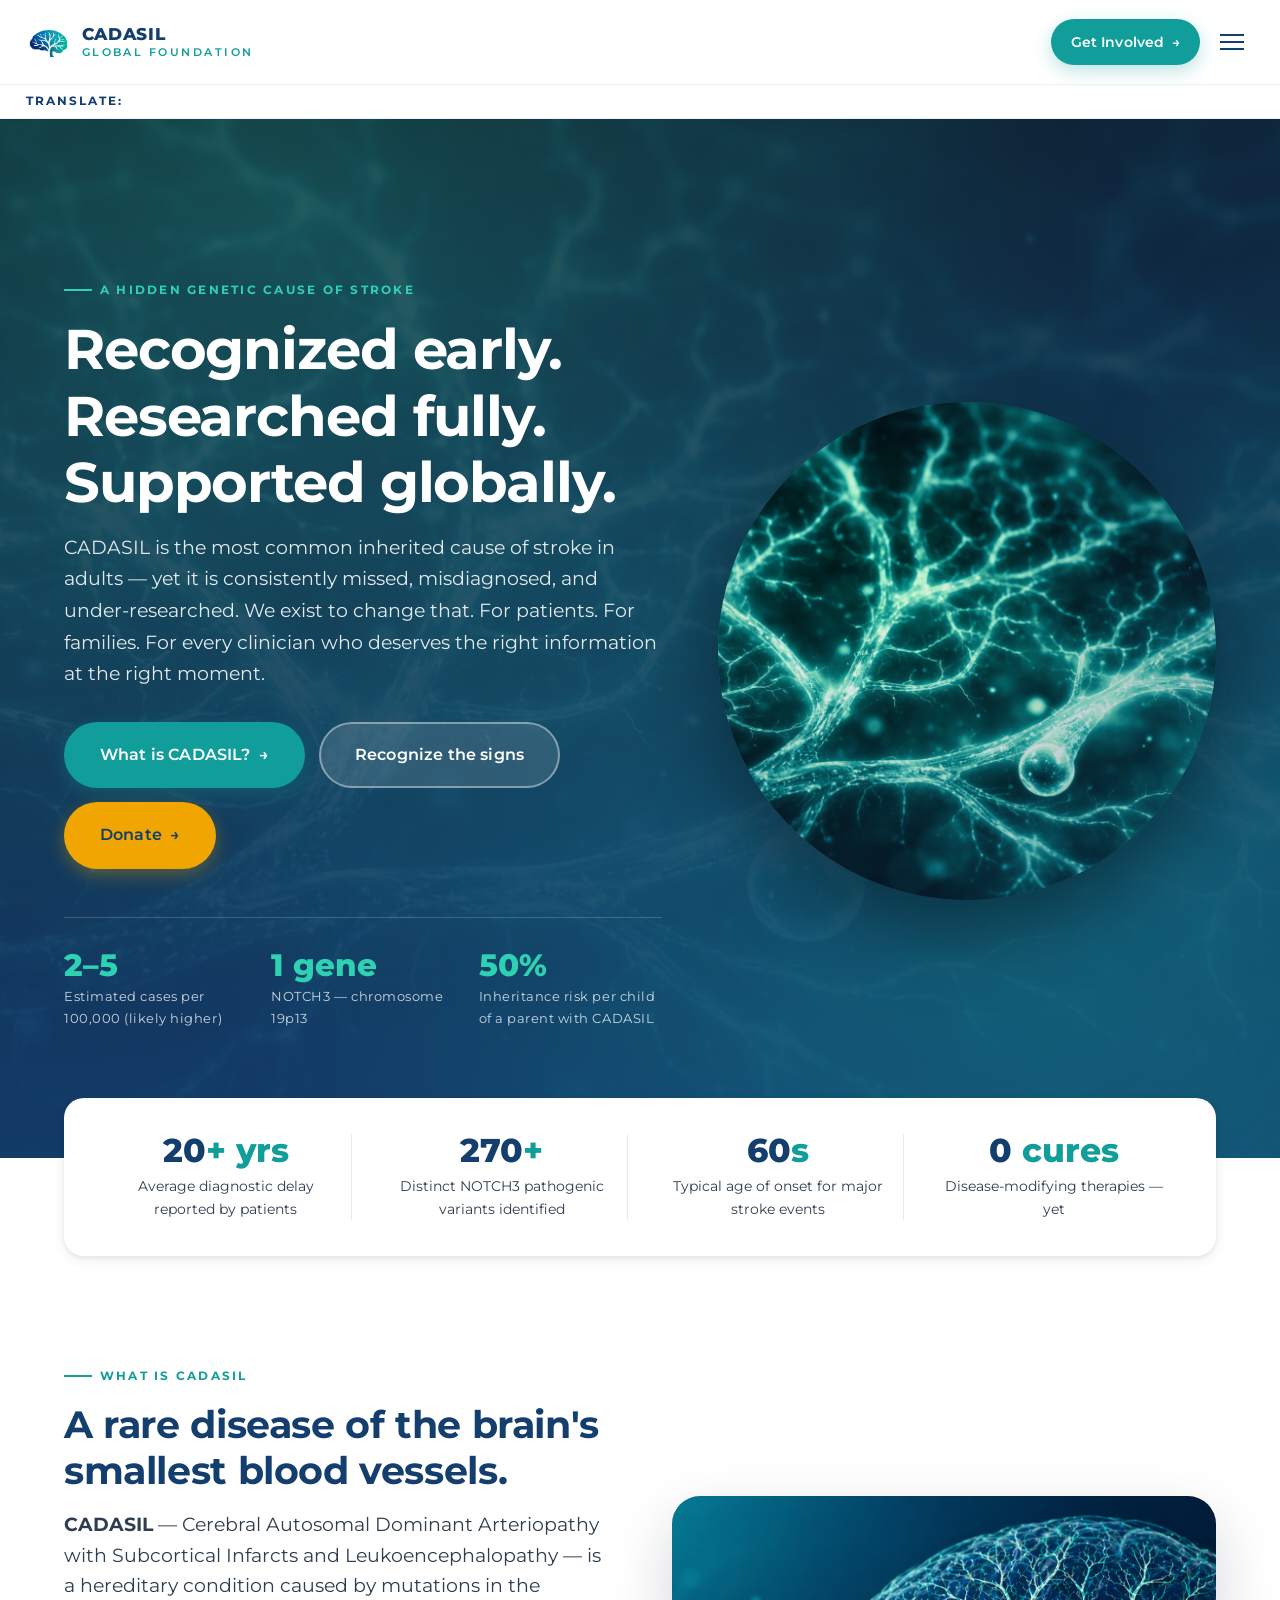
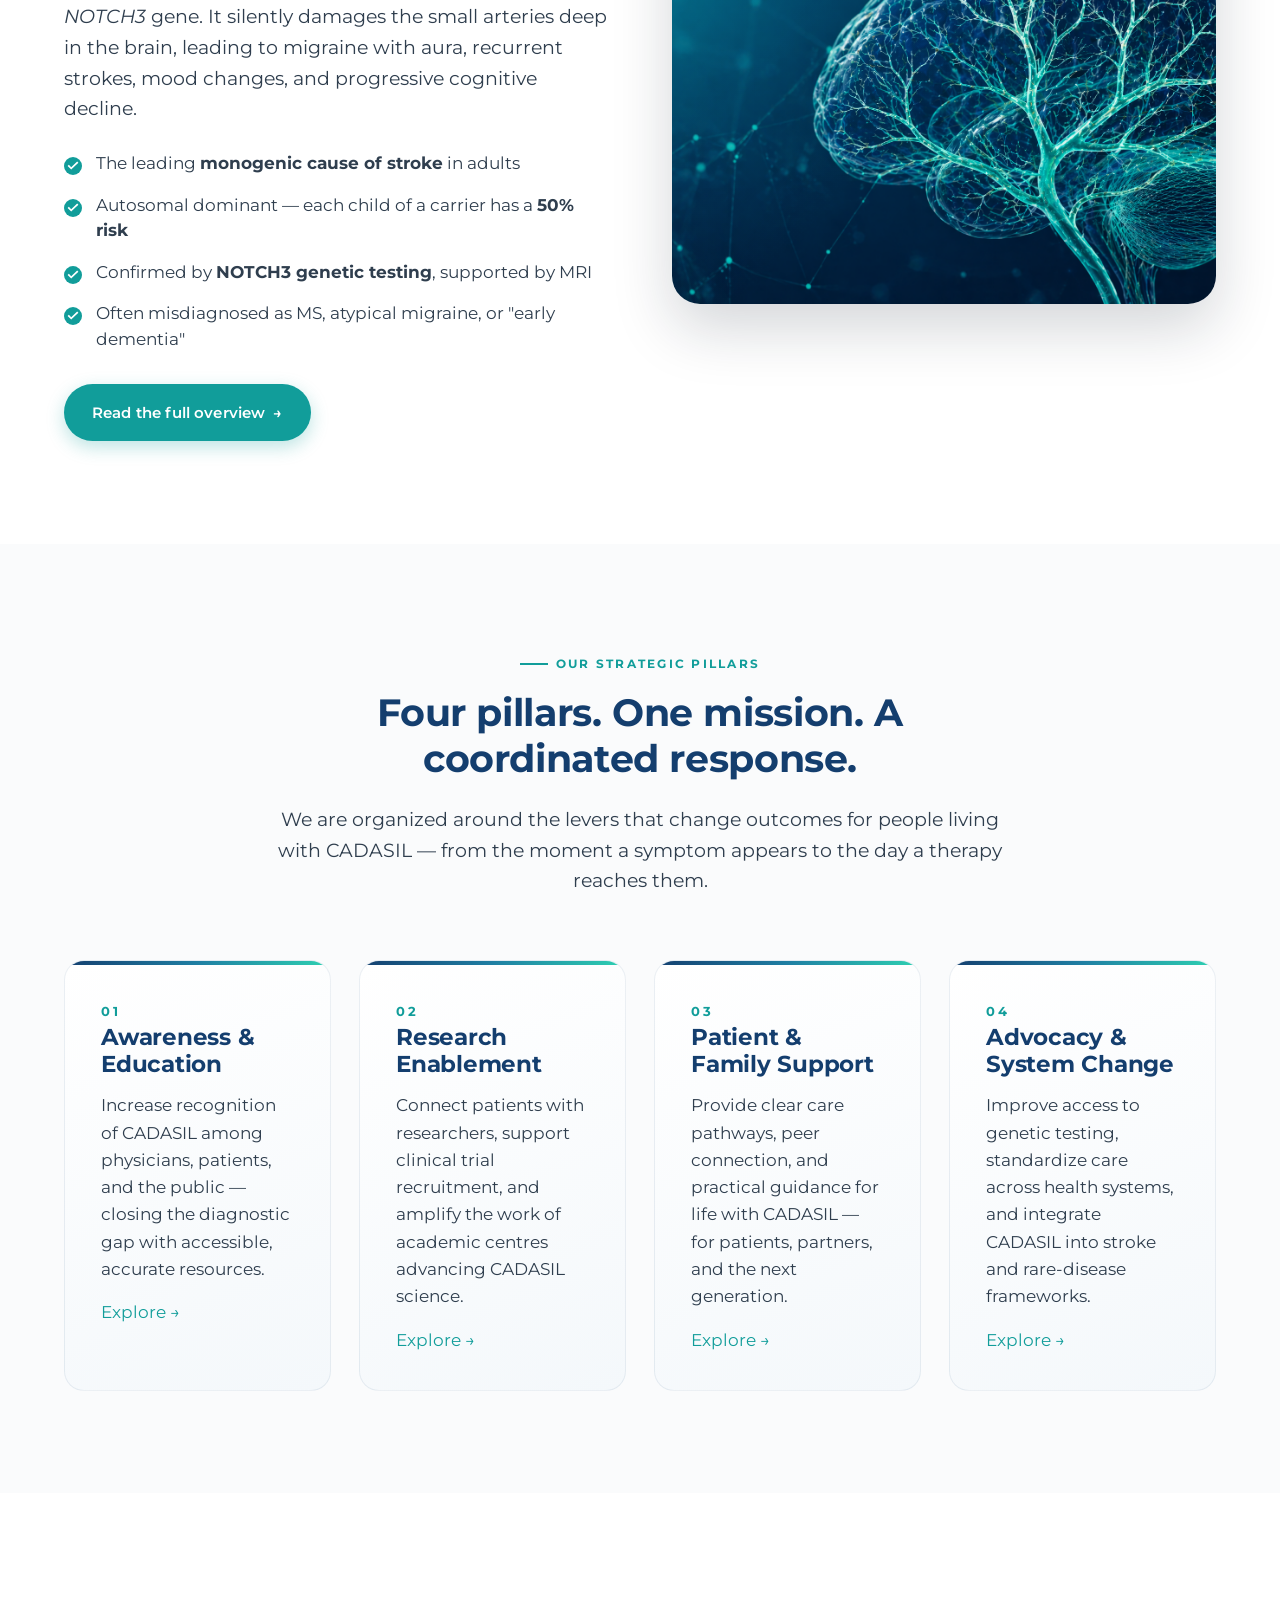
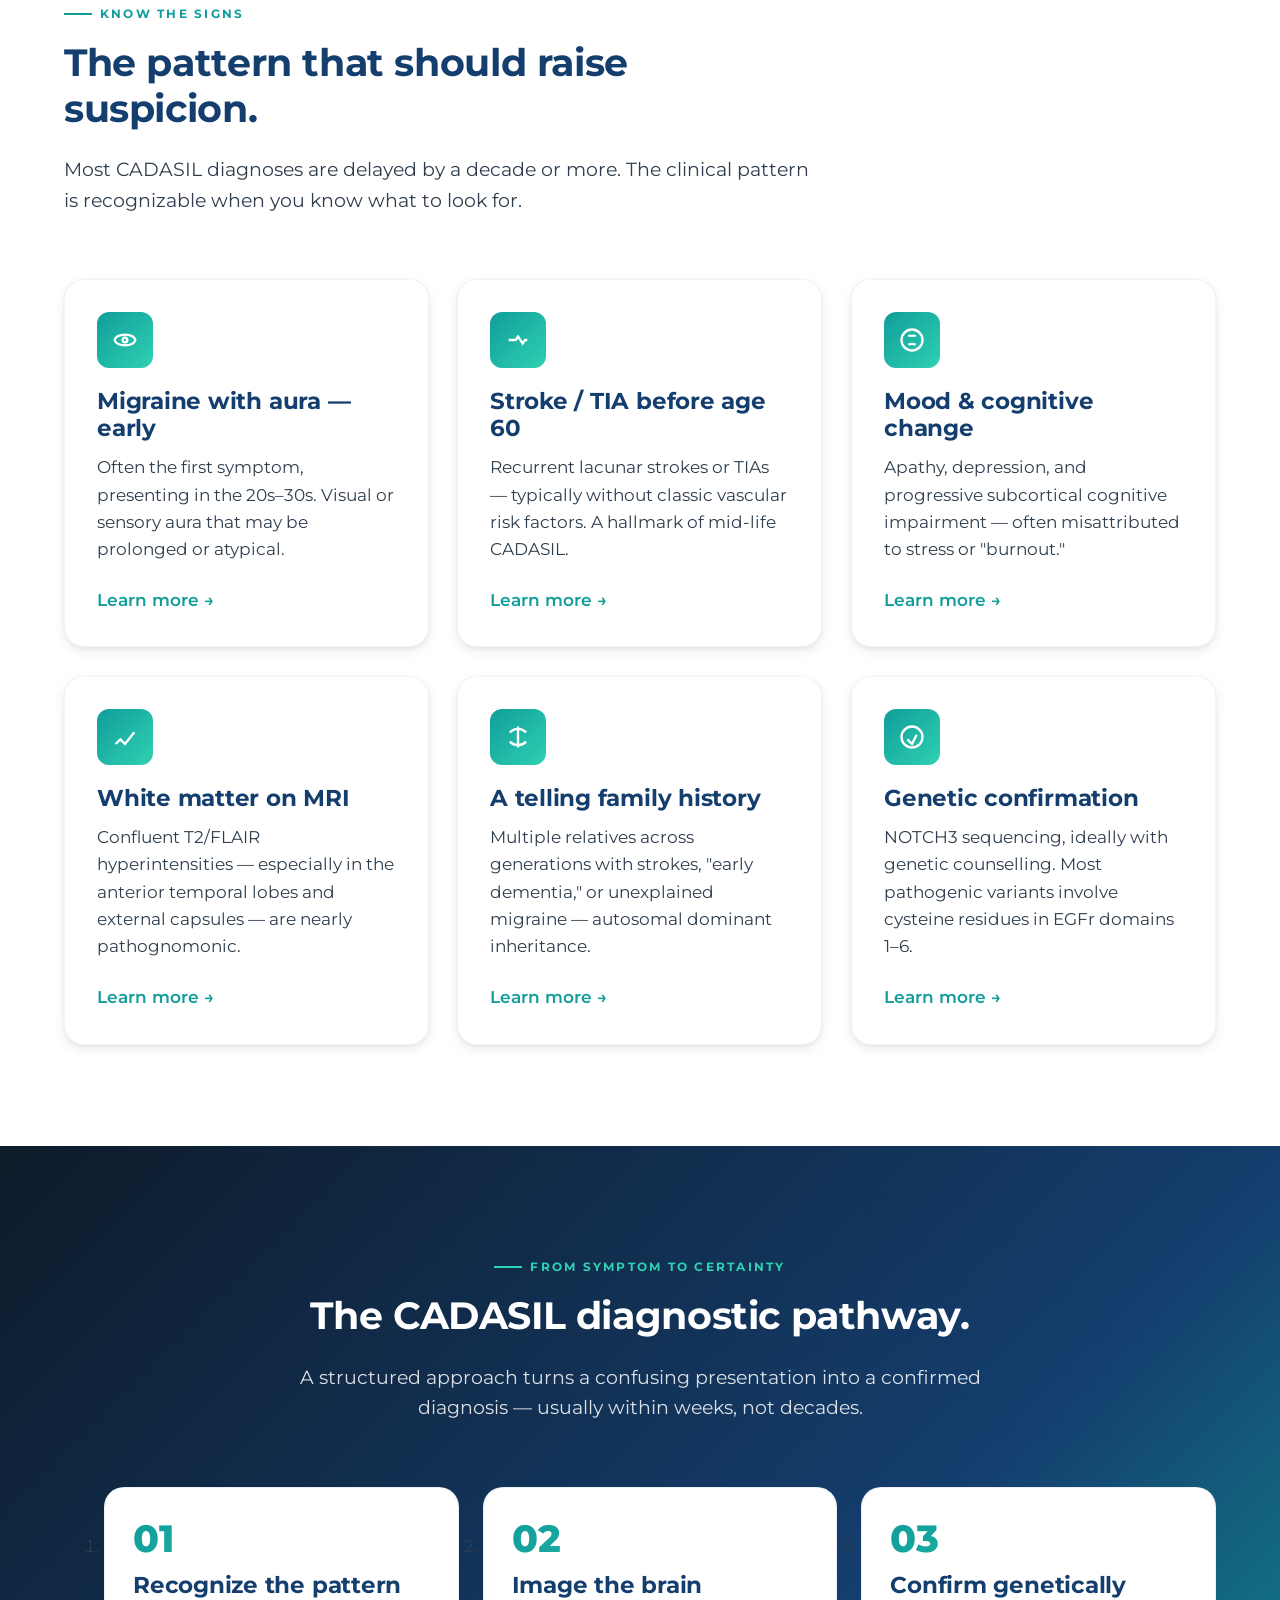
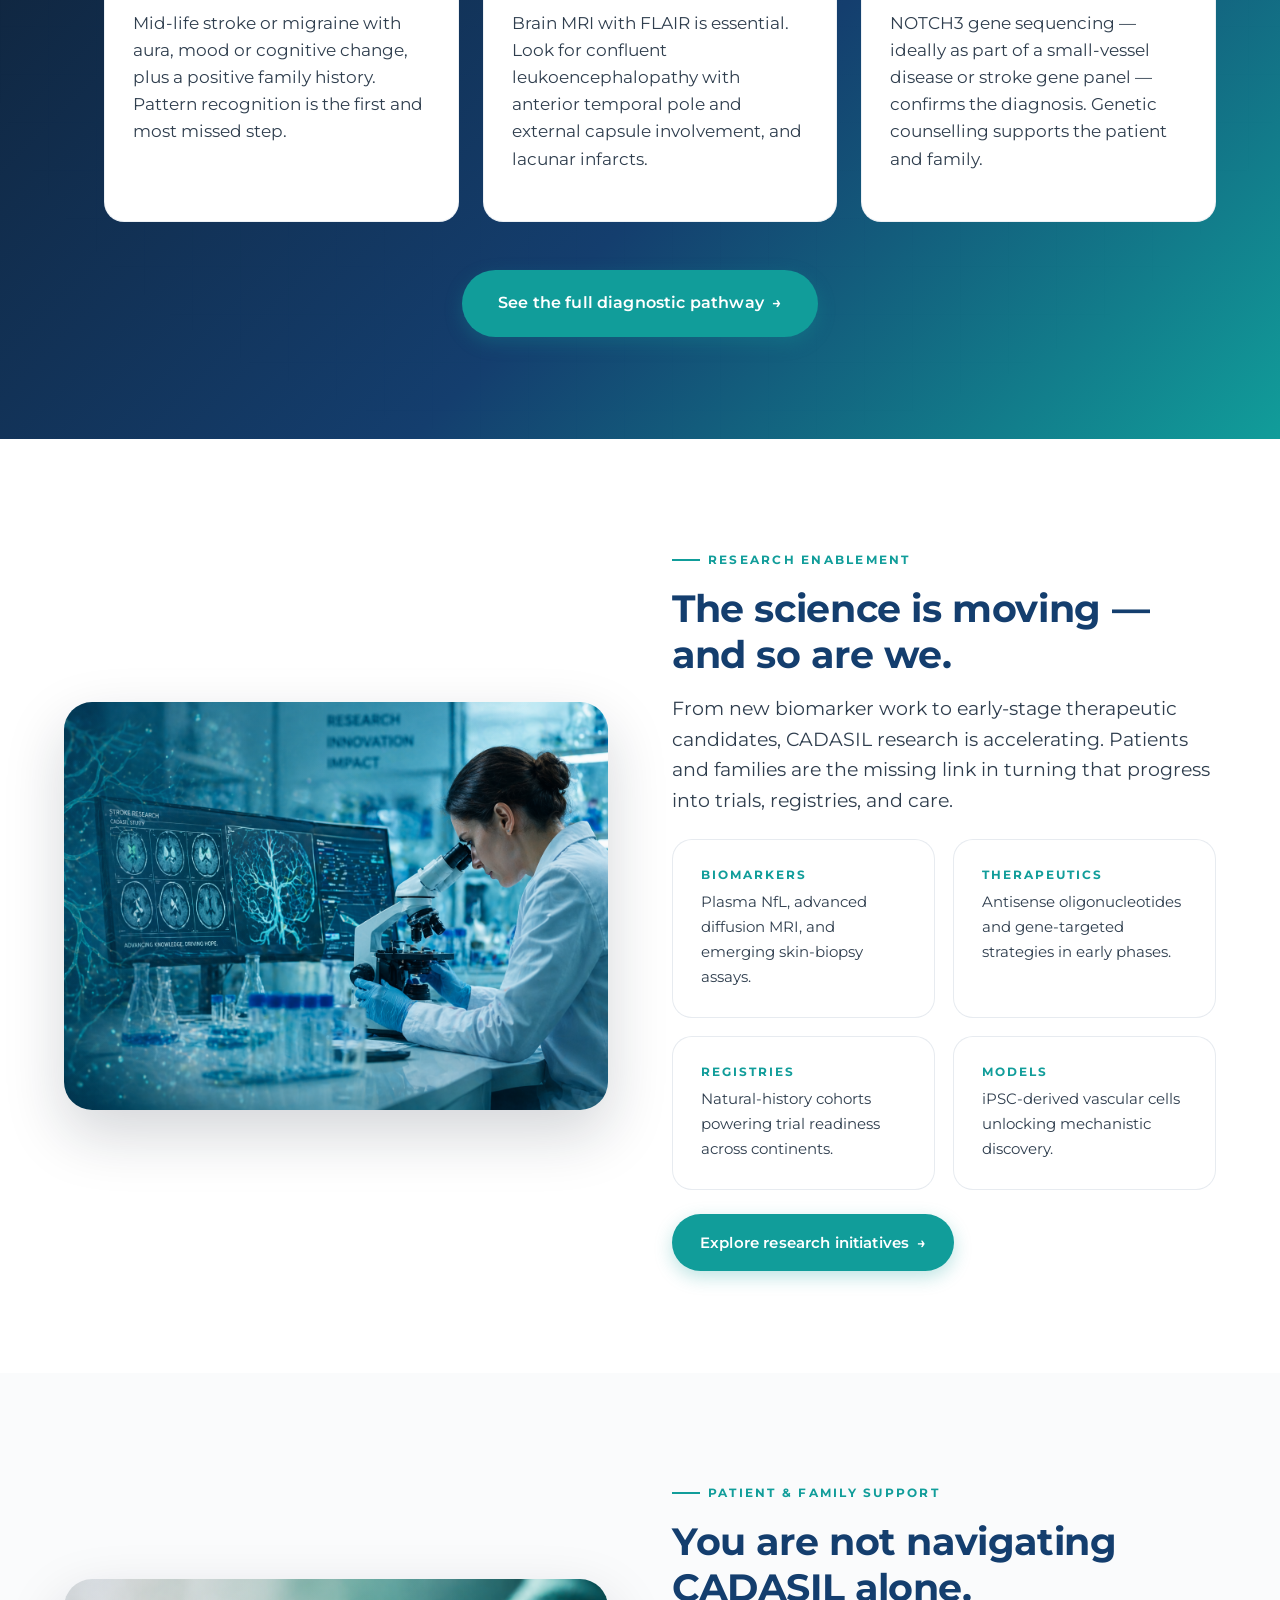
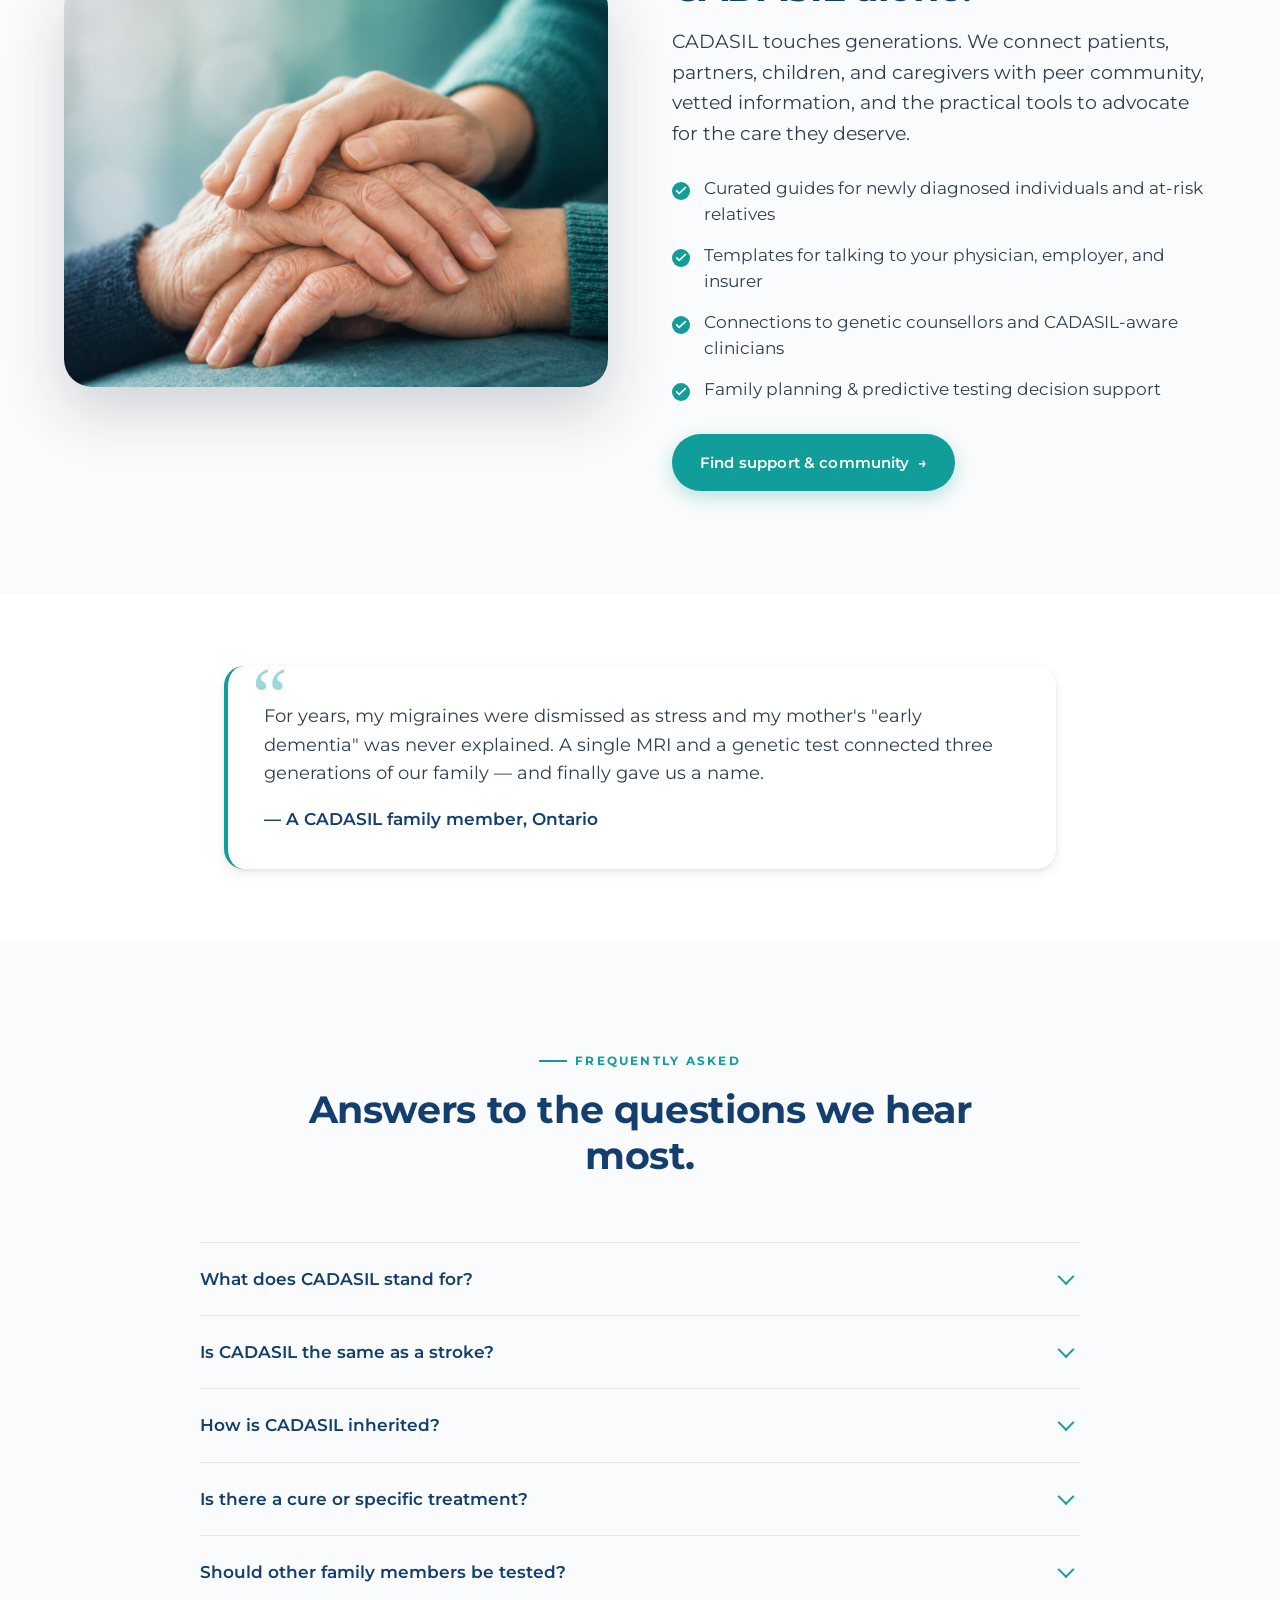
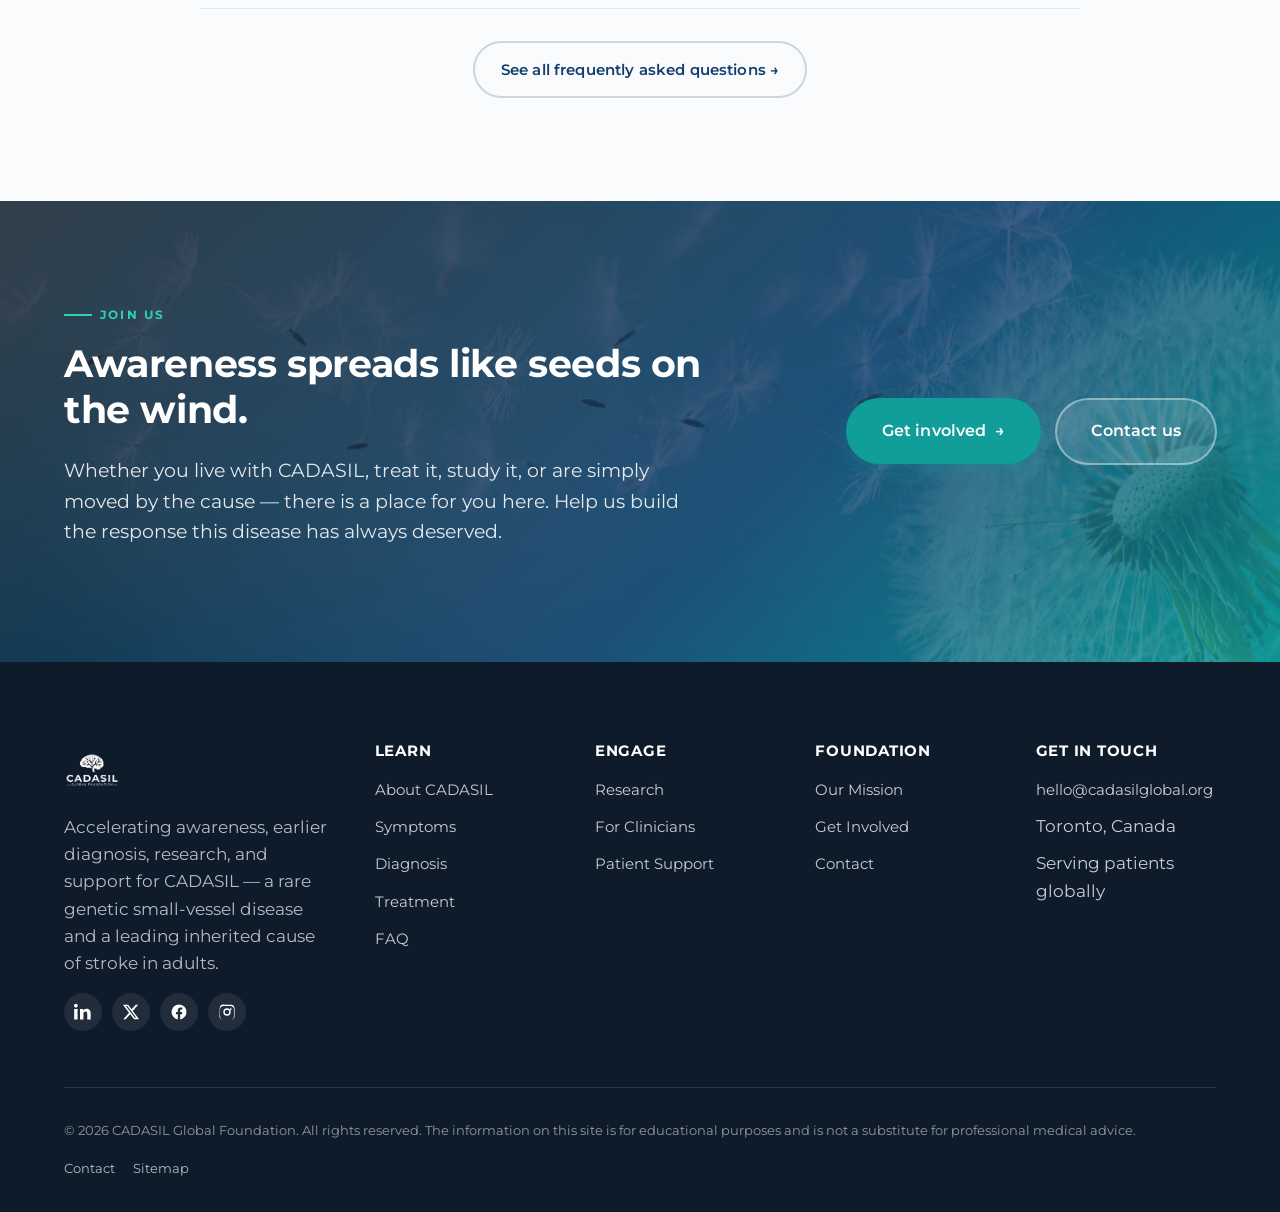
==== index.html @ 22941227 "Add Donate button to site header and homepage hero - Add a new .btn-donate button variant in styles." ====
﻿<!DOCTYPE html>
<html lang="en">
<head>
  <meta charset="UTF-8" />
  <meta http-equiv="X-UA-Compatible" content="IE=edge" />
  <meta name="viewport" content="width=device-width, initial-scale=1.0" />

  <!-- ==================== Primary SEO ==================== -->
  <title>CADASIL Global Foundation — Awareness, Diagnosis, Research & Support for CADASIL</title>
  <meta name="description" content="CADASIL Global Foundation accelerates awareness, earlier diagnosis, research, and family support for CADASIL — a rare genetic small-vessel disease and a leading inherited cause of stroke in adults. Learn the signs, get diagnosed, and find community." />
  <meta name="keywords" content="CADASIL, CADASIL disease, CADASIL Foundation, NOTCH3 gene, hereditary stroke, small vessel disease, vascular dementia, rare disease, genetic stroke, leukoencephalopathy, migraine with aura, CARASIL, subcortical infarcts" />
  <meta name="author" content="CADASIL Global Foundation" />
  <meta name="robots" content="index, follow, max-image-preview:large, max-snippet:-1" />
  <link rel="canonical" href="https://www.cadasilglobal.org/" />

  <!-- Geographic (GEO) -->
  <meta name="geo.region" content="CA" />
  <meta name="geo.placename" content="Toronto, Canada" />
  <meta name="ICBM" content="43.6532, -79.3832" />
  <meta name="DC.coverage" content="Worldwide" />
  <meta name="distribution" content="global" />
  <meta name="rating" content="general" />
  <meta name="language" content="English" />
  <link rel="alternate" hreflang="en" href="https://www.cadasilglobal.org/" />
  <link rel="alternate" hreflang="x-default" href="https://www.cadasilglobal.org/" />

  <!-- Open Graph -->
  <meta property="og:type" content="website" />
  <meta property="og:site_name" content="CADASIL Global Foundation" />
  <meta property="og:locale" content="en_CA" />
  <meta property="og:title" content="CADASIL Global Foundation — Awareness, Diagnosis, Research & Support" />
  <meta property="og:description" content="A rare genetic small-vessel disease and a leading inherited cause of stroke in adults. Learn the signs, get diagnosed, and find community." />
  <meta property="og:url" content="https://www.cadasilglobal.org/" />
  <meta property="og:image" content="https://www.cadasilglobal.org/assets/img/brain-glowing-teal.png" />
  <meta property="og:image:alt" content="Glowing teal blood vessels of the human brain" />

  <!-- Twitter -->
  <meta name="twitter:card" content="summary_large_image" />
  <meta name="twitter:title" content="CADASIL Global Foundation — Awareness, Diagnosis, Research & Support" />
  <meta name="twitter:description" content="A hidden genetic cause of stroke affecting younger adults — often missed. Learn the signs and find help." />
  <meta name="twitter:image" content="https://www.cadasilglobal.org/assets/img/brain-glowing-teal.png" />

  <!-- Theme & icons -->
  <meta name="theme-color" content="#143E6E" />
  <meta name="msapplication-TileColor" content="#143E6E" />
  <link rel="icon" type="image/png" href="assets/img/logo-icon.png" />
  <link rel="apple-touch-icon" href="assets/img/logo-icon.png" />
  <link rel="manifest" href="manifest.webmanifest" />

  <!-- Fonts -->
  <link rel="preconnect" href="https://fonts.googleapis.com" />
  <link rel="preconnect" href="https://fonts.gstatic.com" crossorigin />
  <link href="https://fonts.googleapis.com/css2?family=Montserrat:wght@400;500;600;700;800&display=swap" rel="stylesheet" />

  <!-- Styles -->
  <link rel="stylesheet" href="assets/css/styles.css?v=20260811-1" />
  <link rel="preload" as="image" href="assets/img/brain-glowing-teal.png" />

  <!-- ==================== Schema.org Structured Data ==================== -->
  <script type="application/ld+json">
  {
    "@context": "https://schema.org",
    "@graph": [
      {
        "@type": ["Organization", "NGO", "MedicalOrganization"],
        "@id": "https://www.cadasilglobal.org/#organization",
        "name": "CADASIL Global Foundation",
        "alternateName": ["Global CADASIL Foundation", "CADASIL Foundation"],
        "url": "https://www.cadasilglobal.org/",
        "logo": {
          "@type": "ImageObject",
          "url": "https://www.cadasilglobal.org/assets/img/logo-horizontal.png",
          "width": 600,
          "height": 200
        },
        "image": "https://www.cadasilglobal.org/assets/img/brain-glowing-teal.png",
        "description": "Non-profit foundation dedicated to accelerating awareness, earlier diagnosis, research, and support systems for individuals and families affected by CADASIL.",
        "foundingLocation": {
          "@type": "Place",
          "address": { "@type": "PostalAddress", "addressCountry": "CA" }
        },
        "areaServed": ["CA", "US", "MX", "GB", "EU", "AU", "Worldwide"],
        "contactPoint": {
          "@type": "ContactPoint",
          "contactType": "general inquiries",
          "email": "hello@cadasilglobal.org",
          "availableLanguage": ["English", "French"]
        },
        "sameAs": [
          "https://www.cadasilglobal.org/"
        ],
        "knowsAbout": [
          "CADASIL",
          "NOTCH3 gene",
          "Hereditary stroke",
          "Cerebral small vessel disease",
          "Vascular cognitive impairment"
        ]
      },
      {
        "@type": "WebSite",
        "@id": "https://www.cadasilglobal.org/#website",
        "url": "https://www.cadasilglobal.org/",
        "name": "CADASIL Global Foundation",
        "publisher": { "@id": "https://www.cadasilglobal.org/#organization" },
        "inLanguage": "en",
        "potentialAction": {
          "@type": "SearchAction",
          "target": "https://www.cadasilglobal.org/?q={search_term_string}",
          "query-input": "required name=search_term_string"
        }
      },
      {
        "@type": "WebPage",
        "@id": "https://www.cadasilglobal.org/#webpage",
        "url": "https://www.cadasilglobal.org/",
        "name": "CADASIL Global Foundation — Home",
        "isPartOf": { "@id": "https://www.cadasilglobal.org/#website" },
        "about": { "@id": "https://www.cadasilglobal.org/#cadasil" },
        "primaryImageOfPage": "https://www.cadasilglobal.org/assets/img/brain-glowing-teal.png",
        "inLanguage": "en"
      },
      {
        "@type": "MedicalCondition",
        "@id": "https://www.cadasilglobal.org/#cadasil",
        "name": "CADASIL",
        "alternateName": "Cerebral Autosomal Dominant Arteriopathy with Subcortical Infarcts and Leukoencephalopathy",
        "code": [
          { "@type": "MedicalCode", "codeValue": "I67.850", "codingSystem": "ICD-10-CM" },
          { "@type": "MedicalCode", "codeValue": "ORPHA:136", "codingSystem": "Orphanet" },
          { "@type": "MedicalCode", "codeValue": "OMIM:125310", "codingSystem": "OMIM" }
        ],
        "associatedAnatomy": { "@type": "AnatomicalStructure", "name": "Cerebral small blood vessels" },
        "cause": { "@type": "MedicalCause", "name": "Pathogenic variants in the NOTCH3 gene on chromosome 19" },
        "signOrSymptom": [
          { "@type": "MedicalSignOrSymptom", "name": "Migraine with aura" },
          { "@type": "MedicalSignOrSymptom", "name": "Recurrent ischemic stroke" },
          { "@type": "MedicalSignOrSymptom", "name": "Transient ischemic attacks (TIAs)" },
          { "@type": "MedicalSignOrSymptom", "name": "Subcortical vascular cognitive impairment" },
          { "@type": "MedicalSignOrSymptom", "name": "Mood disturbance and apathy" },
          { "@type": "MedicalSignOrSymptom", "name": "Gait disturbance" }
        ],
        "epidemiology": "Estimated minimum prevalence of 2–5 per 100,000; emerging genomic data suggest carrier frequency may be considerably higher.",
        "possibleTreatment": {
          "@type": "MedicalTherapy",
          "name": "Vascular risk factor management and supportive care",
          "description": "There is no disease-modifying therapy for CADASIL. Management focuses on aggressive control of vascular risk factors, migraine prevention, and multidisciplinary supportive care."
        }
      }
    ]
  }
  </script>
</head>
<body>
  <!-- ==================== Header ==================== -->
  <header class="site-header" role="banner">
    <div class="container nav-bar">
      <a class="brand" href="index.html" aria-label="CADASIL Global Foundation home">
        <img src="assets/img/logo-icon.png" alt="" />
        <span class="brand-text"><strong>CADASIL</strong><span>GLOBAL FOUNDATION</span></span>
      </a>
      <nav aria-label="Primary">
        <ul class="nav-list" id="primary-nav">
          <li><a href="about-cadasil.html">About CADASIL</a></li>
          <li><a href="symptoms.html">Symptoms</a></li>
          <li><a href="diagnosis.html">Diagnosis</a></li>
          <li><a href="treatment.html">Treatment</a></li>
          <li><a href="research.html">Research</a></li>
          <li><a href="patient-support.html">Support</a></li>
          <li><a href="for-clinicians.html">Clinicians</a></li>
          
          <li><a href="about.html">Foundation</a></li>
          <li class="nav-cta-mobile">
            <a class="btn btn-ghost btn-sm" href="contact.html">Contact</a>
            <a class="btn btn-primary btn-sm" href="get-involved.html">Get Involved</a>
            <a class="btn btn-donate btn-sm" href="https://secure.sunnybrook.ca/registrant/FundraisingPage.aspx?registrationID=5618821&amp;langPref=en-CA#&amp;panel1-2" target="_blank" rel="noopener">Donate</a>
          </li>
        </ul>
      </nav>
      <div class="nav-cta">
        <a class="btn btn-ghost btn-sm" href="contact.html">Contact</a>
        <a class="btn btn-primary btn-sm" href="get-involved.html">Get Involved <span class="arrow" aria-hidden="true">→</span></a>
        <a class="btn btn-donate btn-sm" href="https://secure.sunnybrook.ca/registrant/FundraisingPage.aspx?registrationID=5618821&amp;langPref=en-CA#&amp;panel1-2" target="_blank" rel="noopener">Donate <span class="arrow" aria-hidden="true">→</span></a>
        <button class="nav-toggle" aria-label="Toggle navigation" aria-expanded="false" aria-controls="primary-nav">
          <span></span><span></span><span></span>
        </button>
      </div>
    </div>
  </header>

  <main id="main">
    <!-- ==================== HERO ==================== -->
    <section class="hero">
      <div class="container">
        <div class="hero-grid">
          <div class="hero-copy reveal">
            <span class="eyebrow">A Hidden Genetic Cause of Stroke</span>
            <h1>Recognized early.<br>Researched fully.<br>Supported globally.</h1>
            <p class="hero-lede">CADASIL is the most common inherited cause of stroke in adults — yet it is consistently missed, misdiagnosed, and under-researched. We exist to change that. For patients. For families. For every clinician who deserves the right information at the right moment.</p>
            <div class="hero-actions">
              <a class="btn btn-primary btn-lg" href="about-cadasil.html">What is CADASIL? <span class="arrow" aria-hidden="true">→</span></a>
              <a class="btn btn-on-dark btn-lg" href="symptoms.html">Recognize the signs</a>
              <a class="btn btn-donate btn-lg" href="https://secure.sunnybrook.ca/registrant/FundraisingPage.aspx?registrationID=5618821&amp;langPref=en-CA#&amp;panel1-2" target="_blank" rel="noopener">Donate <span class="arrow" aria-hidden="true">→</span></a>
            </div>
            <div class="hero-stats">
              <div class="hero-stat">
                <span class="num"><span data-count="2" data-suffix="–5">2–5</span></span>
                <span class="label">Estimated cases per 100,000 (likely higher)</span>
              </div>
              <div class="hero-stat">
                <span class="num"><span data-count="1" data-suffix="">1</span> gene</span>
                <span class="label">NOTCH3 — chromosome 19p13</span>
              </div>
              <div class="hero-stat">
                <span class="num"><span data-count="50" data-suffix="%">50%</span></span>
                <span class="label">Inheritance risk per child of a parent with CADASIL</span>
              </div>
            </div>
          </div>
          <div class="hero-visual reveal delay-2" aria-hidden="true">
            <img src="assets/img/brain-glowing-teal.png" alt="Glowing teal blood vessels of the brain illustrating cerebral small vessel disease" loading="eager" />
          </div>
        </div>
      </div>
    </section>

    <!-- ==================== KEY STATS STRIP ==================== -->
    <div class="container">
      <div class="stat-strip reveal">
        <div class="stat">
          <span class="num"><span data-count="20"></span><span class="unit">+ yrs</span></span>
          <span class="label">Average diagnostic delay reported by patients</span>
        </div>
        <div class="stat">
          <span class="num"><span data-count="270"></span><span class="unit">+</span></span>
          <span class="label">Distinct NOTCH3 pathogenic variants identified</span>
        </div>
        <div class="stat">
          <span class="num"><span data-count="60"></span><span class="unit">s</span></span>
          <span class="label">Typical age of onset for major stroke events</span>
        </div>
        <div class="stat">
          <span class="num"><span data-count="0"></span><span class="unit"> cures</span></span>
          <span class="label">Disease-modifying therapies — yet</span>
        </div>
      </div>
    </div>

    <!-- ==================== WHAT IS CADASIL ==================== -->
    <section class="section">
      <div class="container">
        <div class="split">
          <div class="split-copy reveal">
            <span class="eyebrow">What is CADASIL</span>
            <h2>A rare disease of the brain's smallest blood vessels.</h2>
            <p class="lede"><strong>CADASIL</strong> — Cerebral Autosomal Dominant Arteriopathy with Subcortical Infarcts and Leukoencephalopathy — is a hereditary condition caused by mutations in the <em>NOTCH3</em> gene. It silently damages the small arteries deep in the brain, leading to migraine with aura, recurrent strokes, mood changes, and progressive cognitive decline.</p>
            <ul class="checklist">
              <li>The leading <strong>monogenic cause of stroke</strong> in adults</li>
              <li>Autosomal dominant — each child of a carrier has a <strong>50% risk</strong></li>
              <li>Confirmed by <strong>NOTCH3 genetic testing</strong>, supported by MRI</li>
              <li>Often misdiagnosed as MS, atypical migraine, or "early dementia"</li>
            </ul>
            <a class="btn btn-primary" href="about-cadasil.html">Read the full overview <span class="arrow" aria-hidden="true">→</span></a>
          </div>
          <div class="split-visual reveal delay-2">
            <img src="assets/img/brain-vessels-dark.png" alt="Detailed view of cerebral blood vessels rendered in deep navy, showing the small-vessel network affected by CADASIL" loading="lazy" />
          </div>
        </div>
      </div>
    </section>

    <!-- ==================== STRATEGIC PILLARS ==================== -->
    <section class="section alt">
      <div class="container">
        <header class="section-header reveal">
          <span class="eyebrow">Our Strategic Pillars</span>
          <h2>Four pillars. One mission. A coordinated response.</h2>
          <p class="lede" style="margin-inline:auto;">We are organized around the levers that change outcomes for people living with CADASIL — from the moment a symptom appears to the day a therapy reaches them.</p>
        </header>
        <div class="grid grid-4">
          <article class="pillar reveal">
            <span class="num">01</span>
            <h3>Awareness &amp; Education</h3>
            <p>Increase recognition of CADASIL among physicians, patients, and the public — closing the diagnostic gap with accessible, accurate resources.</p>
            <a class="card-link" href="about.html#awareness">Explore →</a>
          </article>
          <article class="pillar reveal delay-1">
            <span class="num">02</span>
            <h3>Research Enablement</h3>
            <p>Connect patients with researchers, support clinical trial recruitment, and amplify the work of academic centres advancing CADASIL science.</p>
            <a class="card-link" href="research.html">Explore →</a>
          </article>
          <article class="pillar reveal delay-2">
            <span class="num">03</span>
            <h3>Patient &amp; Family Support</h3>
            <p>Provide clear care pathways, peer connection, and practical guidance for life with CADASIL — for patients, partners, and the next generation.</p>
            <a class="card-link" href="patient-support.html">Explore →</a>
          </article>
          <article class="pillar reveal delay-3">
            <span class="num">04</span>
            <h3>Advocacy &amp; System Change</h3>
            <p>Improve access to genetic testing, standardize care across health systems, and integrate CADASIL into stroke and rare-disease frameworks.</p>
            <a class="card-link" href="about.html#advocacy">Explore →</a>
          </article>
        </div>
      </div>
    </section>

    <!-- ==================== KNOW THE SIGNS ==================== -->
    <section class="section">
      <div class="container">
        <header class="section-header left reveal">
          <span class="eyebrow">Know the signs</span>
          <h2>The pattern that should raise suspicion.</h2>
          <p class="lede">Most CADASIL diagnoses are delayed by a decade or more. The clinical pattern is recognizable when you know what to look for.</p>
        </header>
        <div class="grid grid-3">
          <article class="card reveal">
            <div class="icon-wrap" aria-hidden="true">
              <svg viewBox="0 0 24 24" fill="none" stroke="currentColor" stroke-width="2"><path d="M3 12c2-6 16-6 18 0"/><path d="M3 12c2 6 16 6 18 0"/><circle cx="12" cy="12" r="2"/></svg>
            </div>
            <h3>Migraine with aura — early</h3>
            <p>Often the first symptom, presenting in the 20s–30s. Visual or sensory aura that may be prolonged or atypical.</p>
            <a class="card-link" href="symptoms.html#migraine">Learn more →</a>
          </article>
          <article class="card reveal delay-1">
            <div class="icon-wrap" aria-hidden="true">
              <svg viewBox="0 0 24 24" fill="none" stroke="currentColor" stroke-width="2"><path d="M4 12h6l2-3 4 6 2-3h2"/></svg>
            </div>
            <h3>Stroke / TIA before age 60</h3>
            <p>Recurrent lacunar strokes or TIAs — typically without classic vascular risk factors. A hallmark of mid-life CADASIL.</p>
            <a class="card-link" href="symptoms.html#stroke">Learn more →</a>
          </article>
          <article class="card reveal delay-2">
            <div class="icon-wrap" aria-hidden="true">
              <svg viewBox="0 0 24 24" fill="none" stroke="currentColor" stroke-width="2"><circle cx="12" cy="12" r="9"/><path d="M9 9c.6-1 2.4-1 3 0M15 9c-.6-1-2.4-1-3 0M9 16c1.5-1 4.5-1 6 0"/></svg>
            </div>
            <h3>Mood &amp; cognitive change</h3>
            <p>Apathy, depression, and progressive subcortical cognitive impairment — often misattributed to stress or "burnout."</p>
            <a class="card-link" href="symptoms.html#cognitive">Learn more →</a>
          </article>
          <article class="card reveal">
            <div class="icon-wrap" aria-hidden="true">
              <svg viewBox="0 0 24 24" fill="none" stroke="currentColor" stroke-width="2"><path d="M4 18l4-4 4 4 8-10"/></svg>
            </div>
            <h3>White matter on MRI</h3>
            <p>Confluent T2/FLAIR hyperintensities — especially in the anterior temporal lobes and external capsules — are nearly pathognomonic.</p>
            <a class="card-link" href="diagnosis.html#mri">Learn more →</a>
          </article>
          <article class="card reveal delay-1">
            <div class="icon-wrap" aria-hidden="true">
              <svg viewBox="0 0 24 24" fill="none" stroke="currentColor" stroke-width="2"><path d="M12 3v18M5 8c4-4 10-4 14 0M5 16c4 4 10 4 14 0"/></svg>
            </div>
            <h3>A telling family history</h3>
            <p>Multiple relatives across generations with strokes, "early dementia," or unexplained migraine — autosomal dominant inheritance.</p>
            <a class="card-link" href="symptoms.html#family">Learn more →</a>
          </article>
          <article class="card reveal delay-2">
            <div class="icon-wrap" aria-hidden="true">
              <svg viewBox="0 0 24 24" fill="none" stroke="currentColor" stroke-width="2"><path d="M8 14l4 4 4-8"/><circle cx="12" cy="12" r="9"/></svg>
            </div>
            <h3>Genetic confirmation</h3>
            <p>NOTCH3 sequencing, ideally with genetic counselling. Most pathogenic variants involve cysteine residues in EGFr domains 1–6.</p>
            <a class="card-link" href="diagnosis.html#genetics">Learn more →</a>
          </article>
        </div>
      </div>
    </section>

    <!-- ==================== DIAGNOSTIC PATHWAY ==================== -->
    <section class="section dark">
      <div class="bg-grid" aria-hidden="true"></div>
      <div class="container" style="position:relative;">
        <header class="section-header reveal">
          <span class="eyebrow on-dark">From symptom to certainty</span>
          <h2>The CADASIL diagnostic pathway.</h2>
          <p class="lede" style="margin-inline:auto;color:rgba(255,255,255,.85);">A structured approach turns a confusing presentation into a confirmed diagnosis — usually within weeks, not decades.</p>
        </header>
        <ol class="steps reveal">
          <li class="step">
            <h3>Recognize the pattern</h3>
            <p>Mid-life stroke or migraine with aura, mood or cognitive change, plus a positive family history. Pattern recognition is the first and most missed step.</p>
          </li>
          <li class="step">
            <h3>Image the brain</h3>
            <p>Brain MRI with FLAIR is essential. Look for confluent leukoencephalopathy with anterior temporal pole and external capsule involvement, and lacunar infarcts.</p>
          </li>
          <li class="step">
            <h3>Confirm genetically</h3>
            <p>NOTCH3 gene sequencing — ideally as part of a small-vessel disease or stroke gene panel — confirms the diagnosis. Genetic counselling supports the patient and family.</p>
          </li>
        </ol>
        <div class="center" style="margin-top:48px;">
          <a class="btn btn-primary btn-lg" href="diagnosis.html">See the full diagnostic pathway <span class="arrow" aria-hidden="true">→</span></a>
        </div>
      </div>
    </section>

    <!-- ==================== RESEARCH HIGHLIGHT ==================== -->
    <section class="section">
      <div class="container">
        <div class="split reverse">
          <div class="split-copy reveal">
            <span class="eyebrow">Research Enablement</span>
            <h2>The science is moving — and so are we.</h2>
            <p class="lede">From new biomarker work to early-stage therapeutic candidates, CADASIL research is accelerating. Patients and families are the missing link in turning that progress into trials, registries, and care.</p>
            <div class="grid grid-2" style="gap:18px;margin-top:1.4em;">
              <div class="card-bordered">
                <h4 style="color:var(--teal);font-size:.78rem;letter-spacing:.16em;text-transform:uppercase;margin-bottom:6px;">Biomarkers</h4>
                <p style="margin:0;font-size:.95rem;">Plasma NfL, advanced diffusion MRI, and emerging skin-biopsy assays.</p>
              </div>
              <div class="card-bordered">
                <h4 style="color:var(--teal);font-size:.78rem;letter-spacing:.16em;text-transform:uppercase;margin-bottom:6px;">Therapeutics</h4>
                <p style="margin:0;font-size:.95rem;">Antisense oligonucleotides and gene-targeted strategies in early phases.</p>
              </div>
              <div class="card-bordered">
                <h4 style="color:var(--teal);font-size:.78rem;letter-spacing:.16em;text-transform:uppercase;margin-bottom:6px;">Registries</h4>
                <p style="margin:0;font-size:.95rem;">Natural-history cohorts powering trial readiness across continents.</p>
              </div>
              <div class="card-bordered">
                <h4 style="color:var(--teal);font-size:.78rem;letter-spacing:.16em;text-transform:uppercase;margin-bottom:6px;">Models</h4>
                <p style="margin:0;font-size:.95rem;">iPSC-derived vascular cells unlocking mechanistic discovery.</p>
              </div>
            </div>
            <a class="btn btn-primary" style="margin-top:24px;" href="research.html">Explore research initiatives <span class="arrow" aria-hidden="true">→</span></a>
          </div>
          <div class="split-visual reveal delay-2">
            <img src="assets/img/research-1.png" alt="Researcher analyzing brain imaging data on a screen" loading="lazy" />
          </div>
        </div>
      </div>
    </section>

    <!-- ==================== HUMAN STORY ==================== -->
    <section class="section alt">
      <div class="container">
        <div class="split">
          <div class="split-visual reveal">
            <img src="assets/img/hands.png" alt="Two pairs of hands holding each other in support" loading="lazy" />
          </div>
          <div class="split-copy reveal delay-1">
            <span class="eyebrow">Patient &amp; family support</span>
            <h2>You are not navigating CADASIL alone.</h2>
            <p class="lede">CADASIL touches generations. We connect patients, partners, children, and caregivers with peer community, vetted information, and the practical tools to advocate for the care they deserve.</p>
            <ul class="checklist">
              <li>Curated guides for newly diagnosed individuals and at-risk relatives</li>
              <li>Templates for talking to your physician, employer, and insurer</li>
              <li>Connections to genetic counsellors and CADASIL-aware clinicians</li>
              <li>Family planning &amp; predictive testing decision support</li>
            </ul>
            <a class="btn btn-primary" href="patient-support.html">Find support &amp; community <span class="arrow" aria-hidden="true">→</span></a>
          </div>
        </div>
      </div>
    </section>

    <!-- ==================== QUOTE ==================== -->
    <section class="section tight">
      <div class="container" style="max-width:880px;">
        <blockquote class="quote reveal">
          <p>For years, my migraines were dismissed as stress and my mother's "early dementia" was never explained. A single MRI and a genetic test connected three generations of our family — and finally gave us a name.</p>
          <cite>— A CADASIL family member, Ontario</cite>
        </blockquote>
      </div>
    </section>

    <!-- ==================== FAQ TEASER ==================== -->
    <section class="section alt">
      <div class="container">
        <header class="section-header reveal">
          <span class="eyebrow">Frequently asked</span>
          <h2>Answers to the questions we hear most.</h2>
        </header>
        <div class="reveal" style="max-width:880px;margin:0 auto;">
          <div class="faq-item">
            <button class="faq-q">What does CADASIL stand for?</button>
            <div class="faq-a"><div class="faq-a-inner"><p><strong>Cerebral Autosomal Dominant Arteriopathy with Subcortical Infarcts and Leukoencephalopathy.</strong> It is a hereditary disease of the small blood vessels of the brain, caused by mutations in the NOTCH3 gene.</p></div></div>
          </div>
          <div class="faq-item">
            <button class="faq-q">Is CADASIL the same as a stroke?</button>
            <div class="faq-a"><div class="faq-a-inner"><p>No. CADASIL is the underlying genetic disease that causes recurrent strokes and other neurological symptoms. It is the most common monogenic cause of stroke in adults — but stroke is one of several manifestations.</p></div></div>
          </div>
          <div class="faq-item">
            <button class="faq-q">How is CADASIL inherited?</button>
            <div class="faq-a"><div class="faq-a-inner"><p>Autosomal dominant. Each child of a parent with CADASIL has a <strong>50% chance</strong> of inheriting the pathogenic NOTCH3 variant. Severity can vary even within the same family.</p></div></div>
          </div>
          <div class="faq-item">
            <button class="faq-q">Is there a cure or specific treatment?</button>
            <div class="faq-a"><div class="faq-a-inner"><p>There is currently no disease-modifying therapy. Care focuses on aggressive management of vascular risk factors (especially blood pressure and smoking), migraine prevention, mood support, cognitive rehabilitation, and avoiding therapies — like IV thrombolytics in some settings — that may carry added risk. Several therapeutic strategies are now in early development.</p></div></div>
          </div>
          <div class="faq-item">
            <button class="faq-q">Should other family members be tested?</button>
            <div class="faq-a"><div class="faq-a-inner"><p>Predictive testing is a deeply personal decision. We strongly recommend pre-test genetic counselling. Knowing your status can guide vascular risk management and family planning — but should always be a choice, not a demand.</p></div></div>
          </div>
        </div>
        <div class="center" style="margin-top:32px;">
          <a class="btn btn-ghost" href="faq.html">See all frequently asked questions →</a>
        </div>
      </div>
    </section>

    <!-- ==================== CTA BANNER ==================== -->
    <section class="cta-banner">
      <div class="container">
        <div class="cta-grid">
          <div class="reveal">
            <span class="eyebrow on-dark">Join us</span>
            <h2>Awareness spreads like seeds on the wind.</h2>
            <p class="lede" style="color:rgba(255,255,255,.88);">Whether you live with CADASIL, treat it, study it, or are simply moved by the cause — there is a place for you here. Help us build the response this disease has always deserved.</p>
          </div>
          <div class="cta-actions reveal delay-1" style="justify-content:flex-end;">
            <a class="btn btn-primary btn-lg" href="get-involved.html">Get involved <span class="arrow" aria-hidden="true">→</span></a>
            <a class="btn btn-on-dark btn-lg" href="contact.html">Contact us</a>
          </div>
        </div>
      </div>
    </section>
  </main>

  <!-- ==================== Footer ==================== -->
  <footer class="site-footer" role="contentinfo">
    <div class="container">
      <div class="footer-grid">
        <div class="footer-brand">
          <img src="assets/img/logo-vertical-knockout.png" alt="CADASIL Global Foundation" />
          <p>Accelerating awareness, earlier diagnosis, research, and support for CADASIL — a rare genetic small-vessel disease and a leading inherited cause of stroke in adults.</p>
          <ul class="social" aria-label="Social media">
            <li><a href="#" aria-label="LinkedIn"><svg viewBox="0 0 24 24" fill="currentColor"><path d="M4.98 3.5C4.98 4.88 3.87 6 2.5 6S0 4.88 0 3.5 1.12 1 2.5 1s2.48 1.12 2.48 2.5zM.22 8h4.56v14H.22V8zm7.78 0h4.36v1.92h.06c.61-1.16 2.1-2.38 4.32-2.38 4.62 0 5.48 3.04 5.48 7v7.46h-4.56V15.2c0-1.7-.03-3.88-2.36-3.88s-2.72 1.84-2.72 3.76V22H8V8z"/></svg></a></li>
            <li><a href="#" aria-label="X"><svg viewBox="0 0 24 24" fill="currentColor"><path d="M18.244 2.25h3.308l-7.227 8.26 8.502 11.24H16.17l-5.214-6.817L4.99 21.75H1.68l7.73-8.835L1.254 2.25H8.08l4.713 6.231zm-1.161 17.52h1.833L7.084 4.126H5.117z"/></svg></a></li>
            <li><a href="#" aria-label="Facebook"><svg viewBox="0 0 24 24" fill="currentColor"><path d="M22 12a10 10 0 10-11.563 9.875v-6.987H7.898V12h2.539V9.797c0-2.507 1.493-3.892 3.776-3.892 1.094 0 2.238.195 2.238.195v2.46H15.19c-1.243 0-1.63.771-1.63 1.562V12h2.773l-.443 2.888h-2.33v6.987A10.002 10.002 0 0022 12z"/></svg></a></li>
            <li><a href="#" aria-label="Instagram"><svg viewBox="0 0 24 24" fill="currentColor"><path d="M12 2.2c3.2 0 3.6 0 4.8.1 1.2.1 1.9.2 2.4.4.6.2 1 .5 1.5 1 .4.4.7.9 1 1.5.2.5.4 1.2.4 2.4.1 1.2.1 1.6.1 4.8s0 3.6-.1 4.8c-.1 1.2-.2 1.9-.4 2.4-.2.6-.5 1-1 1.5-.4.4-.9.7-1.5 1-.5.2-1.2.4-2.4.4-1.2.1-1.6.1-4.8.1s-3.6 0-4.8-.1c-1.2-.1-1.9-.2-2.4-.4-.6-.2-1-.5-1.5-1-.4-.4-.7-.9-1-1.5-.2-.5-.4-1.2-.4-2.4C2.2 15.6 2.2 15.2 2.2 12s0-3.6.1-4.8c.1-1.2.2-1.9.4-2.4.2-.6.5-1 1-1.5.4-.4.9-.7 1.5-1 .5-.2 1.2-.4 2.4-.4C8.4 2.2 8.8 2.2 12 2.2zm0 1.8c-3.2 0-3.5 0-4.7.1-1.1.1-1.7.2-2 .4-.5.2-.9.4-1.3.8-.4.4-.6.8-.8 1.3-.1.3-.3.9-.4 2-.1 1.2-.1 1.5-.1 4.7s0 3.5.1 4.7c.1 1.1.2 1.7.4 2 .2.5.4.9.8 1.3.4.4.8.6 1.3.8.3.1.9.3 2 .4 1.2.1 1.5.1 4.7.1s3.5 0 4.7-.1c1.1-.1 1.7-.2 2-.4.5-.2.9-.4 1.3-.8.4-.4.6-.8.8-1.3.1-.3.3-.9.4-2 .1-1.2.1-1.5.1-4.7s0-3.5-.1-4.7c-.1-1.1-.2-1.7-.4-2-.2-.5-.4-.9-.8-1.3-.4-.4-.8-.6-1.3-.8-.3-.1-.9-.3-2-.4-1.2-.1-1.5-.1-4.7-.1zm0 3.1a4.9 4.9 0 110 9.8 4.9 4.9 0 010-9.8zm0 1.8a3.1 3.1 0 100 6.2 3.1 3.1 0 000-6.2zm5.1-2a1.1 1.1 0 110 2.3 1.1 1.1 0 010-2.3z"/></svg></a></li>
          </ul>
        </div>
        <div>
          <h4>Learn</h4>
          <ul class="footer-list">
            <li><a href="about-cadasil.html">About CADASIL</a></li>
            <li><a href="symptoms.html">Symptoms</a></li>
            <li><a href="diagnosis.html">Diagnosis</a></li>
            <li><a href="treatment.html">Treatment</a></li>
            <li><a href="faq.html">FAQ</a></li>
          </ul>
        </div>
        <div>
          <h4>Engage</h4>
          <ul class="footer-list">
            <li><a href="research.html">Research</a></li>
            <li><a href="for-clinicians.html">For Clinicians</a></li>
            <li><a href="patient-support.html">Patient Support</a></li>
            
          </ul>
        </div>
        <div>
          <h4>Foundation</h4>
          <ul class="footer-list">
            <li><a href="about.html">Our Mission</a></li>
            <li><a href="get-involved.html">Get Involved</a></li>
            <li><a href="contact.html">Contact</a></li>
          </ul>
        </div>
        <div>
          <h4>Get in Touch</h4>
          <ul class="footer-list">
            <li><a href="mailto:hello@cadasilglobal.org">hello@cadasilglobal.org</a></li>
            <li>Toronto, Canada</li>
            <li>Serving patients globally</li>
          </ul>
        </div>
      </div>
      <div class="footer-bottom">
        <div>© <span data-year>2026</span> CADASIL Global Foundation. All rights reserved. The information on this site is for educational purposes and is not a substitute for professional medical advice.</div>
        <div class="legal-links">
          
          <a href="contact.html">Contact</a>
          <a href="sitemap.xml">Sitemap</a>
        </div>
      </div>
    </div>
  </footer>

  <script src="assets/js/main.js" defer></script>
</body>
</html>
---- assets/css/styles.css ----
/* =========================================================================
   CADASIL Global Foundation — Site Styles
   Brand: #119D9A (Primary Teal) · #143E6E (Deep Navy) · #1F7FA3 (Mid Navy Teal)
          #2F3E4E (Dark Slate) · #E6E6E6 (Light Grey) · #FFFFFF (White)
   Fonts: Montserrat (Bold/Medium/Regular)
   ========================================================================= */

/* ---------- Tokens ---------- */
:root {
  --teal: #119D9A;
  --teal-bright: #2ED1B2;
  --teal-deep: #0E7A78;
  --navy: #143E6E;
  --navy-mid: #1F7FA3;
  --slate: #2F3E4E;
  --grey: #E6E6E6;
  --grey-soft: #F4F6F8;
  --grey-warm: #FAFBFC;
  --white: #FFFFFF;
  --ink: #0E1B2A;
  --amber: #F0A500;
  --rose: #D94A56;

  --gradient-brand: linear-gradient(135deg, #143E6E 0%, #1F7FA3 50%, #2ED1B2 100%);
  --gradient-soft: linear-gradient(180deg, #F4F6F8 0%, #FFFFFF 100%);
  --gradient-deep: linear-gradient(135deg, #0E1B2A 0%, #143E6E 60%, #119D9A 100%);
  --gradient-teal: linear-gradient(135deg, #119D9A 0%, #2ED1B2 100%);

  --shadow-sm: 0 1px 2px rgba(15, 27, 42, 0.06), 0 1px 3px rgba(15, 27, 42, 0.04);
  --shadow-md: 0 4px 12px rgba(15, 27, 42, 0.08), 0 2px 4px rgba(15, 27, 42, 0.06);
  --shadow-lg: 0 16px 40px rgba(15, 27, 42, 0.12), 0 4px 12px rgba(15, 27, 42, 0.08);
  --shadow-xl: 0 24px 60px rgba(15, 27, 42, 0.18);

  --radius-sm: 6px;
  --radius-md: 12px;
  --radius-lg: 20px;
  --radius-xl: 28px;
  --radius-pill: 999px;

  --container: 1200px;
  --container-wide: 1360px;
  --header-h: 84px;

  --t-fast: 0.18s ease;
  --t-base: 0.28s ease;
  --t-slow: 0.5s cubic-bezier(0.22, 1, 0.36, 1);
}

/* ---------- Reset ---------- */
*, *::before, *::after { box-sizing: border-box; }
html { scroll-behavior: smooth; -webkit-text-size-adjust: 100%; }
body {
  margin: 0;
  font-family: 'Montserrat', -apple-system, BlinkMacSystemFont, 'Segoe UI', Roboto, Helvetica, Arial, sans-serif;
  font-weight: 400;
  font-size: 16.5px;
  line-height: 1.65;
  color: var(--slate);
  background: var(--white);
  -webkit-font-smoothing: antialiased;
  -moz-osx-font-smoothing: grayscale;
  overflow-x: clip;
}
img, svg, video { max-width: 100%; height: auto; display: block; }
a { color: var(--teal); text-decoration: none; transition: color var(--t-fast); }
a:hover { color: var(--navy); }
button { font-family: inherit; cursor: pointer; }
::selection { background: var(--teal); color: #fff; }

h1, h2, h3, h4, h5, h6 {
  font-family: 'Montserrat', sans-serif;
  color: var(--navy);
  font-weight: 700;
  line-height: 1.18;
  letter-spacing: -0.01em;
  margin: 0 0 0.6em;
}
h1 { font-size: clamp(2.2rem, 4.4vw, 3.8rem); letter-spacing: -0.02em; }
h2 { font-size: clamp(1.75rem, 3vw, 2.6rem); }
h3 { font-size: clamp(1.25rem, 1.8vw, 1.55rem); }
h4 { font-size: 1.1rem; }
p { margin: 0 0 1em; }

.eyebrow {
  display: inline-flex;
  align-items: center;
  gap: 0.5rem;
  font-size: 0.78rem;
  font-weight: 700;
  letter-spacing: 0.18em;
  text-transform: uppercase;
  color: var(--teal);
  margin-bottom: 1rem;
}
.eyebrow::before {
  content: '';
  width: 28px;
  height: 2px;
  background: var(--teal);
  display: inline-block;
}
.eyebrow.on-dark { color: var(--teal-bright); }
.eyebrow.on-dark::before { background: var(--teal-bright); }

.lede {
  font-size: clamp(1.05rem, 1.5vw, 1.25rem);
  line-height: 1.6;
  color: var(--slate);
  max-width: 65ch;
}

.muted { color: #5e6b78; }

/* ---------- Layout ---------- */
.container {
  width: 100%;
  max-width: var(--container);
  margin: 0 auto;
  padding: 0 24px;
}
.container-wide { max-width: var(--container-wide); }

.section {
  padding: clamp(56px, 8vw, 112px) 0;
  position: relative;
}
.section.tight { padding: clamp(40px, 6vw, 72px) 0; }
.section.alt { background: var(--grey-warm); }
.section.dark {
  background: var(--gradient-deep);
  color: rgba(255, 255, 255, 0.92);
}
.section.dark h1, .section.dark h2, .section.dark h3, .section.dark h4 { color: #fff; }
.section.dark .lede { color: rgba(255, 255, 255, 0.85); }
.section.dark a:not(.btn) { color: var(--teal-bright); }

.section-header { max-width: 760px; margin: 0 auto clamp(36px, 5vw, 64px); text-align: center; }
.section-header.left { text-align: left; margin-left: 0; }
.section-header.left .eyebrow { justify-content: flex-start; }

/* ---------- Header / Nav ---------- */
.site-header {
  position: sticky;
  top: 0;
  z-index: 100;
  background: rgba(255, 255, 255, 0.92);
  backdrop-filter: saturate(180%) blur(14px);
  -webkit-backdrop-filter: saturate(180%) blur(14px);
  border-bottom: 1px solid rgba(20, 62, 110, 0.08);
  transition: box-shadow var(--t-base), background var(--t-base);
}
.site-header.scrolled {
  box-shadow: var(--shadow-md);
  background: rgba(255, 255, 255, 0.98);
}
.site-header > .container.nav-bar {
  max-width: 100%;
  padding-left: clamp(16px, 2vw, 40px);
  padding-right: clamp(16px, 2vw, 40px);
}
.nav-bar {
  display: flex;
  align-items: center;
  height: var(--header-h);
  gap: 16px;
}
.nav-bar > nav { flex: 1 1 auto; min-width: 0; }
.brand {
  display: flex;
  align-items: center;
  gap: 12px;
  text-decoration: none;
  flex-shrink: 0;
}
.brand img { height: 44px; width: auto; }
.brand-text {
  display: flex;
  flex-direction: column;
  line-height: 1;
  font-family: 'Montserrat', sans-serif;
}
.brand-text strong { color: var(--navy); font-weight: 800; letter-spacing: 0.04em; }
.brand-text span {
  color: var(--teal);
  font-size: 0.7rem;
  letter-spacing: 0.22em;
  font-weight: 600;
  margin-top: 4px;
}

.nav-list {
  list-style: none;
  margin: 0;
  padding: 0;
  display: flex;
  align-items: center;
  justify-content: space-between;
  gap: 2px;
}
.nav-list a {
  display: inline-block;
  padding: 10px 10px;
  color: var(--slate);
  font-weight: 500;
  font-size: 0.9rem;
  border-radius: var(--radius-sm);
  white-space: nowrap;
  transition: color var(--t-fast), background var(--t-fast);
}
.nav-list a:hover, .nav-list a[aria-current="page"] {
  color: var(--navy);
  background: rgba(17, 157, 154, 0.08);
}
.nav-cta { display: flex; align-items: center; gap: 10px; flex-shrink: 0; }
.nav-list .nav-cta-mobile { display: none; }
.nav-toggle {
  display: none;
  background: transparent;
  border: 0;
  width: 44px;
  height: 44px;
  position: relative;
}
.nav-toggle span {
  position: absolute;
  left: 10px;
  right: 10px;
  height: 2px;
  background: var(--navy);
  transition: transform var(--t-base), opacity var(--t-fast), top var(--t-base);
}
.nav-toggle span:nth-child(1) { top: 14px; }
.nav-toggle span:nth-child(2) { top: 21px; }
.nav-toggle span:nth-child(3) { top: 28px; }
.nav-toggle[aria-expanded="true"] span:nth-child(1) { top: 21px; transform: rotate(45deg); }
.nav-toggle[aria-expanded="true"] span:nth-child(2) { opacity: 0; }
.nav-toggle[aria-expanded="true"] span:nth-child(3) { top: 21px; transform: rotate(-45deg); }

@media (max-width: 1500px) {
  .nav-toggle { display: block; }
  .nav-list {
    position: fixed;
    top: var(--header-h);
    right: 0;
    left: 0;
    width: 100%;
    height: calc(100vh - var(--header-h));
    height: calc(100dvh - var(--header-h));
    background: var(--white);
    display: flex;
    flex-direction: column;
    justify-content: flex-start;
    align-items: stretch;
    padding: 16px 20px 24px;
    margin: 0;
    gap: 0;
    visibility: hidden;
    opacity: 0;
    transform: translateX(100%);
    transition: transform var(--t-base), visibility 0s linear var(--t-base), opacity var(--t-base);
    overflow-y: auto;
    box-shadow: 0 12px 24px rgba(15, 27, 42, 0.08);
    z-index: 110;
  }
  .nav-list.open {
    visibility: visible;
    opacity: 1;
    transform: translateX(0);
    transition: transform var(--t-base), visibility 0s, opacity var(--t-base);
  }
  .nav-list li {
    display: block;
    width: 100%;
    list-style: none;
  }
  .nav-list a {
    display: block;
    width: 100%;
    padding: 12px 14px;
    font-size: 1rem;
    border-radius: var(--radius-sm);
  }
  .nav-list .nav-cta-mobile {
    margin-top: 14px;
    padding-top: 14px;
    border-top: 1px solid rgba(20, 62, 110, 0.08);
    display: flex;
    flex-direction: column;
    gap: 10px;
  }
  .nav-cta .btn:not(.btn-primary) { display: none; }
  /* Account for the Google Translate banner when active */
  body.translated-ltr .nav-list,
  body.translated-rtl .nav-list {
    top: calc(var(--header-h) + 40px);
    height: calc(100vh - var(--header-h) - 40px);
    height: calc(100dvh - var(--header-h) - 40px);
  }
}

/* ---------- Phone-specific (small screens) ---------- */
@media (max-width: 640px) {
  :root { --header-h: 64px; }
  body { font-size: 15px; }
  .site-header > .container.nav-bar {
    padding-left: 12px;
    padding-right: 12px;
    gap: 10px;
  }
  .brand { gap: 8px; }
  .brand img { height: 34px; }
  .brand-text strong { font-size: 0.92rem; letter-spacing: 0.02em; }
  .brand-text span {
    font-size: 0.55rem;
    letter-spacing: 0.16em;
    margin-top: 3px;
  }
  .nav-cta { gap: 4px; }
  .nav-cta .btn { display: none; }
  .nav-toggle { width: 40px; height: 40px; }
  .lang-bar {
    padding: 4px 12px;
  }
  .lang-bar-inner { gap: 8px; }
  .lang-bar-label {
    font-size: 0.65rem;
    letter-spacing: 0.1em;
  }
  #google_translate_element .goog-te-gadget-simple {
    padding: 2px 8px !important;
    font-size: 0.78rem !important;
  }
}

/* ---------- Language bar (Google Translate) ---------- */
.lang-bar {
  background: rgba(255, 255, 255, 0.96);
  border-bottom: 1px solid rgba(20, 62, 110, 0.08);
  padding: 6px clamp(16px, 2vw, 40px);
}
.lang-bar-inner {
  display: flex;
  align-items: center;
  gap: 10px;
}
.lang-bar-label {
  font-family: 'Montserrat', sans-serif;
  font-size: 0.78rem;
  font-weight: 700;
  letter-spacing: 0.16em;
  text-transform: uppercase;
  color: var(--navy);
}
#google_translate_element .goog-te-gadget {
  font-family: 'Montserrat', sans-serif !important;
  font-size: 0.85rem !important;
  color: var(--slate) !important;
}
#google_translate_element .goog-te-gadget-simple {
  background-color: transparent !important;
  border: 1px solid rgba(20, 62, 110, 0.18) !important;
  border-radius: 999px !important;
  padding: 4px 12px !important;
  font-size: 0.85rem !important;
  line-height: 1.2 !important;
  color: var(--navy) !important;
}
#google_translate_element .goog-te-gadget-simple .goog-te-menu-value {
  color: var(--navy) !important;
}
#google_translate_element .goog-te-gadget-simple .goog-te-menu-value span {
  color: var(--navy) !important;
  border: 0 !important;
}
#google_translate_element img { display: inline-block; }
/* When Google Translate is active, Google injects a ~40px banner at
   the top of the viewport. Push the body down and offset the sticky
   header so the logo and nav links aren't hidden behind it. */
body.translated-ltr,
body.translated-rtl {
  padding-top: 40px;
}
body.translated-ltr .site-header,
body.translated-rtl .site-header {
  top: 40px;
}

/* ---------- Buttons ---------- */
.btn {
  display: inline-flex;
  align-items: center;
  justify-content: center;
  gap: 0.5rem;
  padding: 14px 26px;
  font-weight: 600;
  font-size: 0.95rem;
  letter-spacing: 0.01em;
  border-radius: var(--radius-pill);
  border: 2px solid transparent;
  text-decoration: none;
  transition: transform var(--t-fast), box-shadow var(--t-base), background var(--t-base), color var(--t-base), border-color var(--t-base);
  cursor: pointer;
  white-space: nowrap;
}
.btn:hover { transform: translateY(-1px); }
.btn-primary {
  background: var(--teal);
  color: #fff;
  box-shadow: 0 6px 18px rgba(17, 157, 154, 0.28);
}
.btn-primary:hover { background: var(--teal-deep); color: #fff; box-shadow: 0 10px 24px rgba(17, 157, 154, 0.34); }
.btn-secondary { background: var(--navy); color: #fff; }
.btn-secondary:hover { background: #0e2b4d; color: #fff; }
.btn-ghost {
  background: transparent;
  color: var(--navy);
  border-color: rgba(20, 62, 110, 0.2);
}
.btn-ghost:hover { background: var(--navy); color: #fff; border-color: var(--navy); }
.btn-on-dark {
  background: rgba(255, 255, 255, 0.12);
  color: #fff;
  border-color: rgba(255, 255, 255, 0.4);
  backdrop-filter: blur(8px);
}
.btn-on-dark:hover { background: #fff; color: var(--navy); border-color: #fff; }
.btn-donate {
  background: var(--amber);
  color: var(--navy);
  box-shadow: 0 6px 18px rgba(240, 165, 0, 0.32);
}
.btn-donate:hover { background: #d99400; color: var(--navy); box-shadow: 0 10px 24px rgba(240, 165, 0, 0.4); }
.btn-sm { padding: 10px 18px; font-size: 0.85rem; }
.btn-lg { padding: 18px 34px; font-size: 1rem; }

.btn .arrow {
  display: inline-block;
  transition: transform var(--t-fast);
}
.btn:hover .arrow { transform: translateX(3px); }

/* ---------- Hero ---------- */
.hero {
  position: relative;
  overflow: hidden;
  padding: clamp(80px, 12vw, 160px) 0 clamp(80px, 10vw, 140px);
  background: var(--gradient-deep);
  color: #fff;
  isolation: isolate;
}
.hero::before {
  content: '';
  position: absolute;
  inset: 0;
  background-image: url('../img/brain-glowing-teal.png');
  background-size: cover;
  background-position: center;
  opacity: 0.28;
  z-index: -2;
}
.hero::after {
  content: '';
  position: absolute;
  inset: 0;
  background:
    radial-gradient(ellipse at 20% 10%, rgba(46, 209, 178, 0.25), transparent 60%),
    radial-gradient(ellipse at 80% 80%, rgba(17, 157, 154, 0.3), transparent 55%),
    linear-gradient(180deg, rgba(14, 27, 42, 0.6) 0%, rgba(20, 62, 110, 0.85) 100%);
  z-index: -1;
}
.hero h1 { color: #fff; margin-bottom: 1rem; }
.hero .eyebrow { color: var(--teal-bright); }
.hero .eyebrow::before { background: var(--teal-bright); }
.hero-grid {
  display: grid;
  grid-template-columns: 1.2fr 1fr;
  gap: 56px;
  align-items: center;
}
.hero-copy { max-width: 640px; }
.hero-lede { font-size: clamp(1.1rem, 1.5vw, 1.3rem); color: rgba(255, 255, 255, 0.88); }
.hero-actions { display: flex; flex-wrap: wrap; gap: 14px; margin-top: 2rem; }
.hero-stats {
  display: grid;
  grid-template-columns: repeat(3, 1fr);
  gap: 24px;
  margin-top: 3rem;
  padding-top: 2rem;
  border-top: 1px solid rgba(255, 255, 255, 0.18);
}
.hero-stat .num {
  font-size: clamp(1.6rem, 2.4vw, 2.2rem);
  font-weight: 800;
  color: var(--teal-bright);
  display: block;
  line-height: 1;
}
.hero-stat .label {
  display: block;
  font-size: 0.82rem;
  color: rgba(255, 255, 255, 0.78);
  margin-top: 6px;
  letter-spacing: 0.04em;
}
.hero-visual {
  position: relative;
  aspect-ratio: 1 / 1;
  max-width: 520px;
  margin-left: auto;
  border-radius: 50%;
  overflow: hidden;
  box-shadow: 0 30px 80px rgba(0, 0, 0, 0.4), inset 0 0 0 1px rgba(255, 255, 255, 0.1);
}
.hero-visual img { width: 100%; height: 100%; object-fit: cover; }
.hero-visual::after {
  content: '';
  position: absolute;
  inset: 0;
  background: radial-gradient(circle at 30% 30%, transparent 0%, rgba(20, 62, 110, 0.4) 100%);
  pointer-events: none;
}

@media (max-width: 880px) {
  .hero-grid { grid-template-columns: 1fr; gap: 40px; }
  .hero-visual { margin: 0 auto; max-width: 380px; }
  .hero-stats { grid-template-columns: 1fr 1fr; }
}

/* Page hero (interior pages) */
.page-hero {
  position: relative;
  padding: clamp(60px, 9vw, 110px) 0 clamp(50px, 7vw, 90px);
  background: var(--gradient-deep);
  color: #fff;
  overflow: hidden;
}
.page-hero::before {
  content: '';
  position: absolute;
  inset: 0;
  opacity: 0.16;
  background-image: url('../img/brain-vessels-dark.png');
  background-size: cover;
  background-position: center;
  filter: blur(1px);
}
.page-hero--dandelion::before { background-image: url('../img/dandelion.png'); }
.page-hero > .container { position: relative; z-index: 1; }
.page-hero h1 { color: #fff; }
.page-hero .lede { color: rgba(255, 255, 255, 0.85); }
.page-hero .eyebrow { color: var(--teal-bright); }
.page-hero .eyebrow::before { background: var(--teal-bright); }
.breadcrumbs {
  display: flex;
  flex-wrap: wrap;
  gap: 6px 10px;
  font-size: 0.82rem;
  color: rgba(255, 255, 255, 0.7);
  margin-bottom: 1.4rem;
  list-style: none;
  padding: 0;
}
.breadcrumbs a { color: rgba(255, 255, 255, 0.85); }
.breadcrumbs a:hover { color: var(--teal-bright); }
.breadcrumbs li:not(:last-child)::after { content: '/'; margin-left: 10px; opacity: 0.5; }

/* ---------- Cards / Grids ---------- */
.grid {
  display: grid;
  gap: 28px;
}
.grid-2 { grid-template-columns: repeat(2, 1fr); }
.grid-3 { grid-template-columns: repeat(3, 1fr); }
.grid-4 { grid-template-columns: repeat(4, 1fr); }
@media (max-width: 980px) { .grid-3, .grid-4 { grid-template-columns: repeat(2, 1fr); } }
@media (max-width: 640px) { .grid-2, .grid-3, .grid-4 { grid-template-columns: 1fr; } }

.card {
  background: #fff;
  border-radius: var(--radius-lg);
  padding: 32px;
  box-shadow: var(--shadow-md);
  border: 1px solid rgba(20, 62, 110, 0.06);
  transition: transform var(--t-base), box-shadow var(--t-base);
  display: flex;
  flex-direction: column;
  gap: 12px;
  height: 100%;
}
.card:hover { transform: translateY(-4px); box-shadow: var(--shadow-lg); }
.card .icon-wrap {
  width: 56px;
  height: 56px;
  border-radius: var(--radius-md);
  background: var(--gradient-teal);
  display: grid;
  place-items: center;
  color: #fff;
  margin-bottom: 0.5rem;
}
.card .icon-wrap svg { width: 28px; height: 28px; }
.card h3 { color: var(--navy); margin: 0; }
.card p { color: var(--slate); margin: 0; }
.card .card-link {
  margin-top: auto;
  padding-top: 12px;
  font-weight: 600;
  color: var(--teal);
}
.card .card-link:hover { color: var(--navy); }

.card-bordered {
  background: #fff;
  border-radius: var(--radius-lg);
  padding: 28px;
  border: 1px solid rgba(20, 62, 110, 0.1);
  transition: border-color var(--t-base), transform var(--t-base);
}
.card-bordered:hover { border-color: var(--teal); transform: translateY(-2px); }

/* Pillar cards (homepage) */
.pillar {
  background: linear-gradient(160deg, #fff 0%, #f4f8fb 100%);
  border: 1px solid rgba(20, 62, 110, 0.08);
  border-radius: var(--radius-lg);
  padding: 36px;
  position: relative;
  overflow: hidden;
  transition: transform var(--t-base), box-shadow var(--t-base);
}
.pillar:hover { transform: translateY(-4px); box-shadow: var(--shadow-lg); }
.pillar::before {
  content: '';
  position: absolute;
  top: 0; left: 0; right: 0;
  height: 4px;
  background: var(--gradient-brand);
}
.pillar .num {
  display: inline-block;
  font-size: 0.8rem;
  letter-spacing: 0.2em;
  color: var(--teal);
  font-weight: 700;
}

/* Stats strip */
.stat-strip {
  background: var(--white);
  border-radius: var(--radius-lg);
  padding: 36px;
  box-shadow: var(--shadow-md);
  display: grid;
  grid-template-columns: repeat(4, 1fr);
  gap: 24px;
  position: relative;
  z-index: 2;
  margin-top: -60px;
}
.stat-strip .stat { text-align: center; padding: 0 12px; border-right: 1px solid rgba(20, 62, 110, 0.1); }
.stat-strip .stat:last-child { border-right: 0; }
.stat-strip .stat .num {
  display: block;
  font-size: clamp(1.7rem, 2.6vw, 2.4rem);
  font-weight: 800;
  color: var(--navy);
  line-height: 1;
}
.stat-strip .stat .num .unit { color: var(--teal); }
.stat-strip .stat .label {
  display: block;
  font-size: 0.85rem;
  color: var(--slate);
  margin-top: 8px;
}
@media (max-width: 880px) {
  .stat-strip { grid-template-columns: repeat(2, 1fr); }
  .stat-strip .stat { border-right: 0; padding: 12px; }
}

/* ---------- Split / Feature ---------- */
.split {
  display: grid;
  grid-template-columns: 1fr 1fr;
  gap: 64px;
  align-items: center;
}
.split.reverse > :first-child { order: 2; }
.split-visual {
  position: relative;
  border-radius: var(--radius-xl);
  overflow: hidden;
  box-shadow: var(--shadow-xl);
  aspect-ratio: 4 / 3;
}
.split-visual img { width: 100%; height: 100%; object-fit: cover; }
.split-visual::after {
  content: '';
  position: absolute;
  inset: 0;
  background: linear-gradient(135deg, rgba(20, 62, 110, 0.15) 0%, transparent 50%);
}
.split-copy h2 { margin-bottom: 1rem; }
@media (max-width: 880px) {
  .split { grid-template-columns: 1fr; gap: 32px; }
  .split.reverse > :first-child { order: 0; }
}

/* ---------- Lists ---------- */
.checklist { list-style: none; padding: 0; margin: 0 0 1.4em; }
.checklist li {
  position: relative;
  padding: 8px 0 8px 32px;
  line-height: 1.55;
}
.checklist li::before {
  content: '';
  position: absolute;
  left: 0;
  top: 14px;
  width: 18px;
  height: 18px;
  border-radius: 50%;
  background: var(--teal);
  background-image: url("data:image/svg+xml;utf8,<svg xmlns='http://www.w3.org/2000/svg' viewBox='0 0 16 16'><path fill='white' d='M6.4 11.2L3.2 8l1.1-1.1 2.1 2.1L11.7 4l1.1 1.1z'/></svg>");
  background-size: contain;
  background-position: center;
}

.bullet-list { list-style: none; padding: 0; margin: 0 0 1.4em; }
.bullet-list li {
  position: relative;
  padding: 6px 0 6px 22px;
}
.bullet-list li::before {
  content: '';
  position: absolute;
  left: 0;
  top: 14px;
  width: 8px;
  height: 8px;
  border-radius: 50%;
  background: var(--teal);
}

/* Comparison / 2-column lists */
.compare-grid {
  display: grid;
  grid-template-columns: 1fr 1fr;
  gap: 24px;
}
.compare-grid > div {
  padding: 28px;
  border-radius: var(--radius-md);
  border: 1px solid rgba(20, 62, 110, 0.1);
}
.compare-grid > div h4 { margin-bottom: 12px; }
.compare-grid .pos { background: rgba(17, 157, 154, 0.06); border-color: rgba(17, 157, 154, 0.3); }
.compare-grid .pos h4 { color: var(--teal-deep); }
.compare-grid .neg { background: rgba(217, 74, 86, 0.04); border-color: rgba(217, 74, 86, 0.2); }
.compare-grid .neg h4 { color: var(--rose); }
@media (max-width: 720px) { .compare-grid { grid-template-columns: 1fr; } }

/* ---------- Timeline ---------- */
.timeline { position: relative; padding-left: 28px; margin: 0; }
.timeline::before {
  content: '';
  position: absolute;
  top: 0;
  bottom: 0;
  left: 8px;
  width: 2px;
  background: linear-gradient(180deg, var(--teal), var(--navy));
}
.timeline li {
  position: relative;
  list-style: none;
  padding: 0 0 36px 24px;
}
.timeline li::before {
  content: '';
  position: absolute;
  left: -24px;
  top: 6px;
  width: 18px;
  height: 18px;
  border-radius: 50%;
  background: var(--white);
  border: 3px solid var(--teal);
  box-shadow: 0 0 0 4px rgba(17, 157, 154, 0.15);
}
.timeline li h4 { margin: 0 0 4px; color: var(--navy); }
.timeline li .meta {
  display: block;
  font-size: 0.78rem;
  color: var(--teal);
  font-weight: 700;
  letter-spacing: 0.12em;
  text-transform: uppercase;
  margin-bottom: 6px;
}

/* ---------- Steps ---------- */
.steps {
  display: grid;
  gap: 24px;
  grid-template-columns: repeat(3, 1fr);
  counter-reset: step;
}
.step {
  background: #fff;
  border: 1px solid rgba(20, 62, 110, 0.08);
  border-radius: var(--radius-lg);
  padding: 32px 28px;
  position: relative;
  counter-increment: step;
  color: var(--slate);
}
.step::before {
  content: counter(step, decimal-leading-zero);
  display: block;
  font-family: 'Montserrat', sans-serif;
  font-size: 2.4rem;
  font-weight: 800;
  color: var(--teal);
  line-height: 1;
  margin-bottom: 14px;
  background: var(--gradient-teal);
  -webkit-background-clip: text;
  -webkit-text-fill-color: transparent;
  background-clip: text;
}
.step h3 { color: var(--navy); margin-bottom: 10px; }
.section.dark .step h3 { color: var(--navy); }
@media (max-width: 880px) { .steps { grid-template-columns: 1fr; } }

/* ---------- Quote / Story ---------- */
blockquote.quote {
  margin: 0;
  padding: 36px;
  background: #fff;
  border-radius: var(--radius-lg);
  border-left: 4px solid var(--teal);
  box-shadow: var(--shadow-md);
  font-style: normal;
  position: relative;
}
blockquote.quote::before {
  content: '“';
  position: absolute;
  top: -10px;
  left: 24px;
  font-size: 5rem;
  font-family: Georgia, serif;
  color: var(--teal);
  line-height: 1;
  opacity: 0.4;
}
blockquote.quote p {
  font-size: 1.15rem;
  line-height: 1.55;
  color: var(--slate);
}
blockquote.quote cite {
  display: block;
  font-style: normal;
  font-weight: 600;
  color: var(--navy);
  margin-top: 14px;
}

/* ---------- FAQ / Accordion ---------- */
.faq-item {
  border-bottom: 1px solid rgba(20, 62, 110, 0.1);
}
.faq-item:first-child { border-top: 1px solid rgba(20, 62, 110, 0.1); }
.faq-q {
  width: 100%;
  background: transparent;
  border: 0;
  padding: 24px 48px 24px 0;
  text-align: left;
  font-family: inherit;
  font-size: 1.08rem;
  font-weight: 600;
  color: var(--navy);
  position: relative;
  line-height: 1.4;
}
.faq-q::after {
  content: '';
  position: absolute;
  right: 8px;
  top: 50%;
  width: 12px;
  height: 12px;
  border-right: 2px solid var(--teal);
  border-bottom: 2px solid var(--teal);
  transform: translateY(-70%) rotate(45deg);
  transition: transform var(--t-base);
}
.faq-item[aria-expanded="true"] .faq-q::after { transform: translateY(-30%) rotate(-135deg); }
.faq-a {
  max-height: 0;
  overflow: hidden;
  transition: max-height var(--t-slow);
}
.faq-a-inner { padding: 0 0 24px; color: var(--slate); }
.faq-a-inner p:last-child { margin-bottom: 0; }
.faq-item[aria-expanded="true"] .faq-a { max-height: 1200px; }

/* ---------- CTA Banner ---------- */
.cta-banner {
  position: relative;
  padding: clamp(60px, 8vw, 96px) 0;
  background: var(--gradient-deep);
  color: #fff;
  overflow: hidden;
}
.cta-banner::before {
  content: '';
  position: absolute;
  inset: 0;
  background-image: url('../img/dandelion.png');
  background-size: cover;
  background-position: center;
  opacity: 0.18;
}
.cta-banner > .container { position: relative; z-index: 1; }
.cta-grid {
  display: grid;
  grid-template-columns: 1.4fr 1fr;
  gap: 40px;
  align-items: center;
}
.cta-banner h2 { color: #fff; }
.cta-actions { display: flex; flex-wrap: wrap; gap: 14px; }
@media (max-width: 880px) { .cta-grid { grid-template-columns: 1fr; } }

/* ---------- Footer ---------- */
.site-footer {
  background: var(--ink);
  color: rgba(255, 255, 255, 0.78);
  padding: 80px 0 32px;
}
.site-footer h4 { color: #fff; font-size: 0.95rem; margin-bottom: 16px; letter-spacing: 0.05em; text-transform: uppercase; }
.footer-grid {
  display: grid;
  grid-template-columns: 1.5fr 1fr 1fr 1fr 1fr;
  gap: 40px;
  padding-bottom: 56px;
  border-bottom: 1px solid rgba(255, 255, 255, 0.12);
}
.footer-brand p { color: rgba(255, 255, 255, 0.7); margin-bottom: 16px; }
.footer-brand img { height: 56px; margin-bottom: 16px; }
.footer-list { list-style: none; padding: 0; margin: 0; }
.footer-list li { margin-bottom: 10px; }
.footer-list a {
  color: rgba(255, 255, 255, 0.78);
  font-size: 0.93rem;
  transition: color var(--t-fast);
}
.footer-list a:hover { color: var(--teal-bright); }
.footer-bottom {
  display: flex;
  justify-content: space-between;
  align-items: center;
  flex-wrap: wrap;
  gap: 16px;
  padding-top: 32px;
  font-size: 0.82rem;
  color: rgba(255, 255, 255, 0.55);
}
.footer-bottom .legal-links { display: flex; gap: 18px; flex-wrap: wrap; }
.footer-bottom .legal-links a { color: rgba(255, 255, 255, 0.7); }
.social {
  display: flex;
  gap: 10px;
  list-style: none;
  padding: 0;
  margin: 16px 0 0;
}
.social a {
  width: 38px;
  height: 38px;
  border-radius: 50%;
  background: rgba(255, 255, 255, 0.08);
  display: grid;
  place-items: center;
  color: #fff;
  transition: background var(--t-fast), transform var(--t-fast);
}
.social a:hover { background: var(--teal); transform: translateY(-2px); }
.social svg { width: 18px; height: 18px; }

@media (max-width: 980px) {
  .footer-grid { grid-template-columns: 1fr 1fr; gap: 32px; }
  .footer-brand { grid-column: 1 / -1; }
}
@media (max-width: 560px) {
  .footer-grid { grid-template-columns: 1fr; }
}

/* ---------- Article / Long-form content ---------- */
.article {
  display: grid;
  grid-template-columns: 240px minmax(0, 1fr);
  gap: 64px;
  align-items: start;
}
.article-toc {
  position: sticky;
  top: calc(var(--header-h) + 24px);
  font-size: 0.9rem;
}
.article-toc h4 {
  font-size: 0.78rem;
  letter-spacing: 0.18em;
  text-transform: uppercase;
  color: var(--teal);
  margin-bottom: 14px;
}
.article-toc ul { list-style: none; padding: 0; margin: 0; }
.article-toc li { margin-bottom: 10px; }
.article-toc a {
  color: var(--slate);
  border-left: 2px solid transparent;
  padding-left: 12px;
  display: block;
  transition: color var(--t-fast), border-color var(--t-fast);
}
.article-toc a:hover, .article-toc a.active {
  color: var(--navy);
  border-color: var(--teal);
}
.article-body h2 {
  margin-top: 2.4em;
  padding-top: 0.6em;
  scroll-margin-top: calc(var(--header-h) + 16px);
}
.article-body h2:first-child { margin-top: 0; }
.article-body h3 { margin-top: 2em; scroll-margin-top: calc(var(--header-h) + 16px); }
.article-body p, .article-body li { font-size: 1.02rem; }
.article-body figure { margin: 2em 0; }
.article-body figure img {
  border-radius: var(--radius-md);
  box-shadow: var(--shadow-md);
}
.article-body figcaption {
  font-size: 0.85rem;
  color: #5e6b78;
  text-align: center;
  margin-top: 10px;
  font-style: italic;
}
@media (max-width: 980px) {
  .article { grid-template-columns: 1fr; gap: 32px; }
  .article-toc { position: static; }
}

/* Callout boxes inside articles */
.callout {
  padding: 24px 28px;
  border-radius: var(--radius-md);
  margin: 2em 0;
  border-left: 4px solid var(--teal);
  background: rgba(17, 157, 154, 0.06);
}
.callout h4 { color: var(--teal-deep); margin-bottom: 6px; font-size: 0.95rem; letter-spacing: 0.04em; text-transform: uppercase; }
.callout p:last-child { margin-bottom: 0; }
.callout.warn { border-color: var(--amber); background: rgba(240, 165, 0, 0.07); }
.callout.warn h4 { color: #b97700; }
.callout.danger { border-color: var(--rose); background: rgba(217, 74, 86, 0.05); }
.callout.danger h4 { color: var(--rose); }

/* Tag chips */
.tags {
  display: flex;
  flex-wrap: wrap;
  gap: 8px;
  margin: 1em 0;
  padding: 0;
  list-style: none;
}
.tag {
  display: inline-block;
  padding: 6px 14px;
  background: rgba(17, 157, 154, 0.1);
  color: var(--teal-deep);
  border-radius: var(--radius-pill);
  font-size: 0.78rem;
  font-weight: 600;
  letter-spacing: 0.04em;
}

/* Tables */
.table-wrap { overflow-x: auto; margin: 1.5em 0; }
table.data {
  width: 100%;
  border-collapse: collapse;
  background: #fff;
  border-radius: var(--radius-md);
  overflow: hidden;
  box-shadow: var(--shadow-sm);
  font-size: 0.95rem;
}
table.data th, table.data td {
  text-align: left;
  padding: 14px 18px;
  border-bottom: 1px solid rgba(20, 62, 110, 0.08);
}
table.data thead {
  background: var(--navy);
}
table.data thead th { color: #fff; font-weight: 600; }
table.data tbody tr:hover { background: rgba(17, 157, 154, 0.04); }
table.data tbody tr:last-child td { border-bottom: 0; }

/* ---------- Reveal animations ---------- */
.reveal {
  opacity: 0;
  transform: translateY(20px);
  transition: opacity 0.7s ease, transform 0.7s cubic-bezier(0.22, 1, 0.36, 1);
  will-change: opacity, transform;
}
.reveal.in { opacity: 1; transform: translateY(0); }
.reveal.delay-1 { transition-delay: 0.1s; }
.reveal.delay-2 { transition-delay: 0.2s; }
.reveal.delay-3 { transition-delay: 0.3s; }
.reveal.delay-4 { transition-delay: 0.4s; }
@media (prefers-reduced-motion: reduce) {
  .reveal { opacity: 1; transform: none; transition: none; }
  html { scroll-behavior: auto; }
}

/* ---------- Form ---------- */
.form-grid {
  display: grid;
  grid-template-columns: 1fr 1fr;
  gap: 18px;
}
.field { display: flex; flex-direction: column; gap: 6px; }
.field.full { grid-column: 1 / -1; }
.field label {
  font-size: 0.85rem;
  font-weight: 600;
  color: var(--navy);
  letter-spacing: 0.02em;
}
.field input, .field textarea, .field select {
  font-family: inherit;
  font-size: 1rem;
  padding: 14px 16px;
  border: 1px solid rgba(20, 62, 110, 0.18);
  border-radius: var(--radius-md);
  background: #fff;
  color: var(--slate);
  transition: border-color var(--t-fast), box-shadow var(--t-fast);
}
.field textarea { min-height: 140px; resize: vertical; }
.field input:focus, .field textarea:focus, .field select:focus {
  outline: none;
  border-color: var(--teal);
  box-shadow: 0 0 0 4px rgba(17, 157, 154, 0.15);
}
.field .help { font-size: 0.82rem; color: #5e6b78; }
.form-status {
  margin-top: 16px;
  padding: 14px 18px;
  border-radius: var(--radius-md);
  background: rgba(17, 157, 154, 0.1);
  color: var(--teal-deep);
  display: none;
}
.form-status.show { display: block; }
@media (max-width: 640px) { .form-grid { grid-template-columns: 1fr; } }

/* ---------- Misc ---------- */
.divider {
  height: 1px;
  background: linear-gradient(90deg, transparent, rgba(20, 62, 110, 0.18), transparent);
  margin: 56px 0;
  border: 0;
}
.center { text-align: center; }
.text-teal { color: var(--teal); }
.text-navy { color: var(--navy); }

/* Pull quote */
.pull-quote {
  font-family: 'Montserrat', sans-serif;
  font-size: clamp(1.4rem, 2.2vw, 2rem);
  font-weight: 600;
  color: var(--navy);
  line-height: 1.3;
  padding: 32px 0;
  border-top: 2px solid var(--teal);
  border-bottom: 2px solid var(--teal);
  margin: 2em 0;
}
.pull-quote span { color: var(--teal); }

/* Brand divider with dandelion seeds */
.seeds-divider {
  height: 60px;
  background-image: url('../img/dandelion.png');
  background-size: cover;
  background-position: center top;
  opacity: 0.22;
}

/* Subtle SVG decoration patterns */
.bg-grid {
  position: absolute;
  inset: 0;
  background-image: linear-gradient(rgba(20, 62, 110, 0.04) 1px, transparent 1px),
                    linear-gradient(90deg, rgba(20, 62, 110, 0.04) 1px, transparent 1px);
  background-size: 48px 48px;
  pointer-events: none;
  mask-image: radial-gradient(ellipse at center, black 30%, transparent 75%);
}

/* Print */
@media print {
  .site-header, .site-footer, .cta-banner, .nav-toggle { display: none; }
  body { color: #000; }
  a { color: #000; text-decoration: underline; }
}
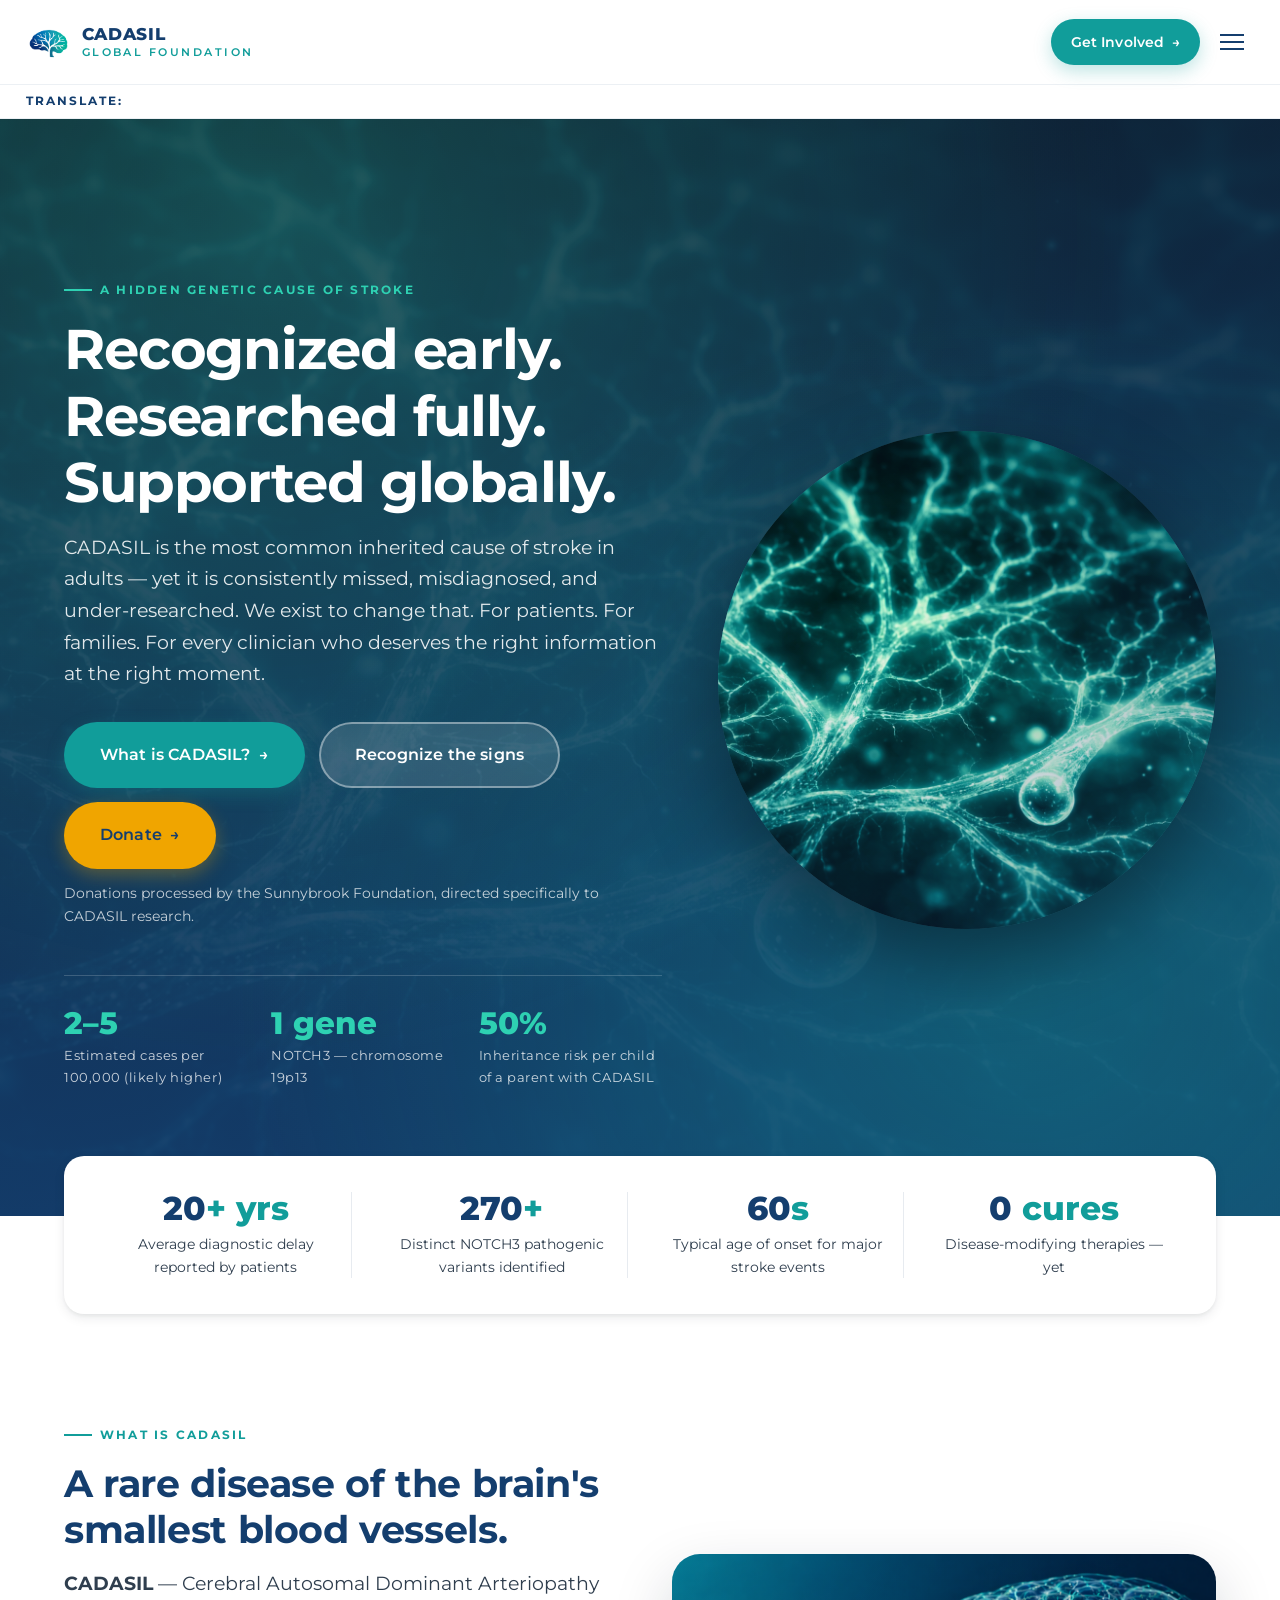
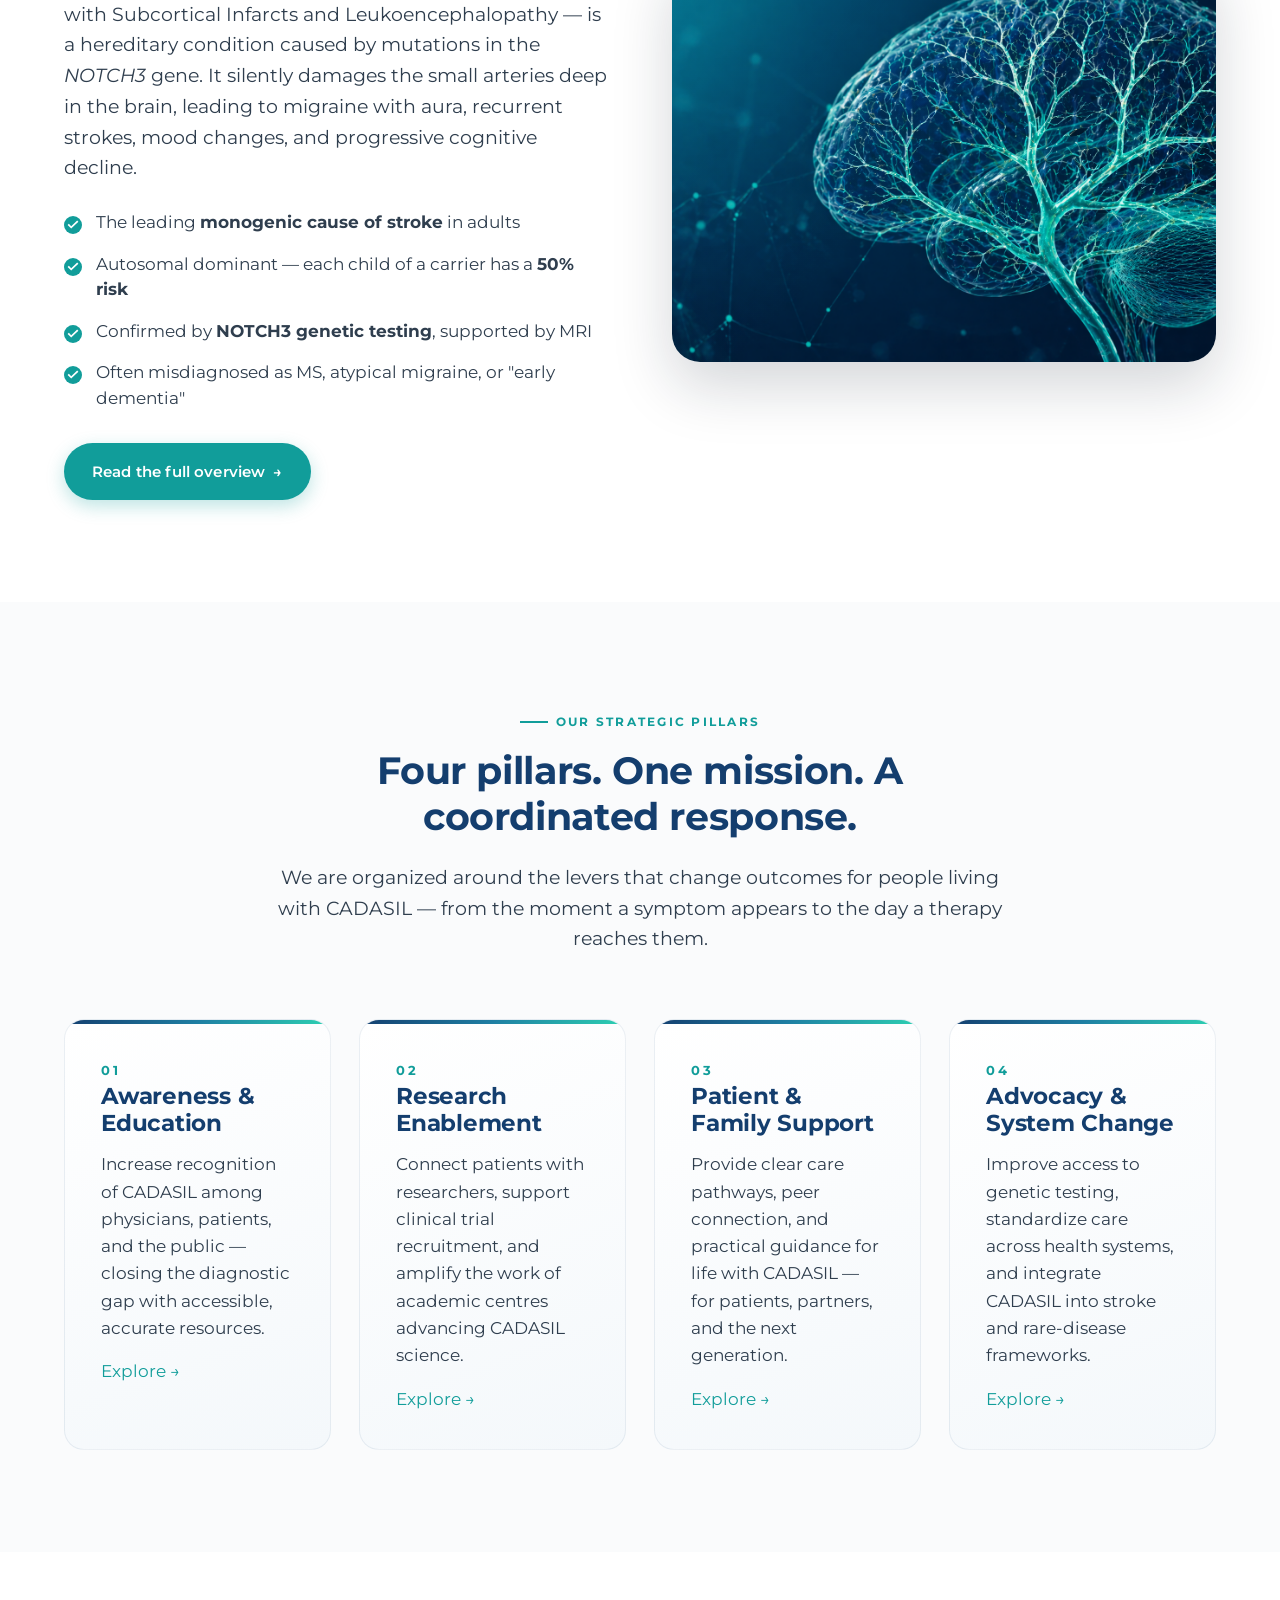
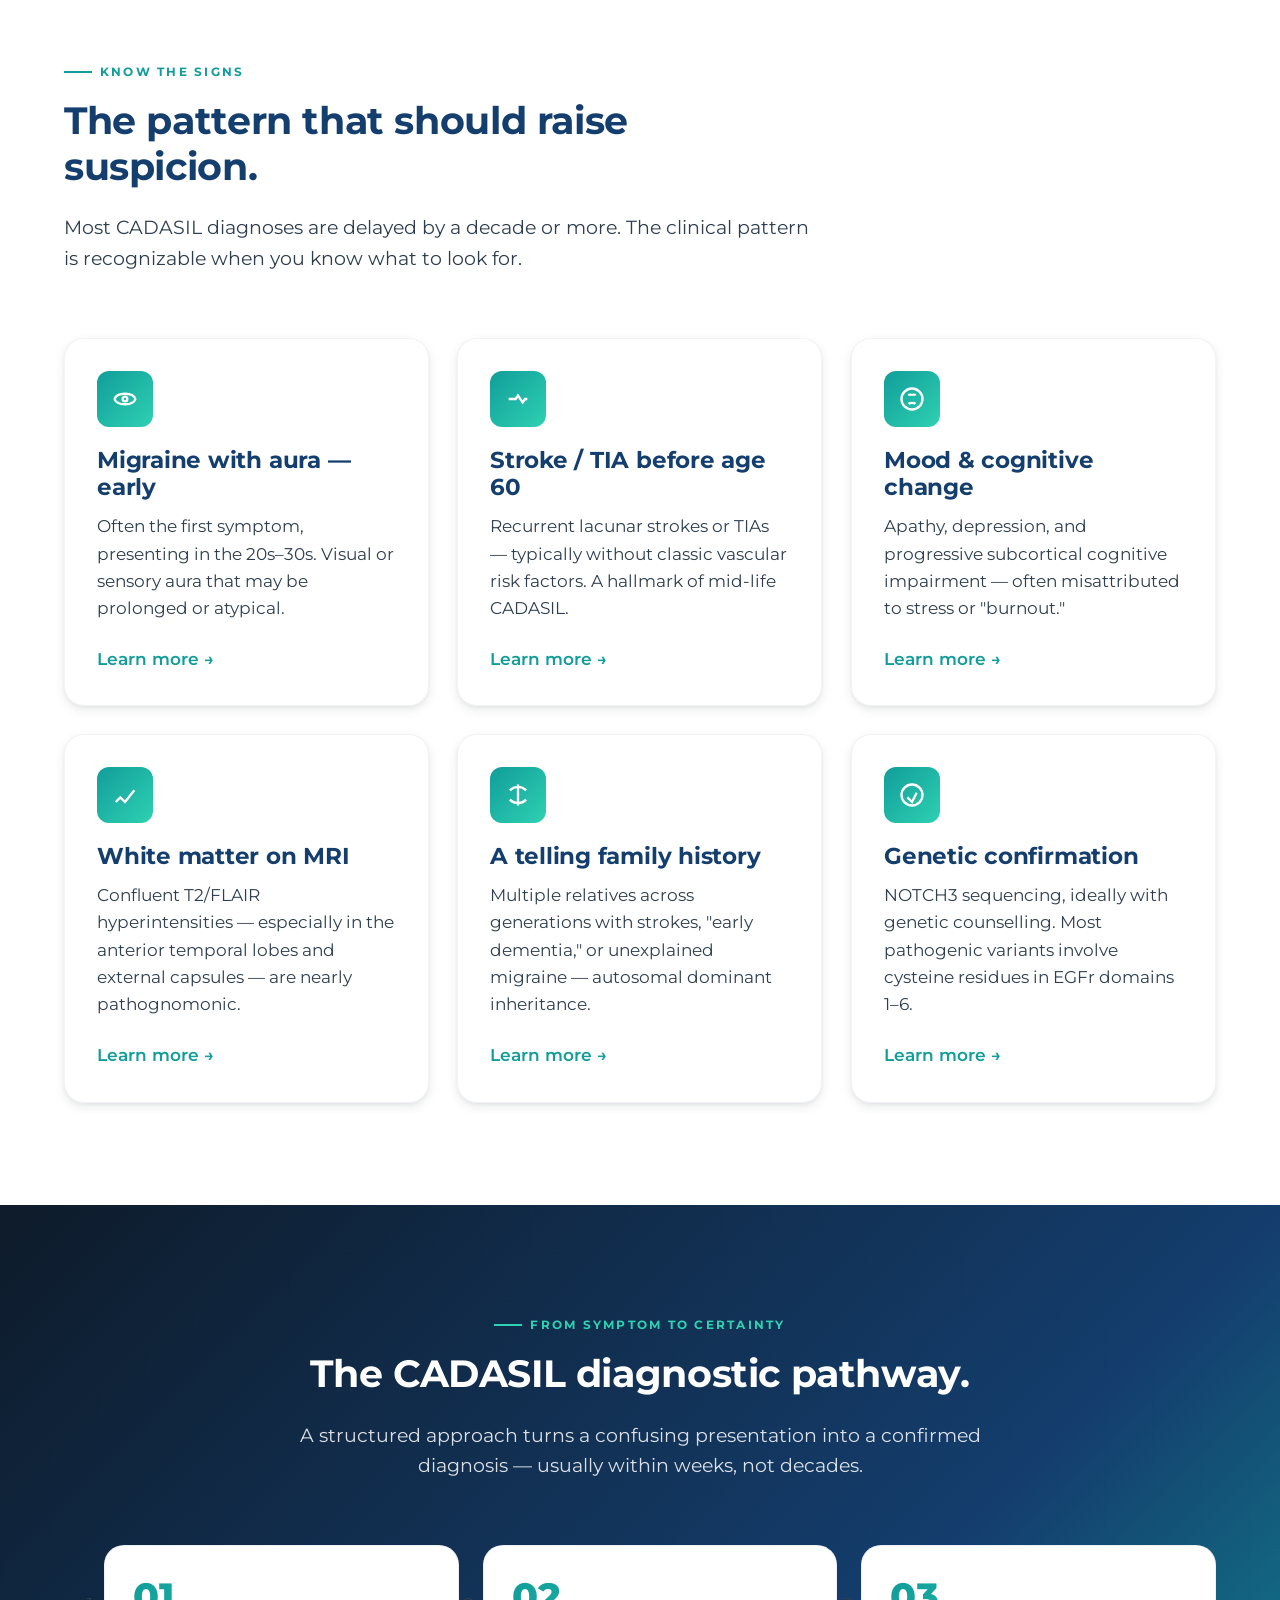
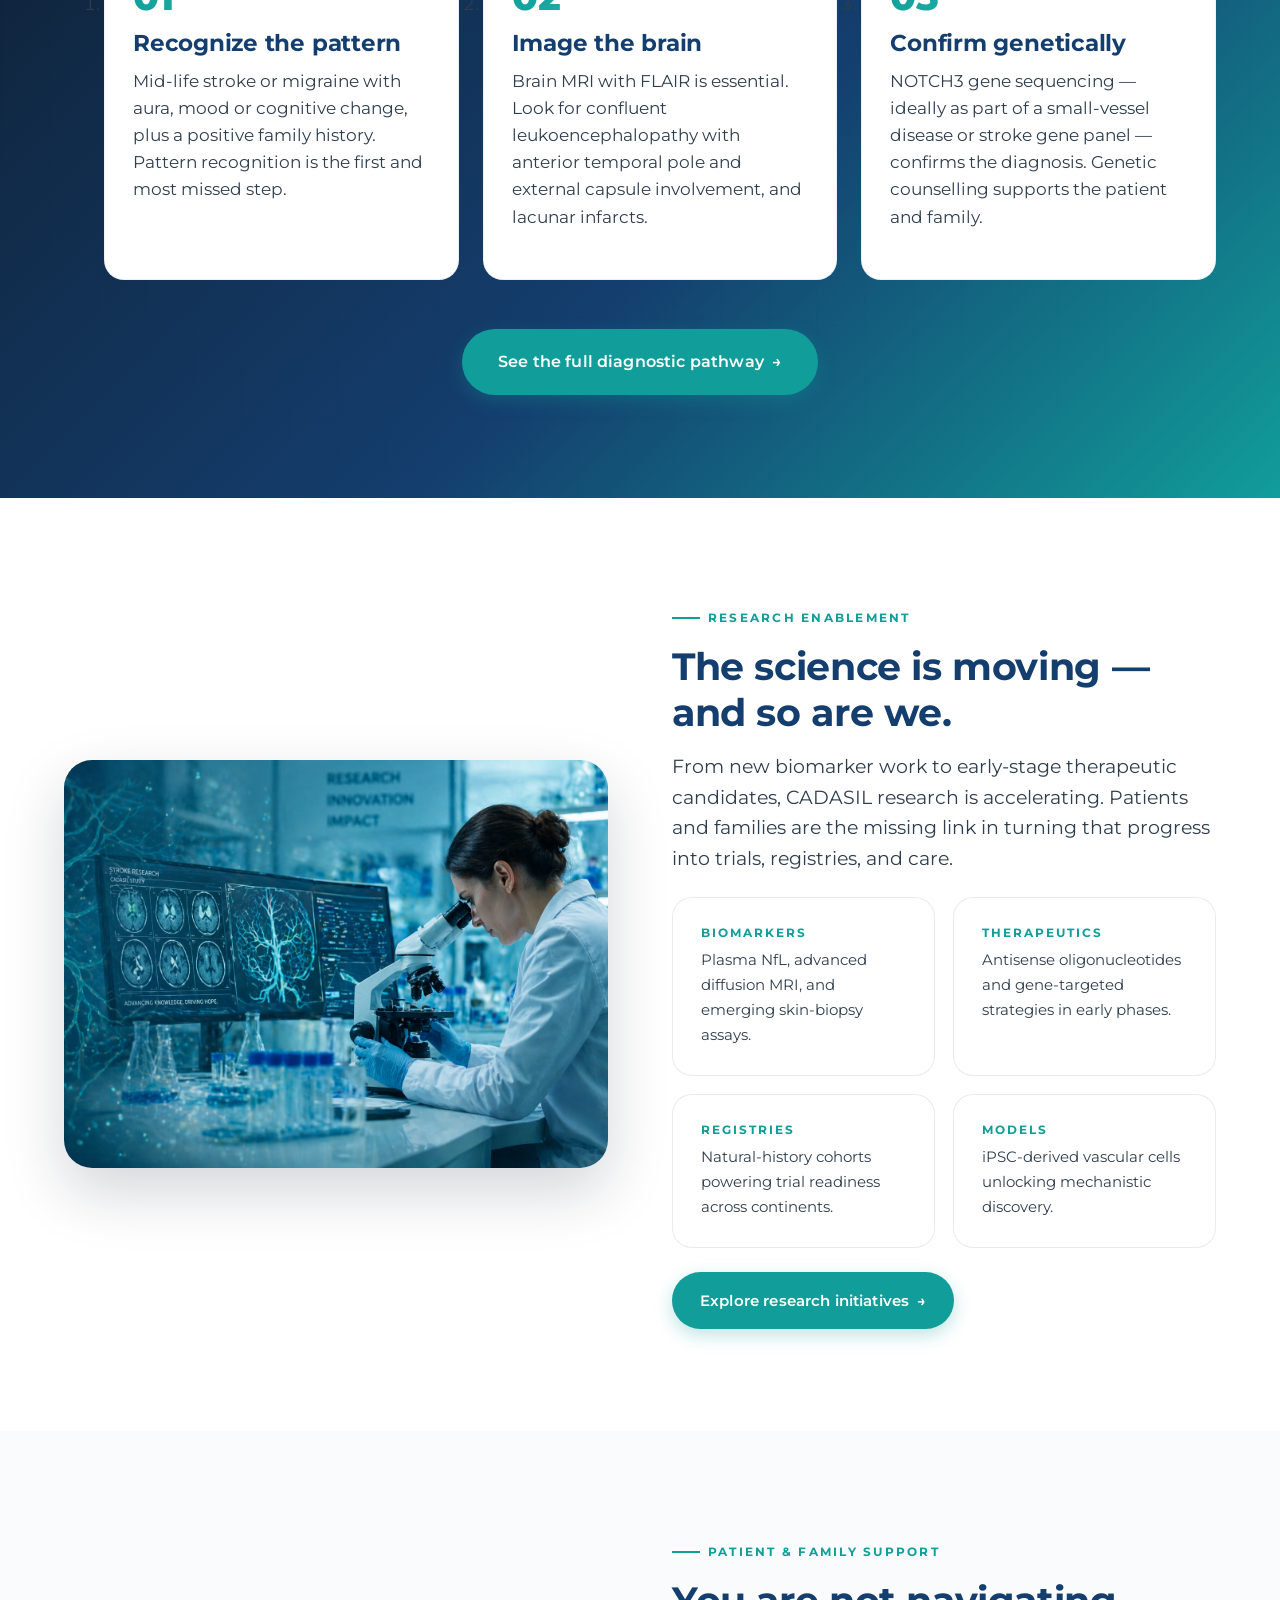
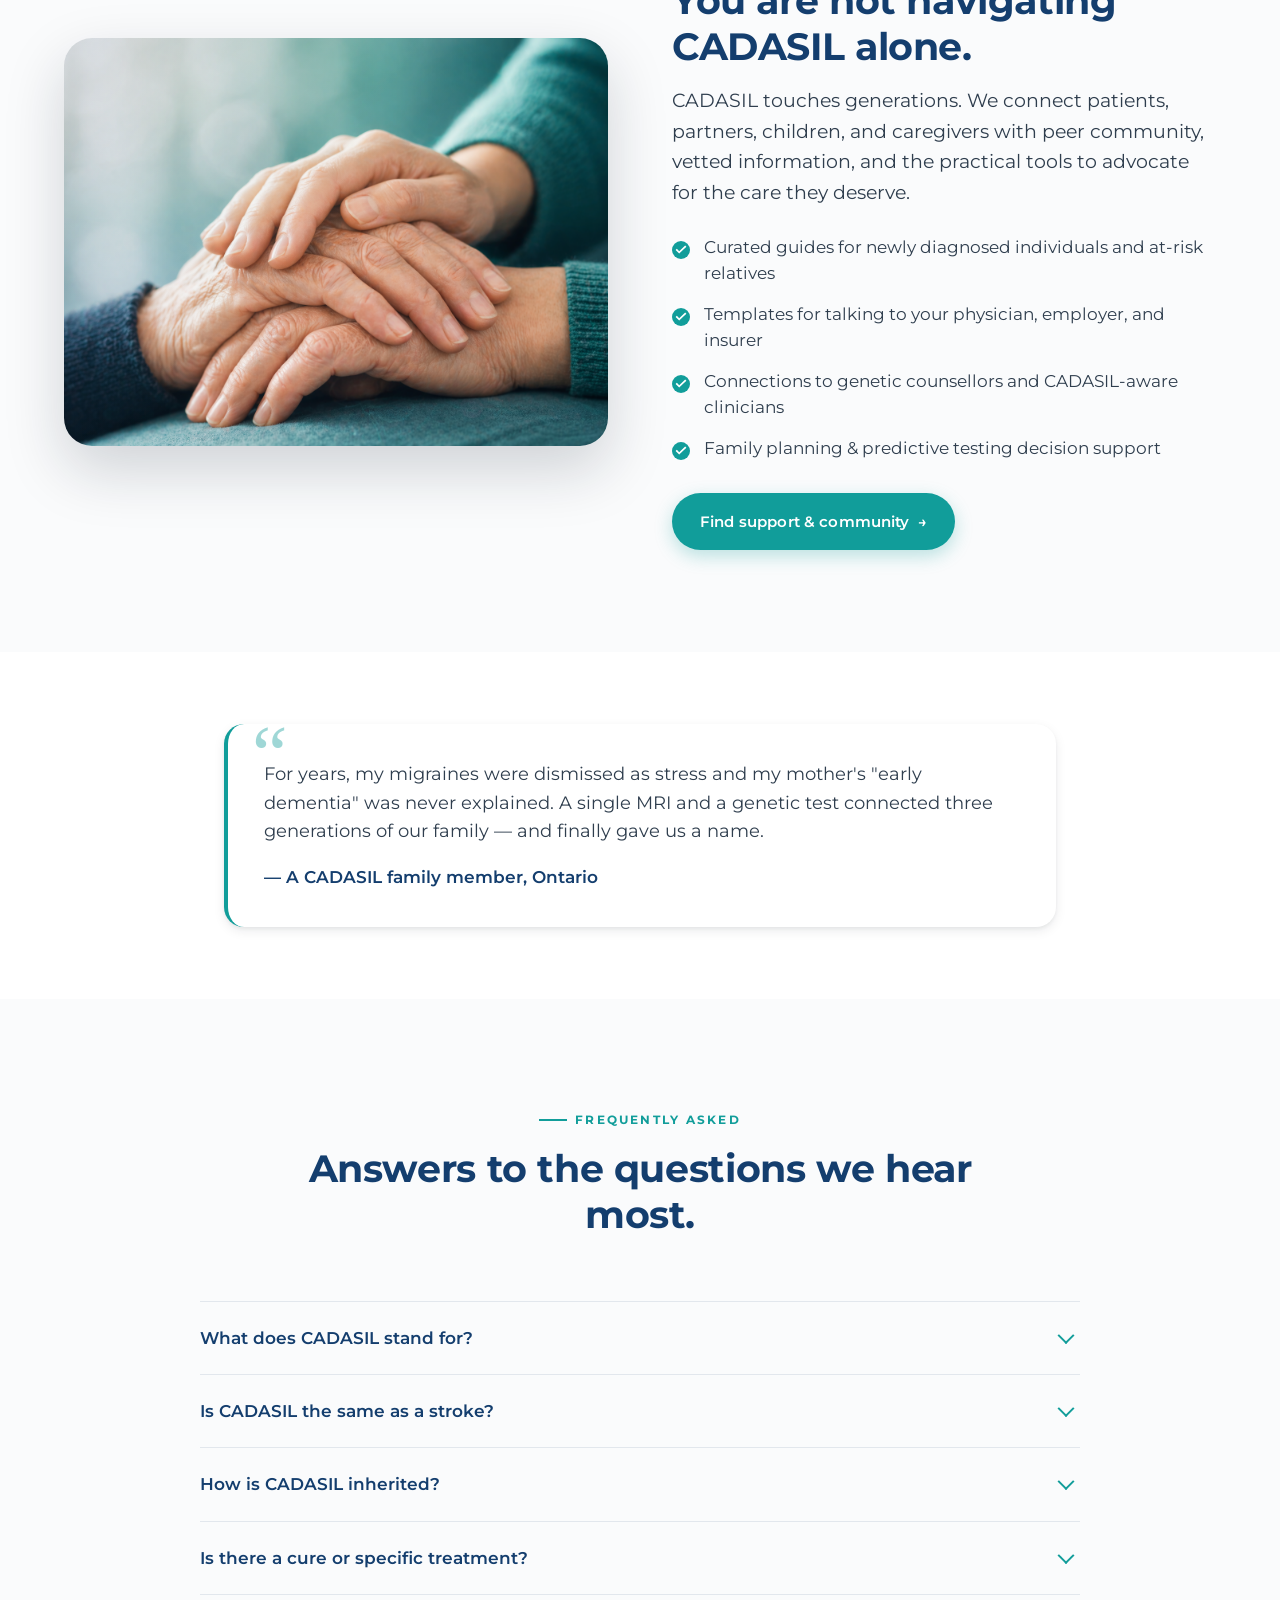
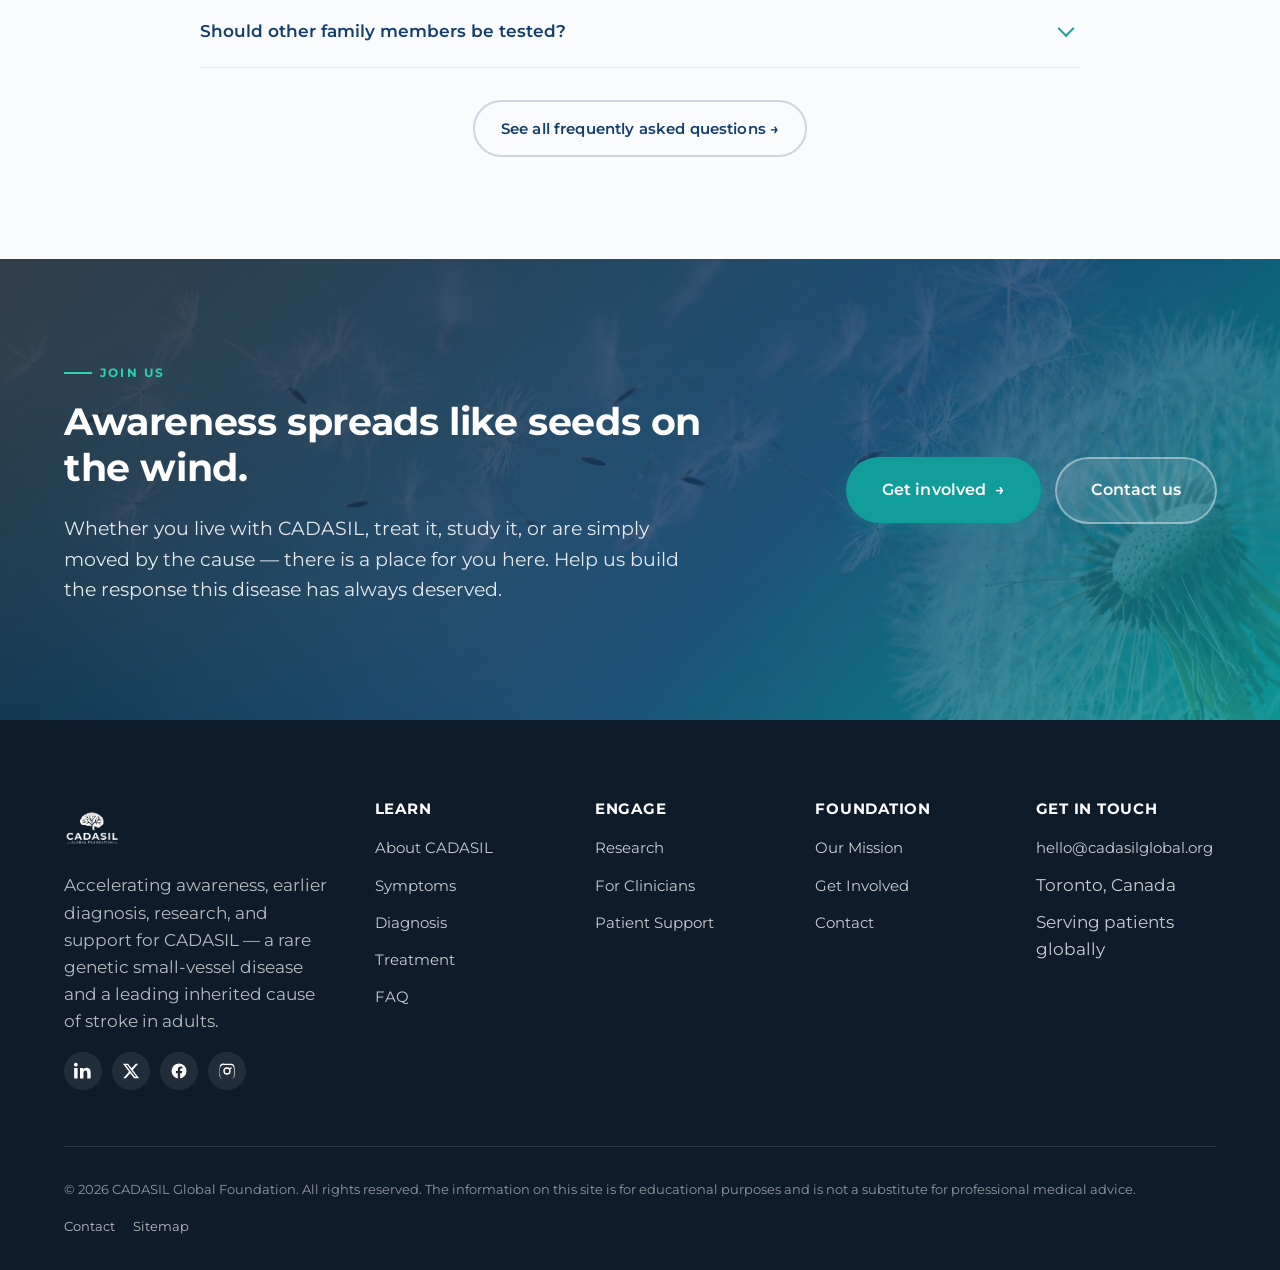
==== commit a325766f: "Add Sunnybrook partnership copy across the site Explain the fundraising partnership with the Sunnybr" ====
--- a/index.html
+++ b/index.html
@@ -202,6 +202,7 @@
               <a class="btn btn-on-dark btn-lg" href="symptoms.html">Recognize the signs</a>
               <a class="btn btn-donate btn-lg" href="https://secure.sunnybrook.ca/registrant/FundraisingPage.aspx?registrationID=5618821&amp;langPref=en-CA#&amp;panel1-2" target="_blank" rel="noopener">Donate <span class="arrow" aria-hidden="true">→</span></a>
             </div>
+            <p style="font-size:0.85rem;margin-top:1em;color:rgba(255,255,255,0.75);">Donations processed by the Sunnybrook Foundation, directed specifically to CADASIL research.</p>
             <div class="hero-stats">
               <div class="hero-stat">
                 <span class="num"><span data-count="2" data-suffix="–5">2–5</span></span>
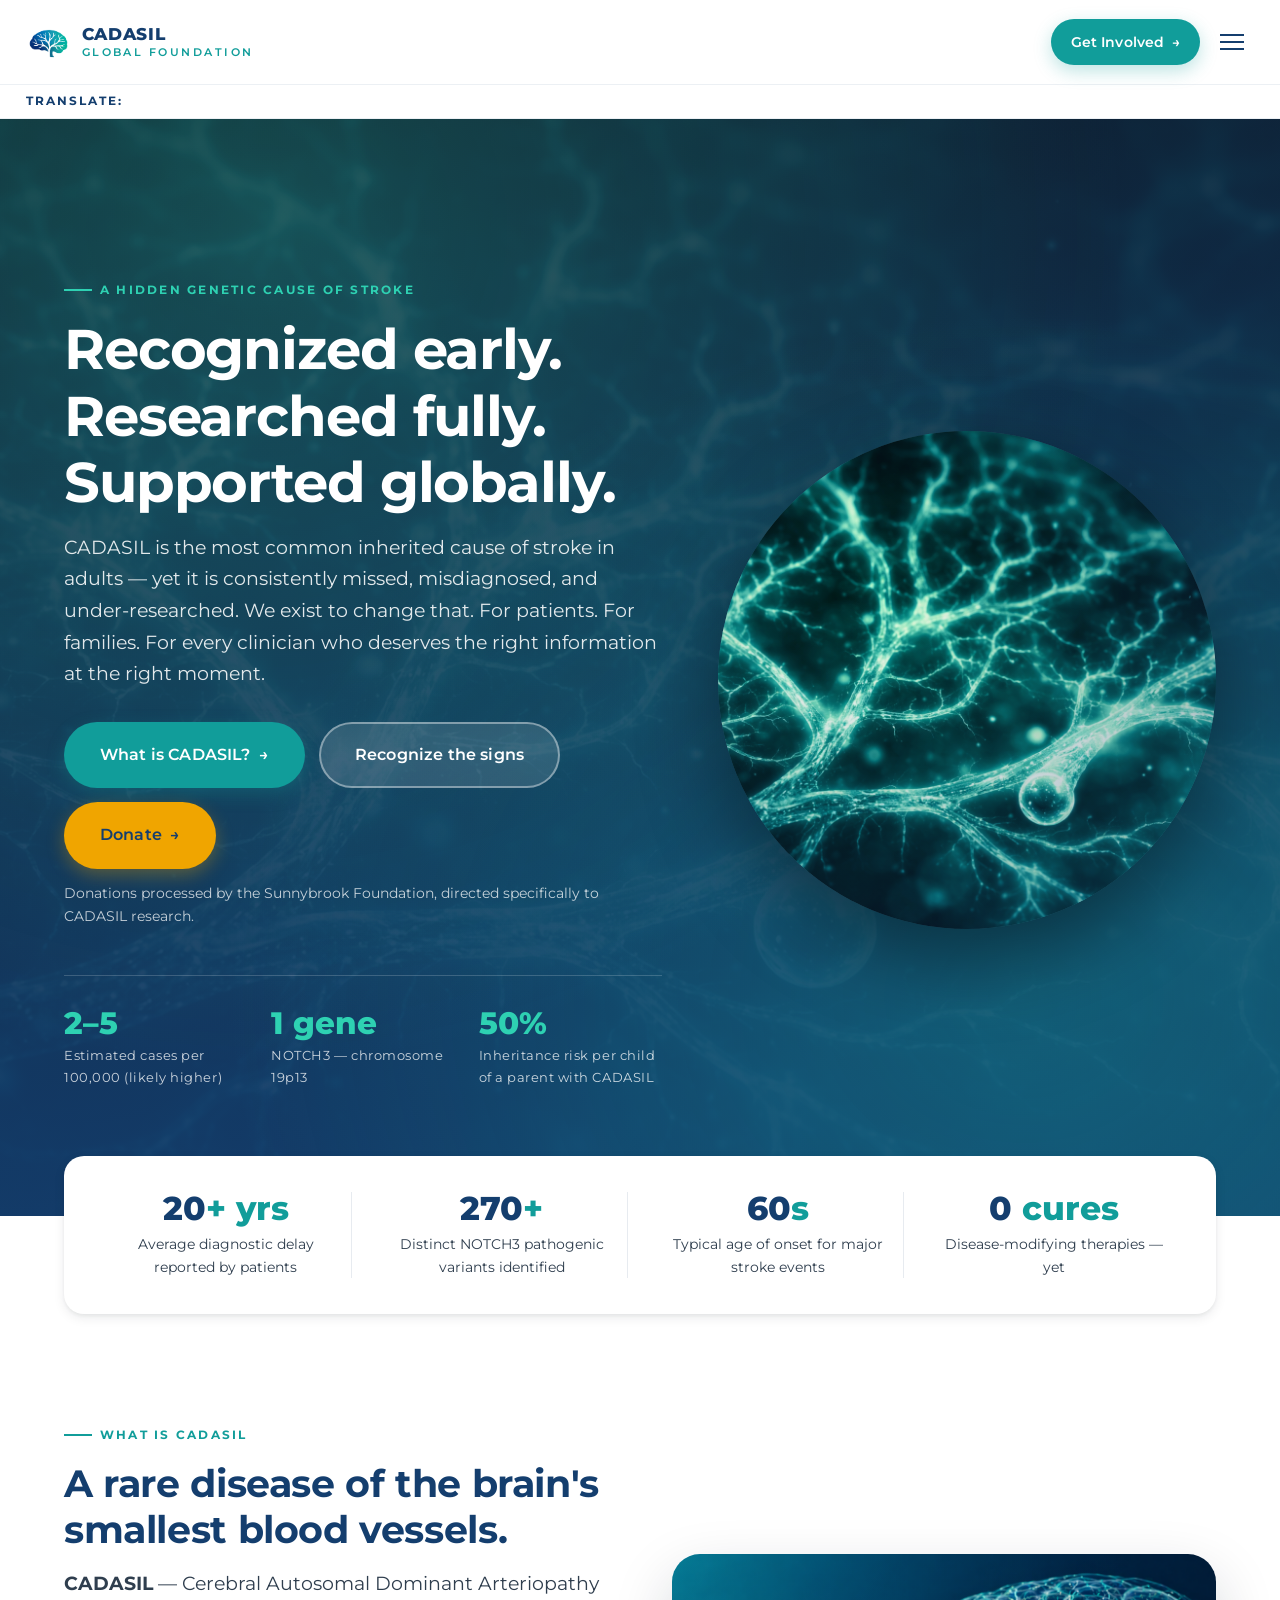
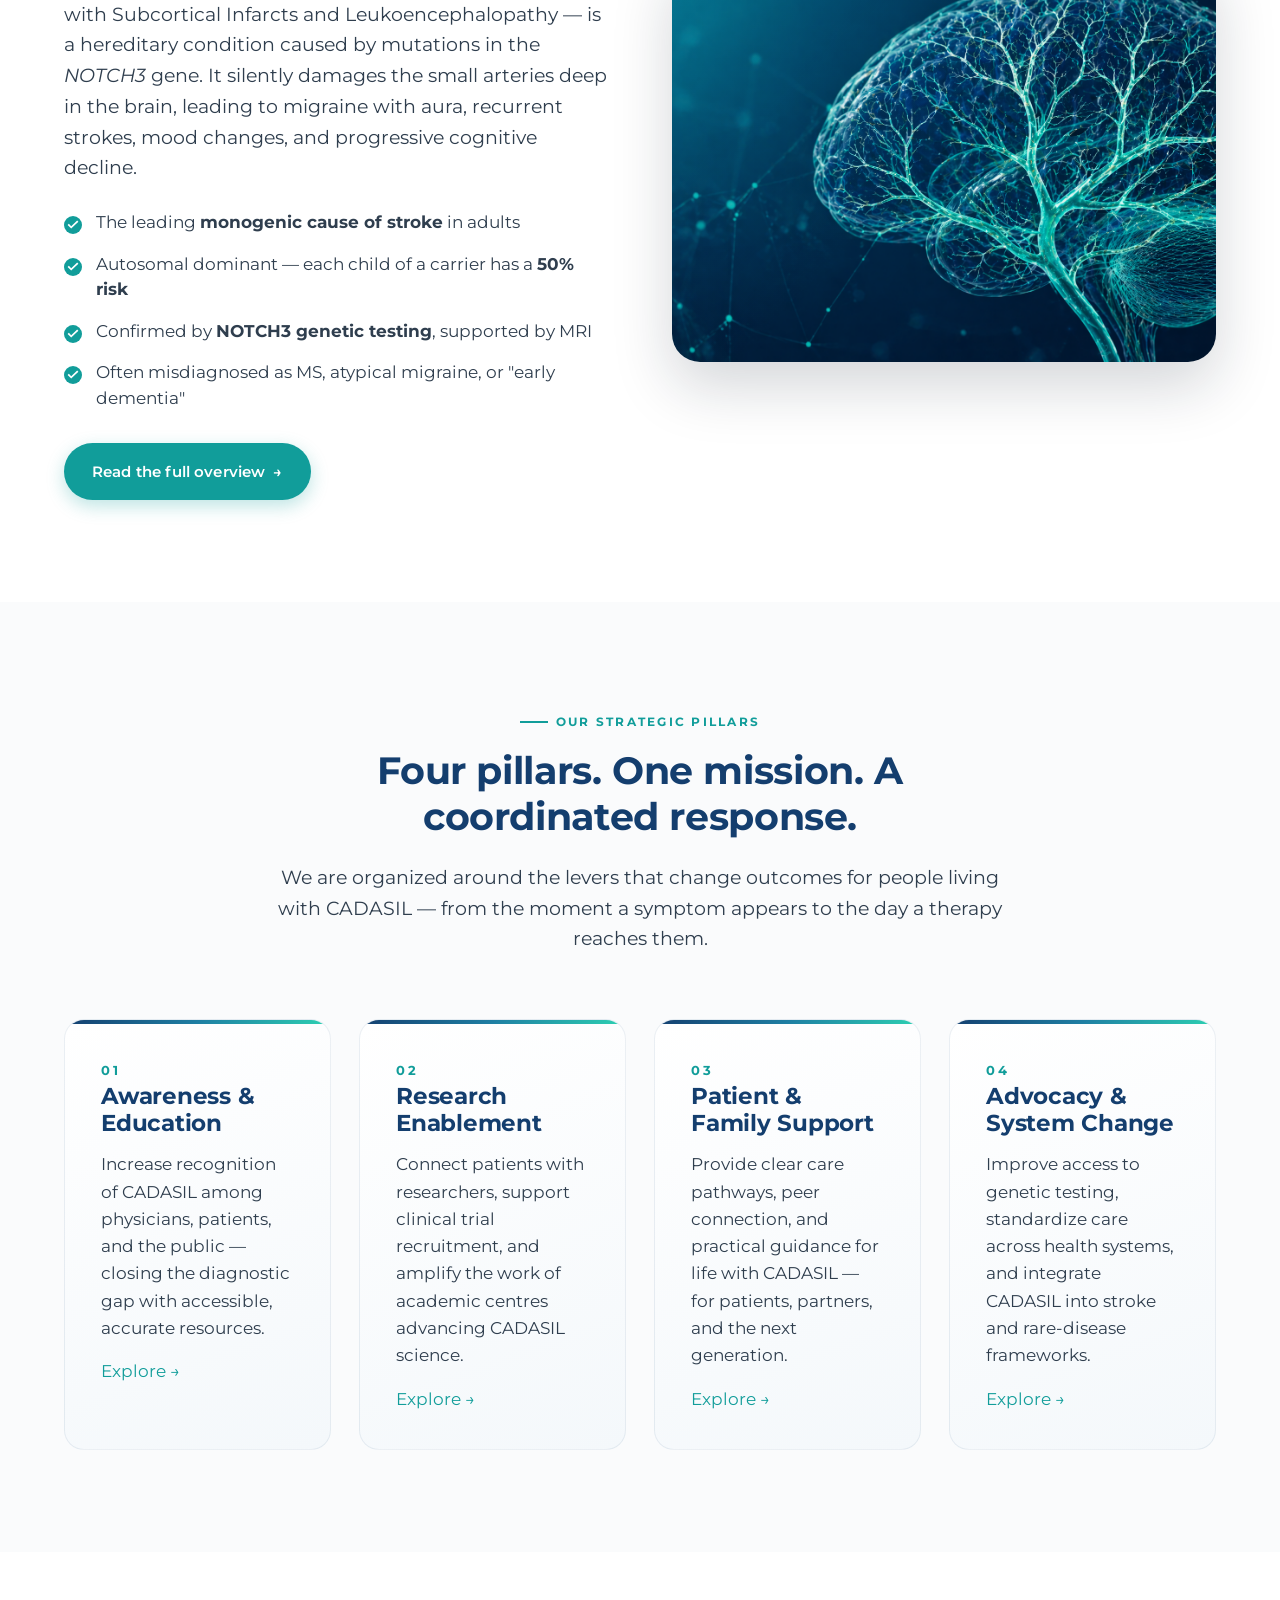
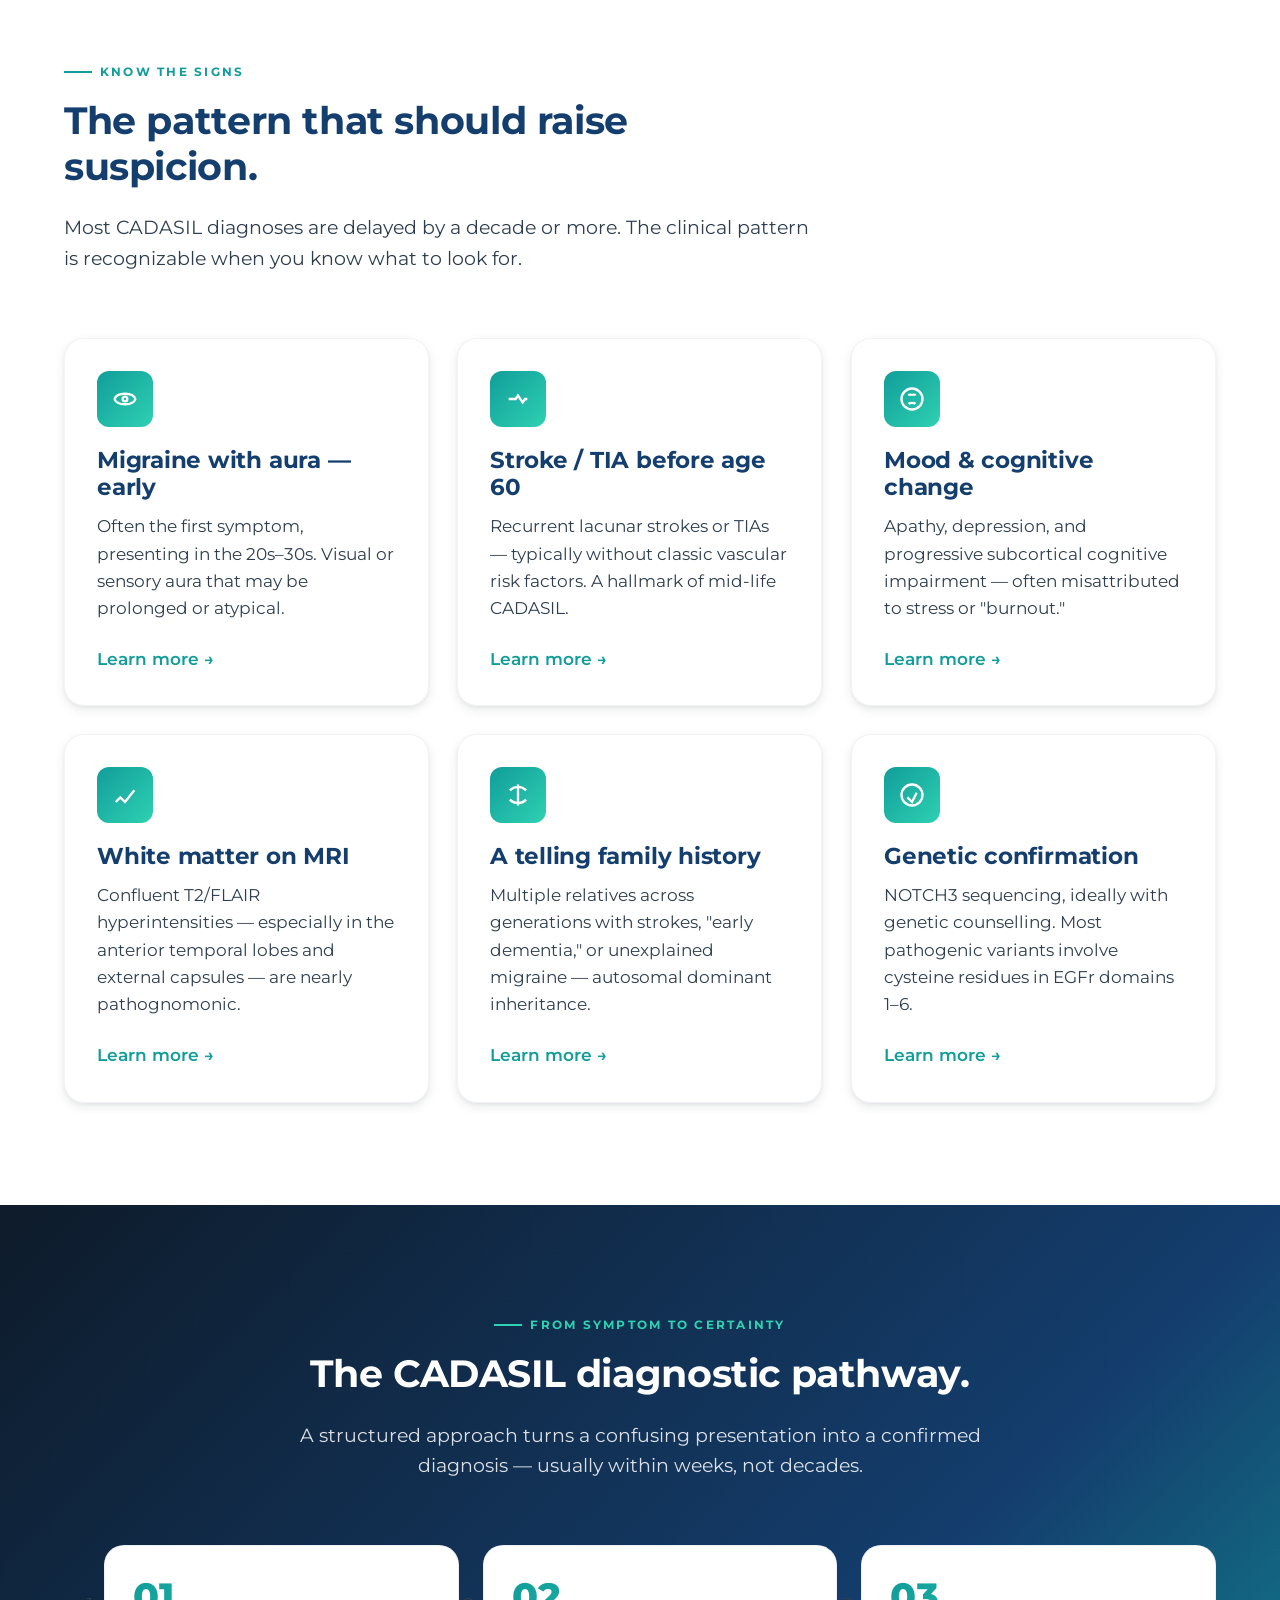
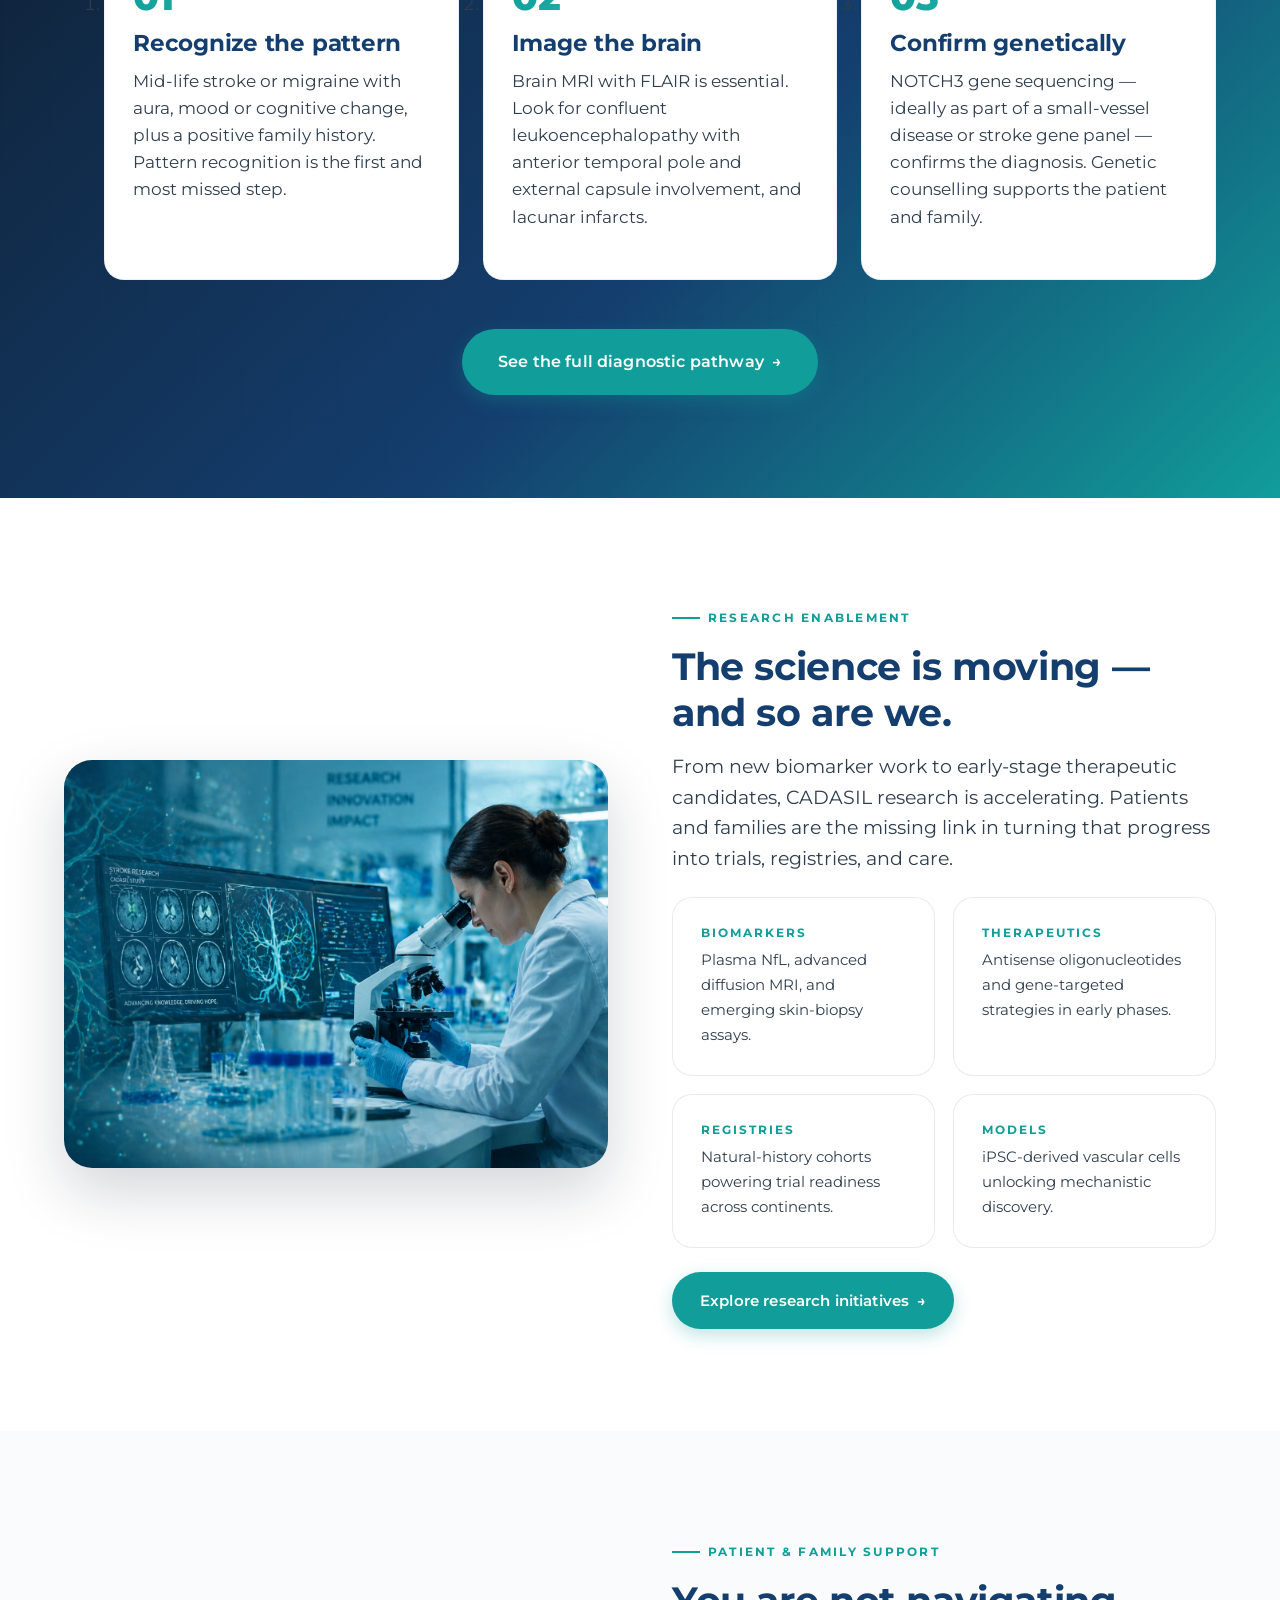
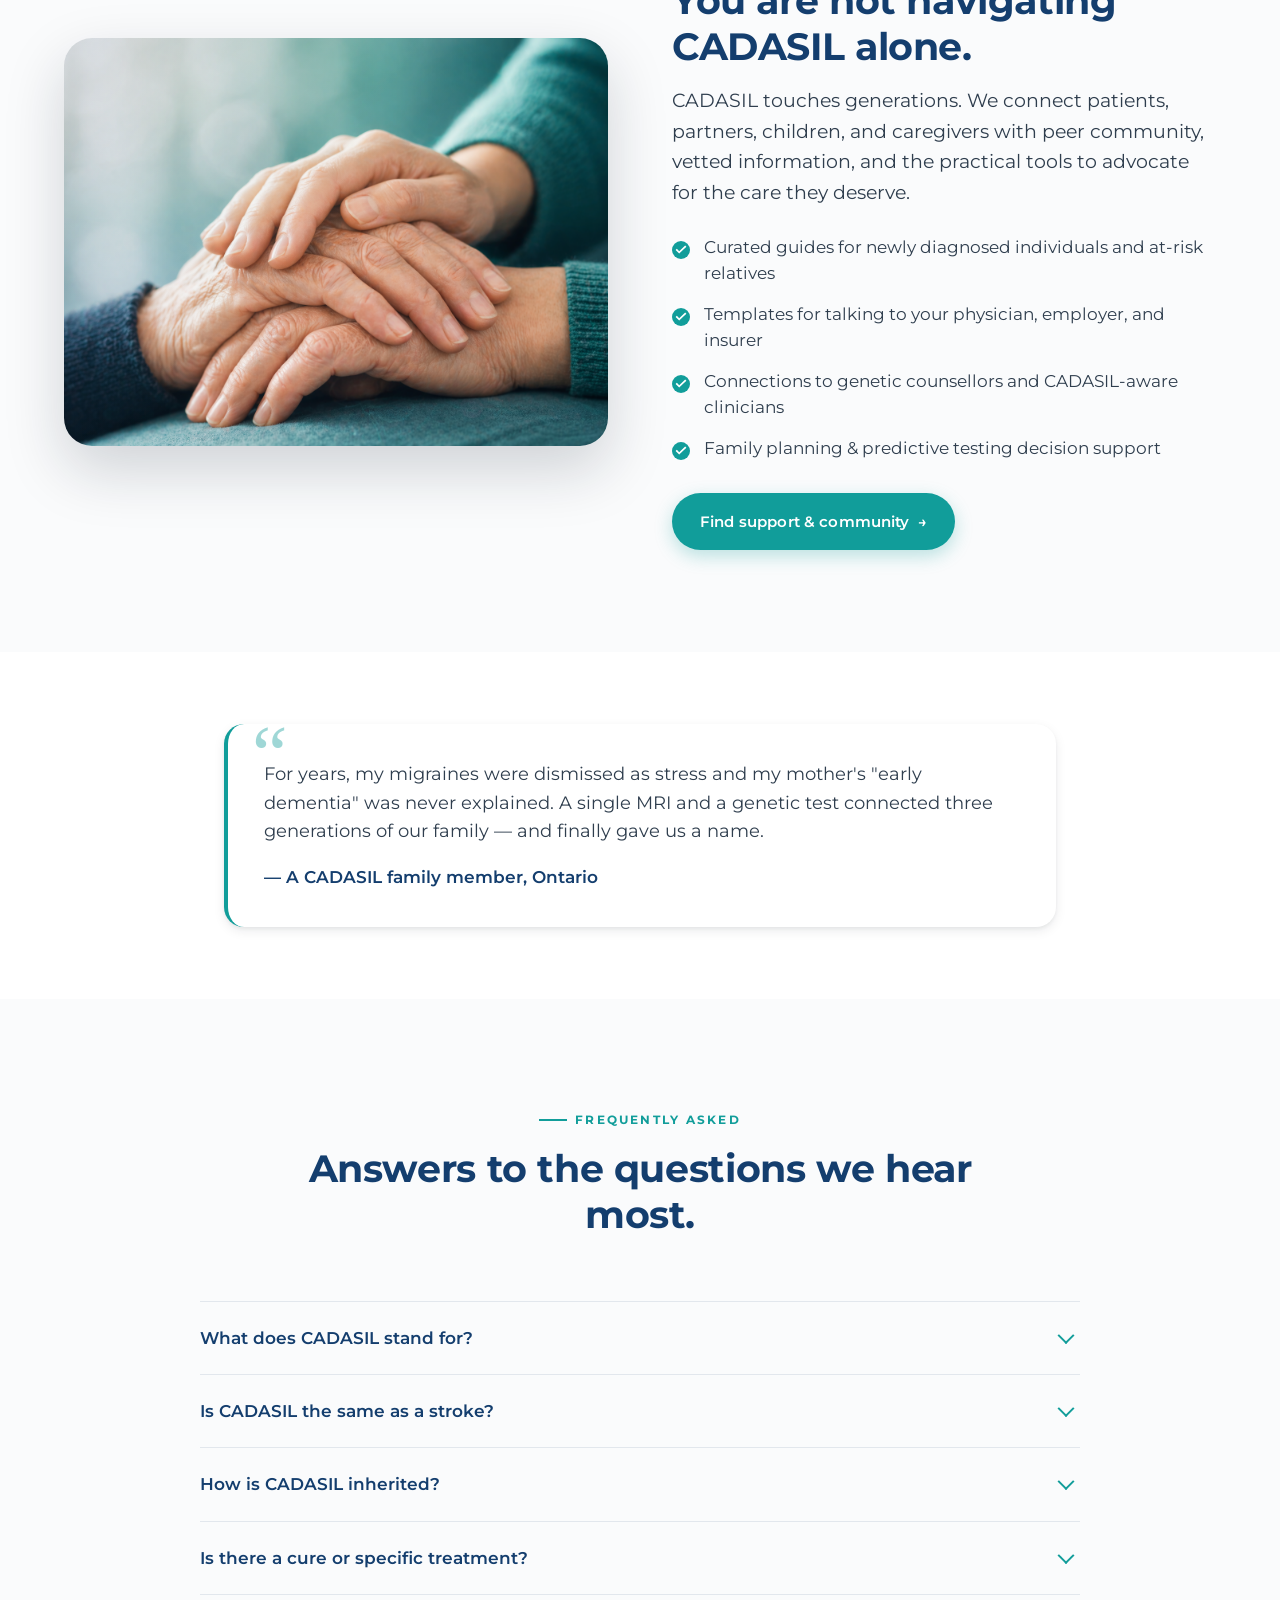
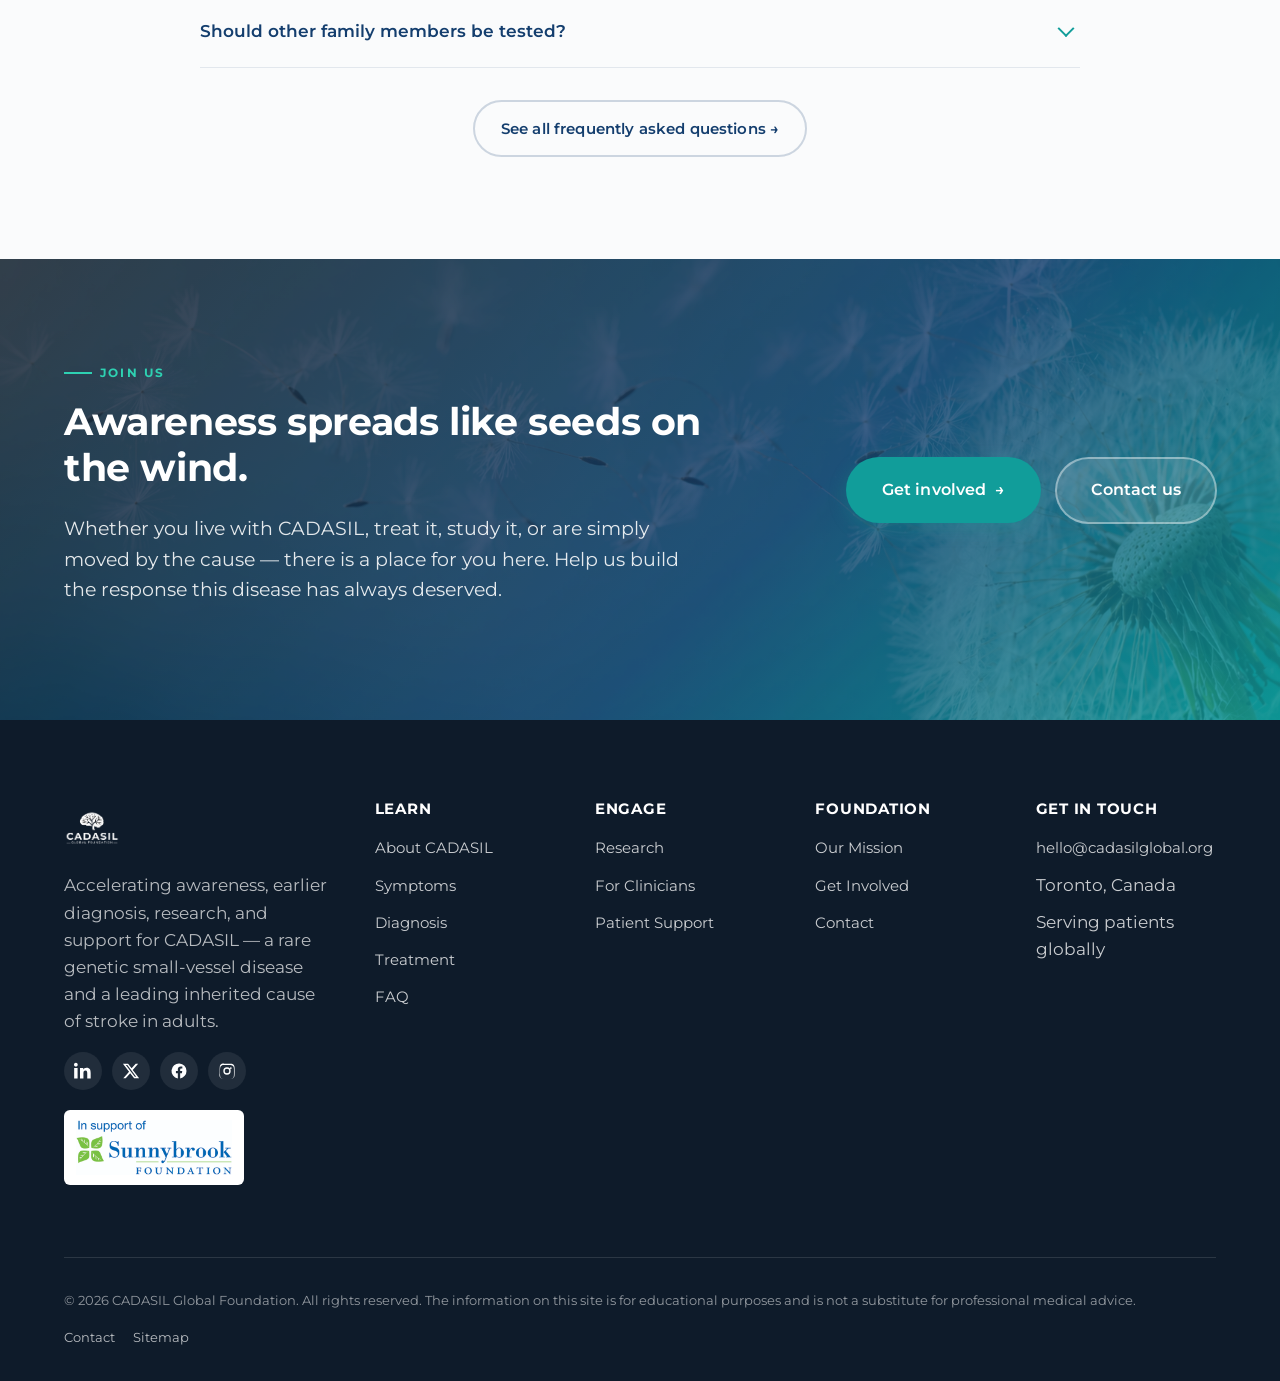
==== commit 683f33b6: "Add Sunnybrook Foundation logo to Partners section and footer Rename the uploaded logo asset to a cl" ====
--- a/index.html
+++ b/index.html
@@ -531,6 +531,11 @@
             <li><a href="#" aria-label="Facebook"><svg viewBox="0 0 24 24" fill="currentColor"><path d="M22 12a10 10 0 10-11.563 9.875v-6.987H7.898V12h2.539V9.797c0-2.507 1.493-3.892 3.776-3.892 1.094 0 2.238.195 2.238.195v2.46H15.19c-1.243 0-1.63.771-1.63 1.562V12h2.773l-.443 2.888h-2.33v6.987A10.002 10.002 0 0022 12z"/></svg></a></li>
             <li><a href="#" aria-label="Instagram"><svg viewBox="0 0 24 24" fill="currentColor"><path d="M12 2.2c3.2 0 3.6 0 4.8.1 1.2.1 1.9.2 2.4.4.6.2 1 .5 1.5 1 .4.4.7.9 1 1.5.2.5.4 1.2.4 2.4.1 1.2.1 1.6.1 4.8s0 3.6-.1 4.8c-.1 1.2-.2 1.9-.4 2.4-.2.6-.5 1-1 1.5-.4.4-.9.7-1.5 1-.5.2-1.2.4-2.4.4-1.2.1-1.6.1-4.8.1s-3.6 0-4.8-.1c-1.2-.1-1.9-.2-2.4-.4-.6-.2-1-.5-1.5-1-.4-.4-.7-.9-1-1.5-.2-.5-.4-1.2-.4-2.4C2.2 15.6 2.2 15.2 2.2 12s0-3.6.1-4.8c.1-1.2.2-1.9.4-2.4.2-.6.5-1 1-1.5.4-.4.9-.7 1.5-1 .5-.2 1.2-.4 2.4-.4C8.4 2.2 8.8 2.2 12 2.2zm0 1.8c-3.2 0-3.5 0-4.7.1-1.1.1-1.7.2-2 .4-.5.2-.9.4-1.3.8-.4.4-.6.8-.8 1.3-.1.3-.3.9-.4 2-.1 1.2-.1 1.5-.1 4.7s0 3.5.1 4.7c.1 1.1.2 1.7.4 2 .2.5.4.9.8 1.3.4.4.8.6 1.3.8.3.1.9.3 2 .4 1.2.1 1.5.1 4.7.1s3.5 0 4.7-.1c1.1-.1 1.7-.2 2-.4.5-.2.9-.4 1.3-.8.4-.4.6-.8.8-1.3.1-.3.3-.9.4-2 .1-1.2.1-1.5.1-4.7s0-3.5-.1-4.7c-.1-1.1-.2-1.7-.4-2-.2-.5-.4-.9-.8-1.3-.4-.4-.8-.6-1.3-.8-.3-.1-.9-.3-2-.4-1.2-.1-1.5-.1-4.7-.1zm0 3.1a4.9 4.9 0 110 9.8 4.9 4.9 0 010-9.8zm0 1.8a3.1 3.1 0 100 6.2 3.1 3.1 0 000-6.2zm5.1-2a1.1 1.1 0 110 2.3 1.1 1.1 0 010-2.3z"/></svg></a></li>
           </ul>
+          <div style="margin-top:20px;">
+            <a href="https://secure.sunnybrook.ca/registrant/FundraisingPage.aspx?registrationID=5618821&amp;langPref=en-CA#&amp;panel1-2" target="_blank" rel="noopener">
+              <img src="assets/img/sunnybrook-foundation-logo.jpg" alt="In support of Sunnybrook Foundation" style="max-width:180px;height:auto;background:#fff;padding:10px 12px;border-radius:6px;display:block;" />
+            </a>
+          </div>
         </div>
         <div>
           <h4>Learn</h4>
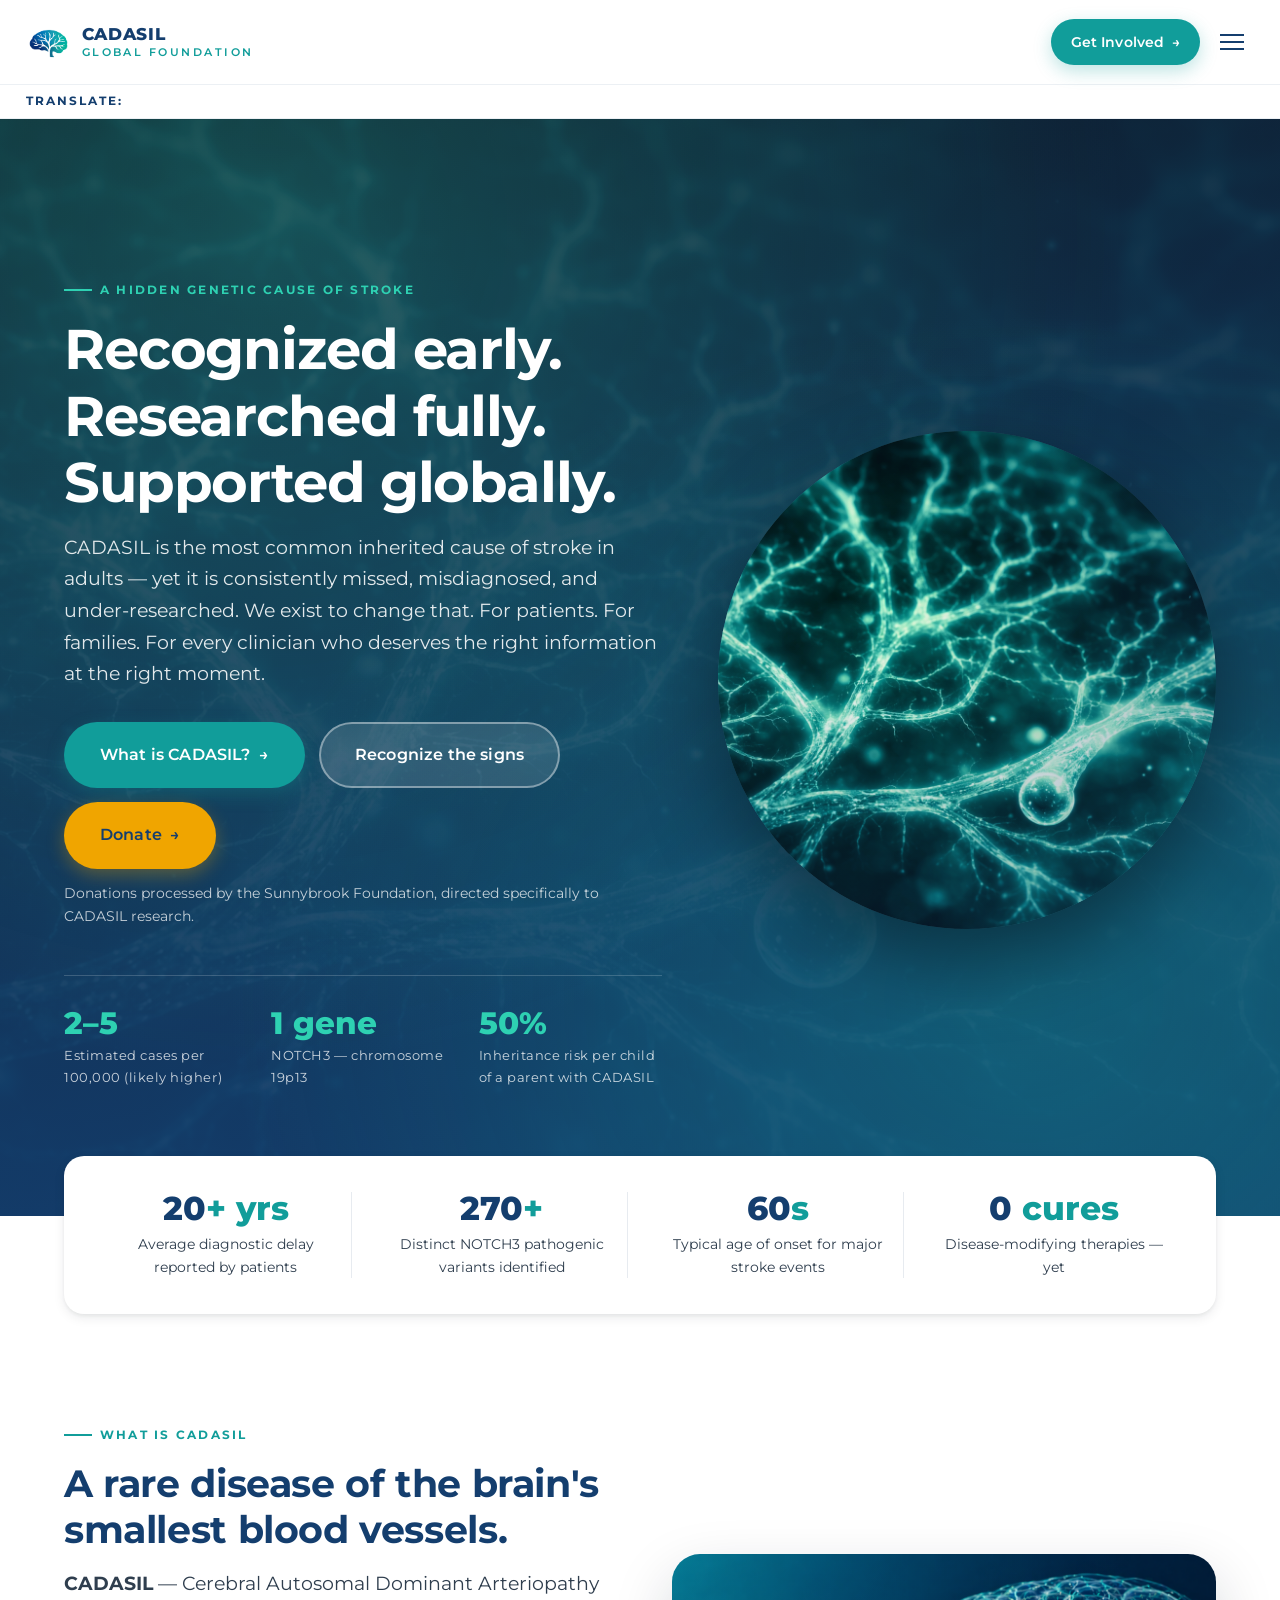
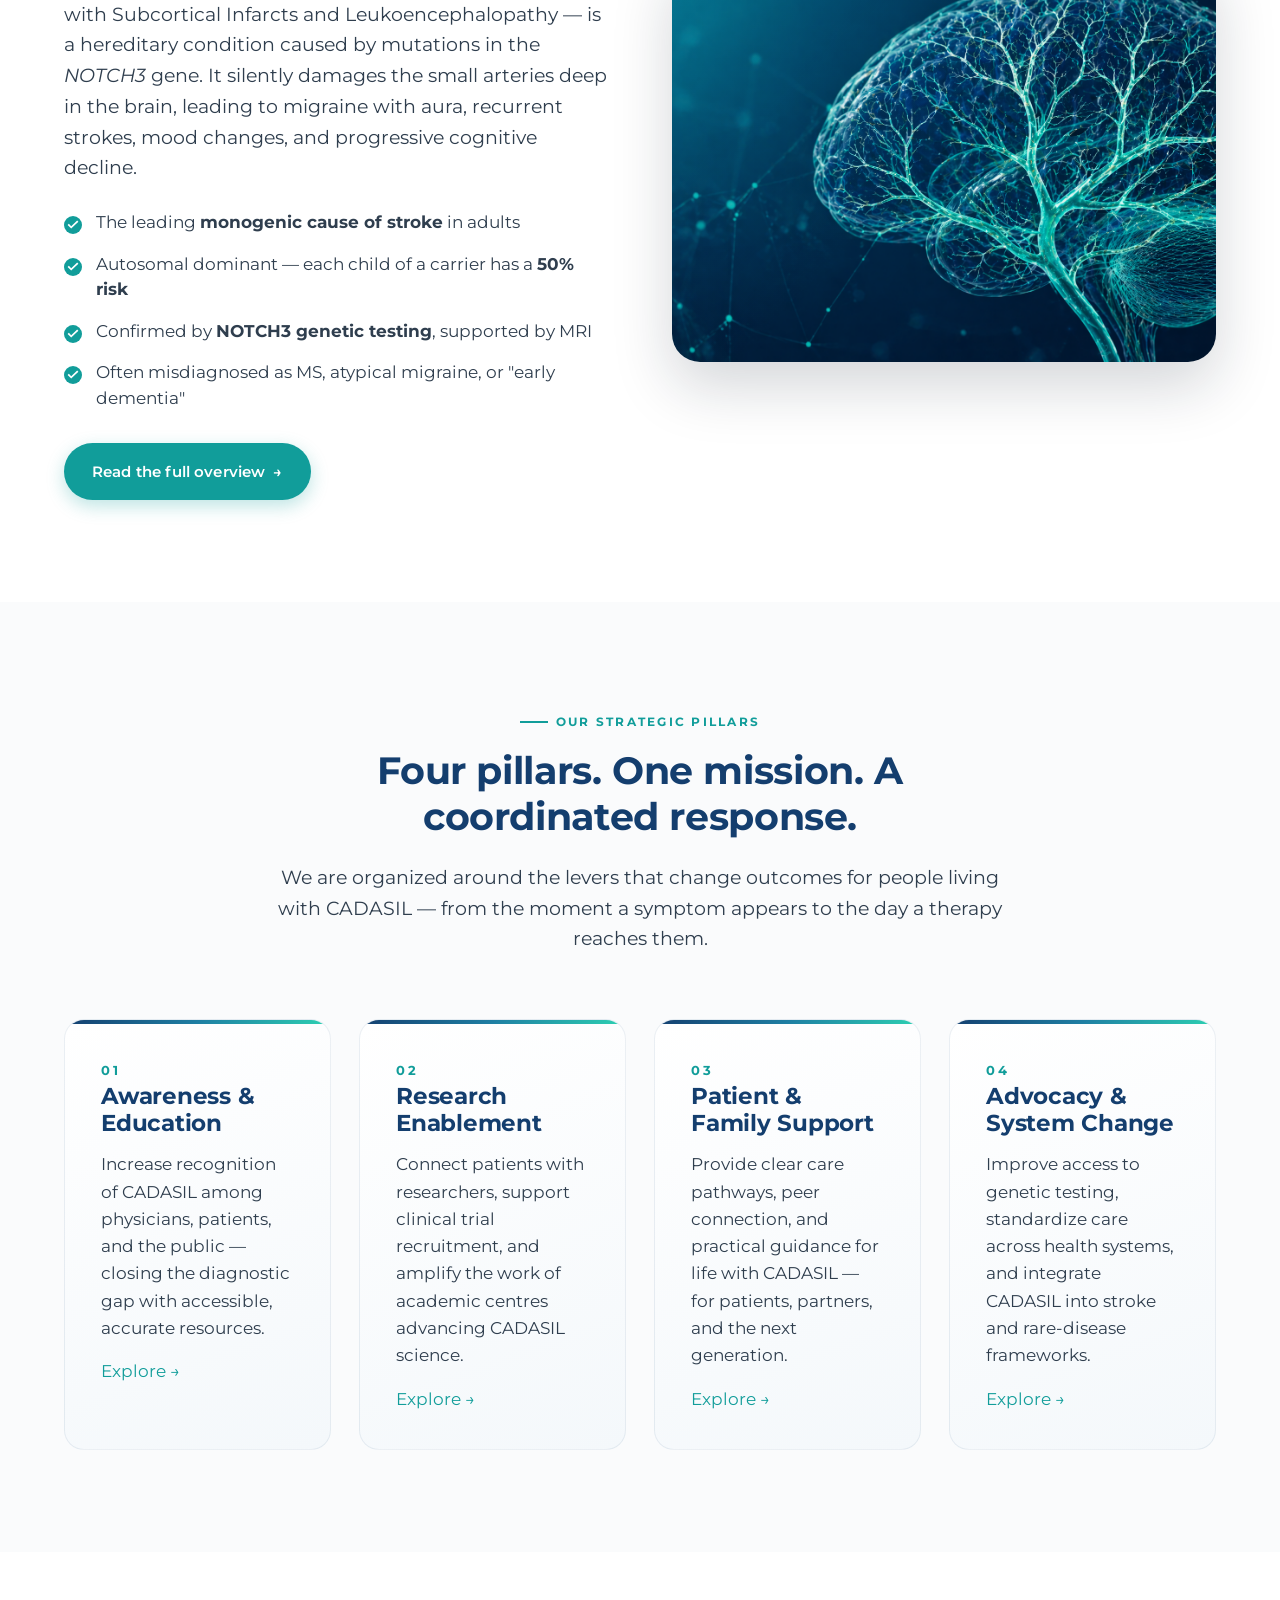
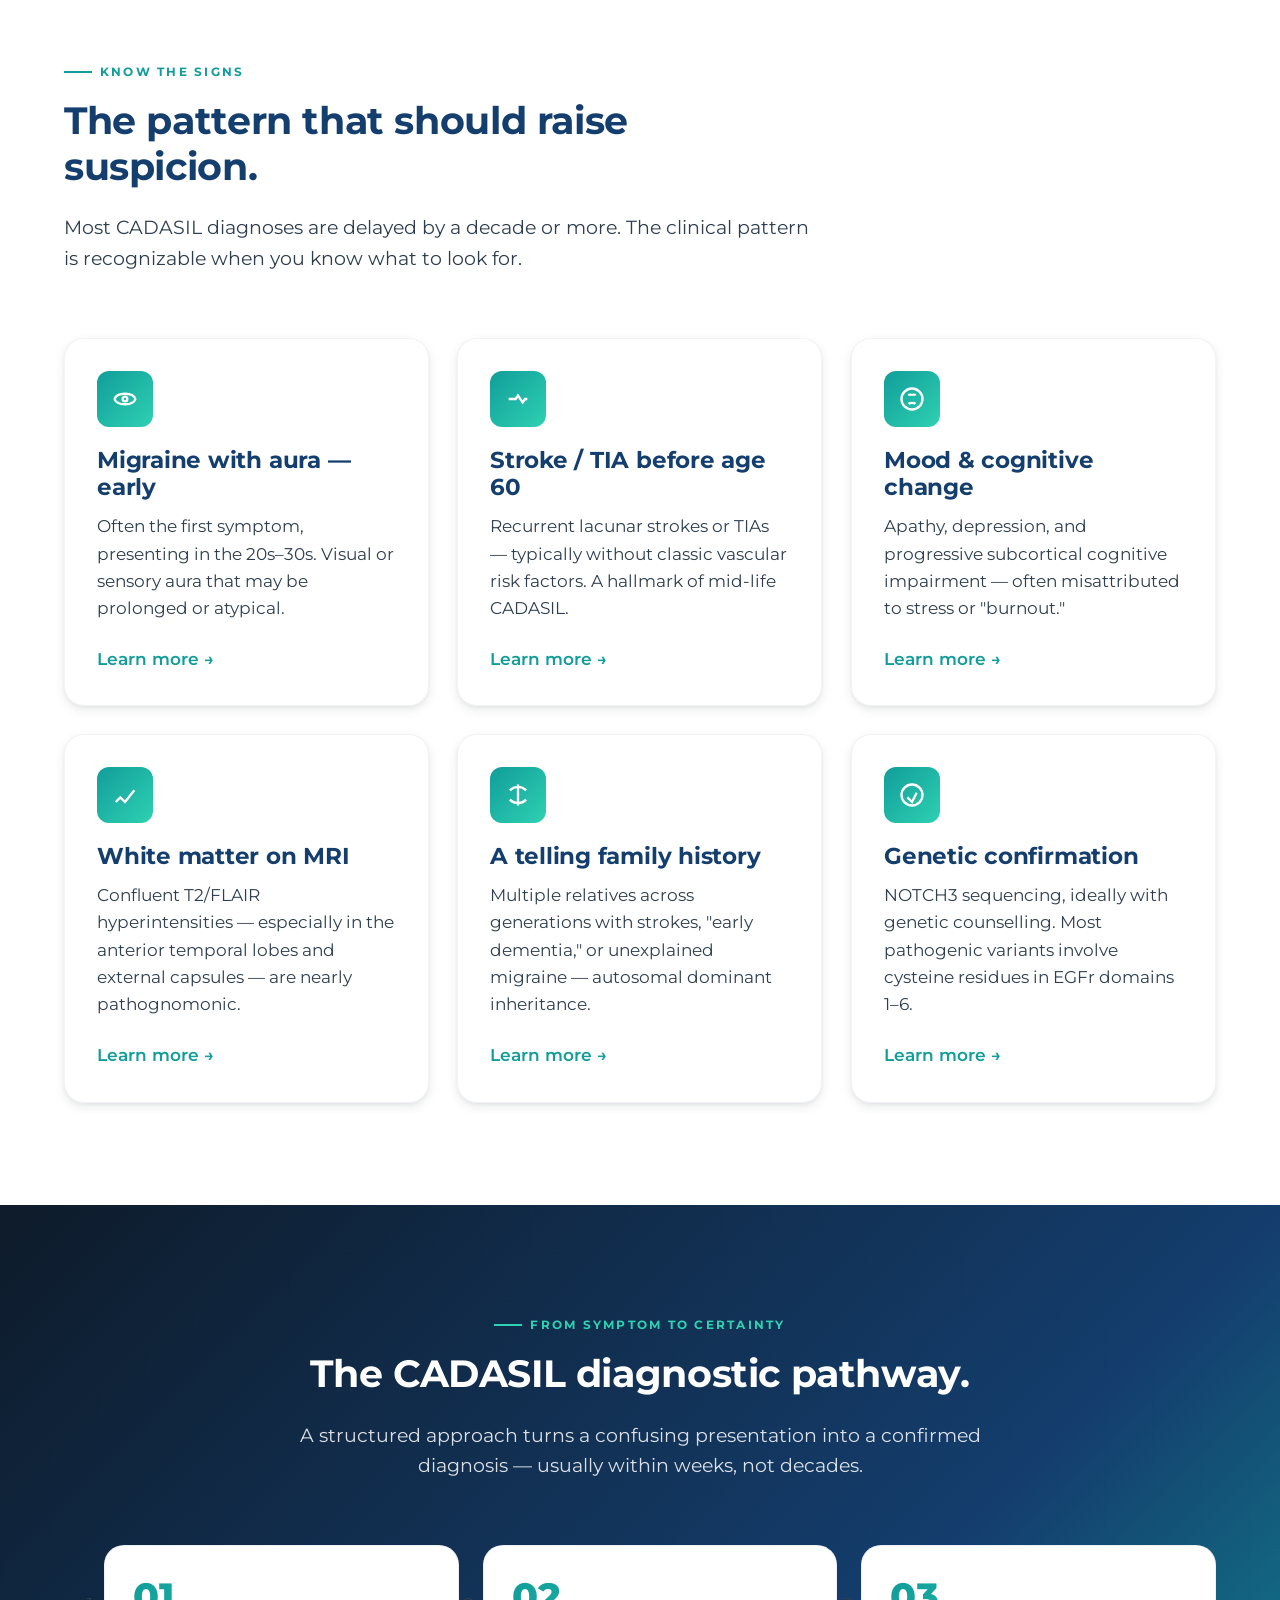
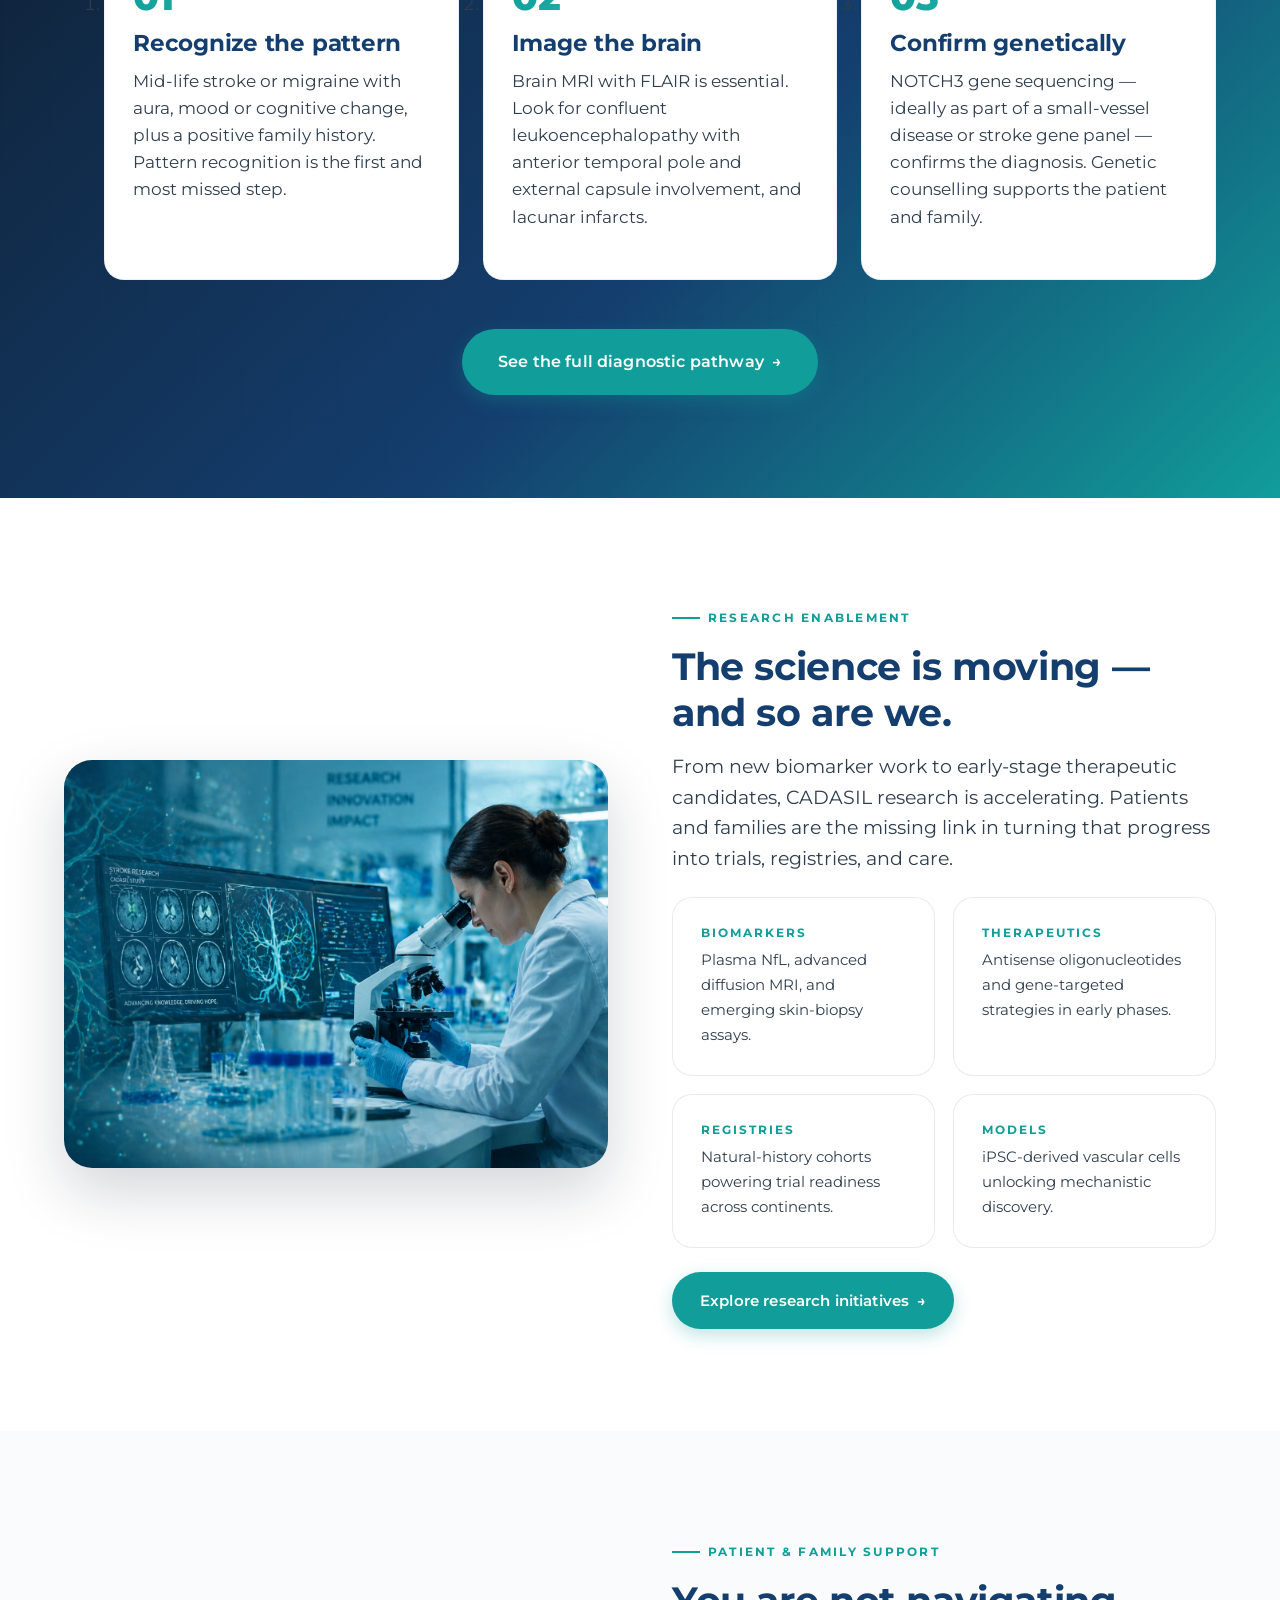
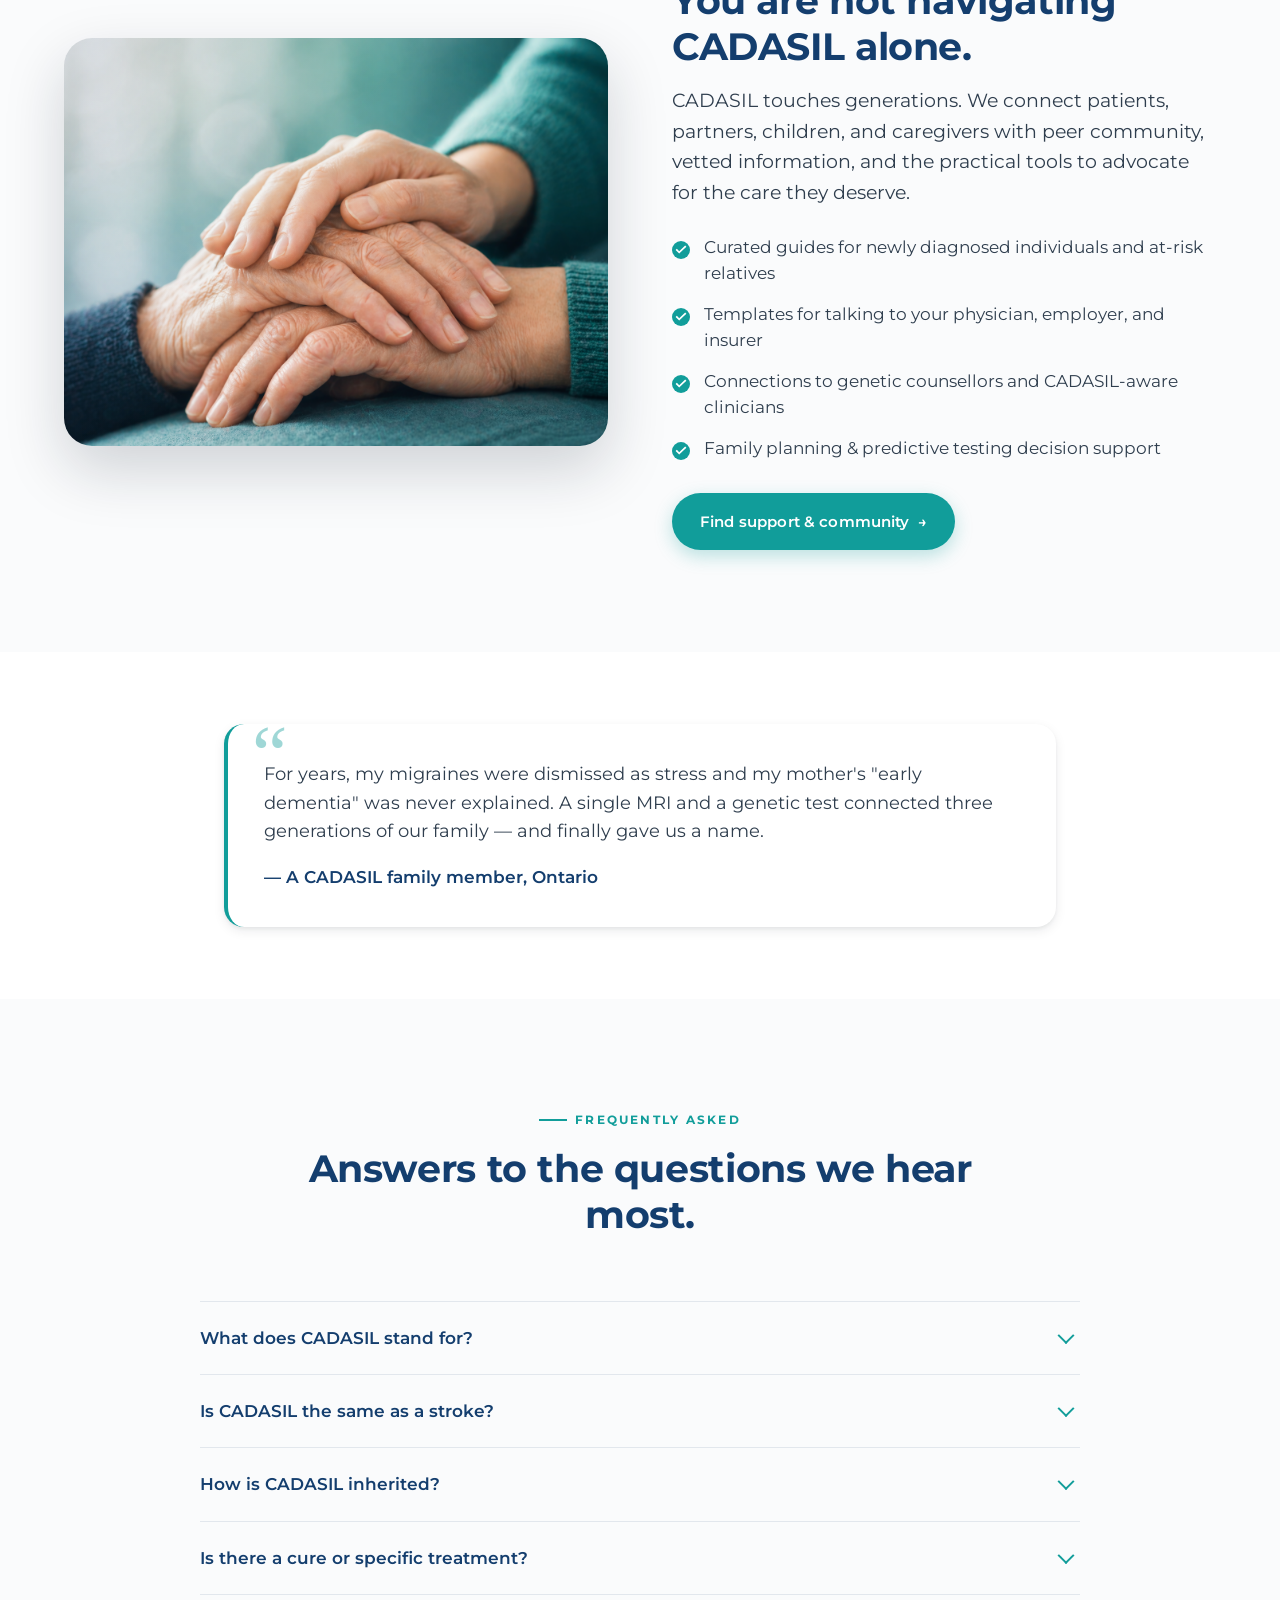
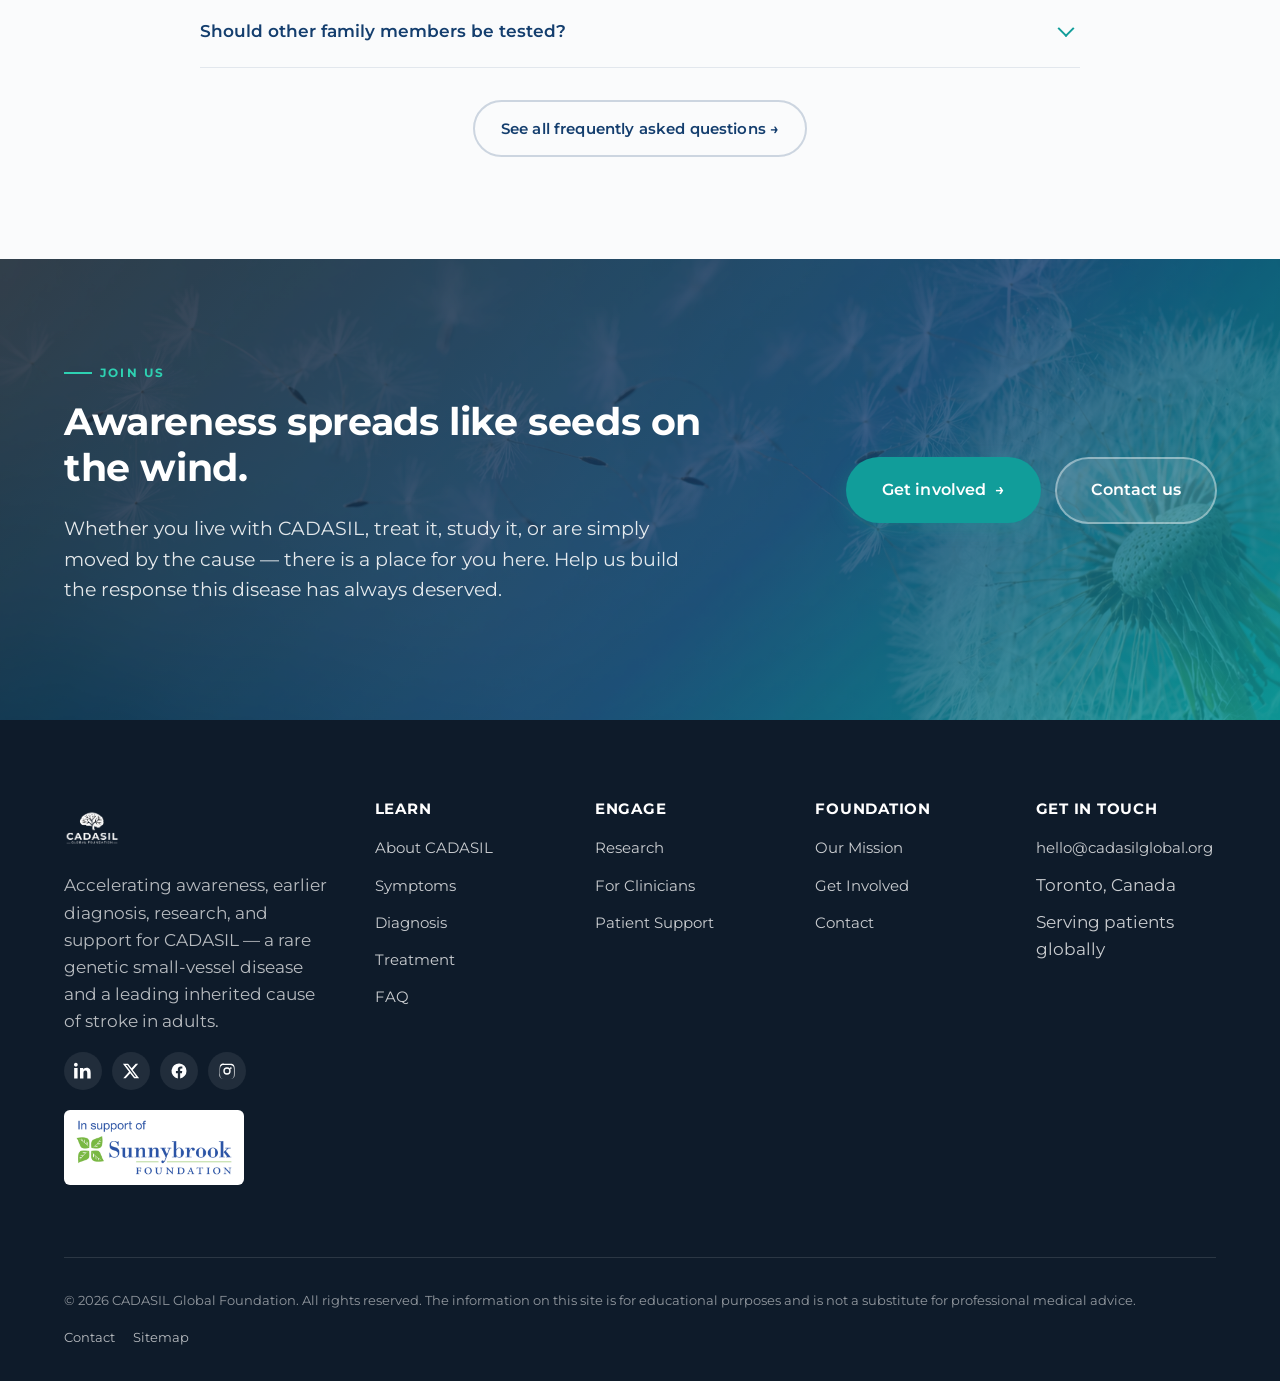
==== commit 25e39062: "Swap Sunnybrook logo JPG for a smaller PNG The Sunnybrook Foundation supplied a PNG version of the "" ====
--- a/index.html
+++ b/index.html
@@ -533,7 +533,7 @@
           </ul>
           <div style="margin-top:20px;">
             <a href="https://secure.sunnybrook.ca/registrant/FundraisingPage.aspx?registrationID=5618821&amp;langPref=en-CA#&amp;panel1-2" target="_blank" rel="noopener">
-              <img src="assets/img/sunnybrook-foundation-logo.jpg" alt="In support of Sunnybrook Foundation" style="max-width:180px;height:auto;background:#fff;padding:10px 12px;border-radius:6px;display:block;" />
+              <img src="assets/img/sunnybrook-foundation-logo.png" alt="In support of Sunnybrook Foundation" style="max-width:180px;height:auto;background:#fff;padding:10px 12px;border-radius:6px;display:block;" />
             </a>
           </div>
         </div>
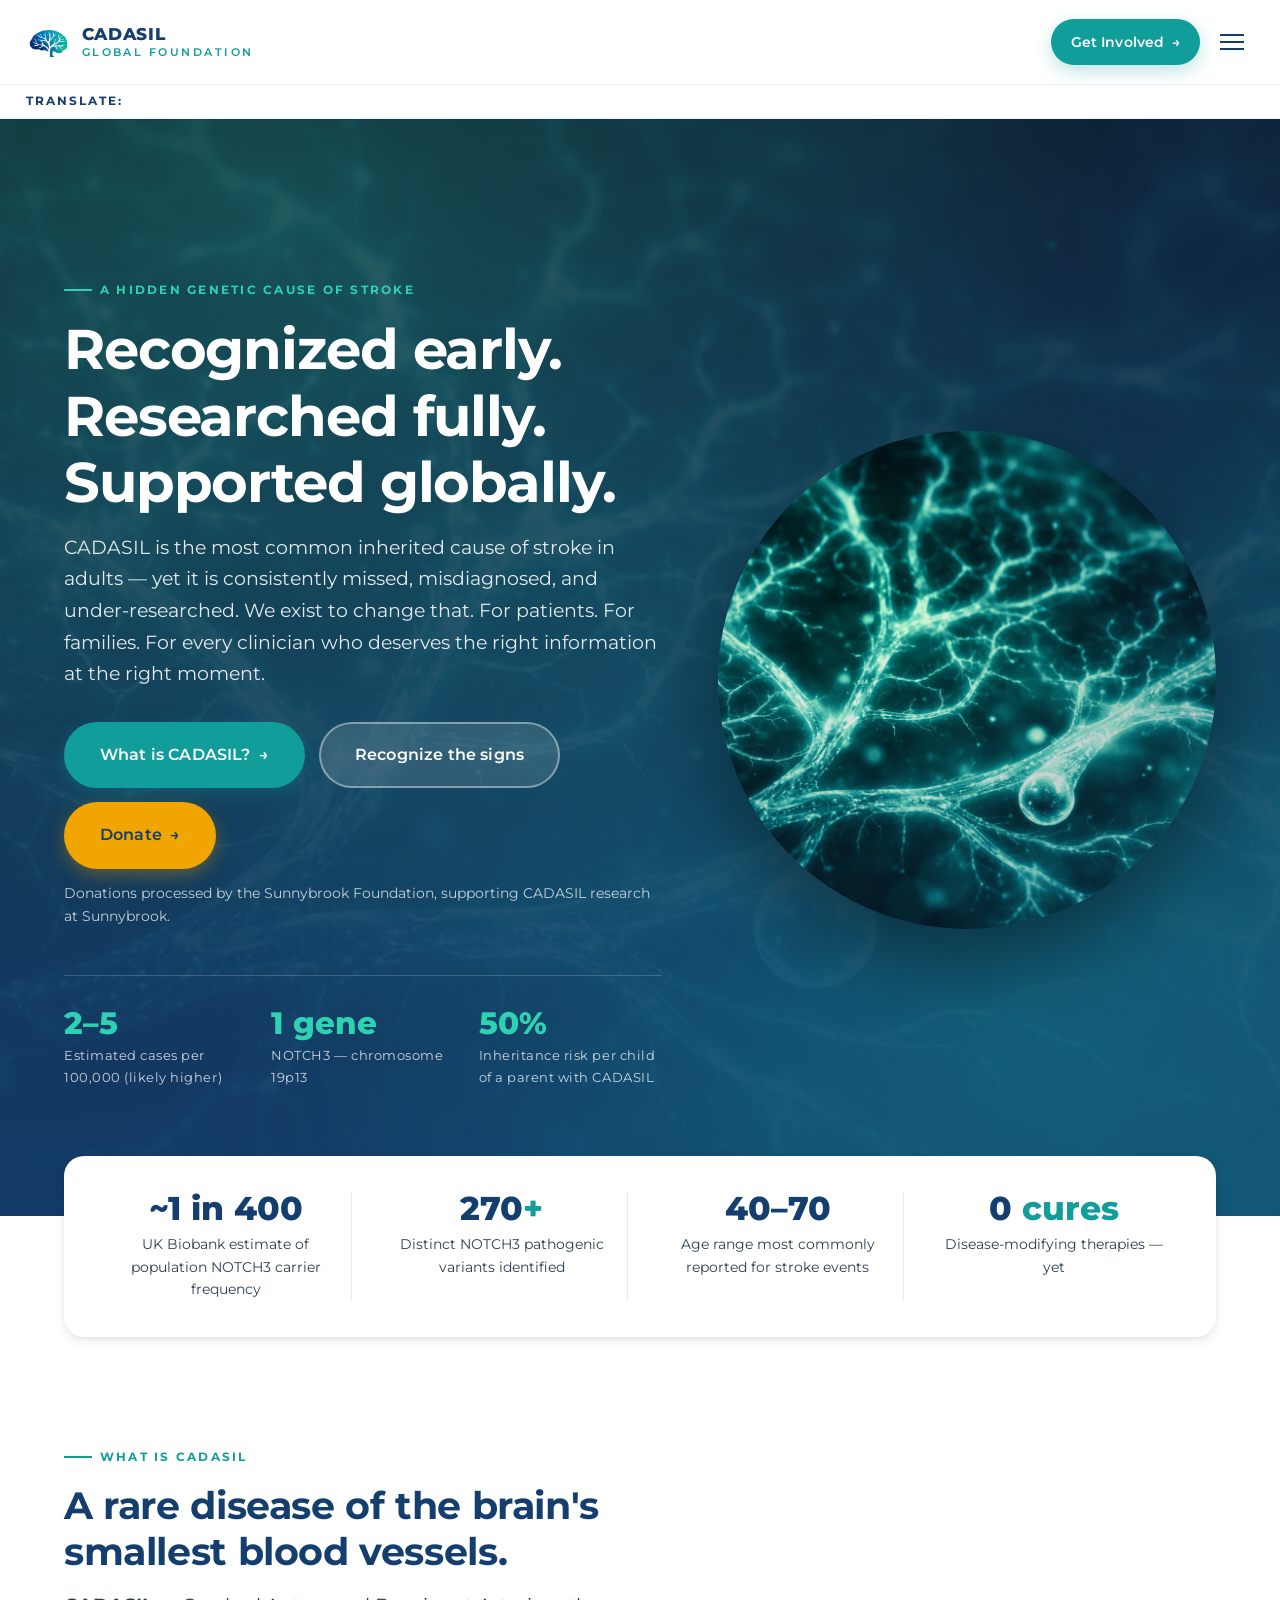
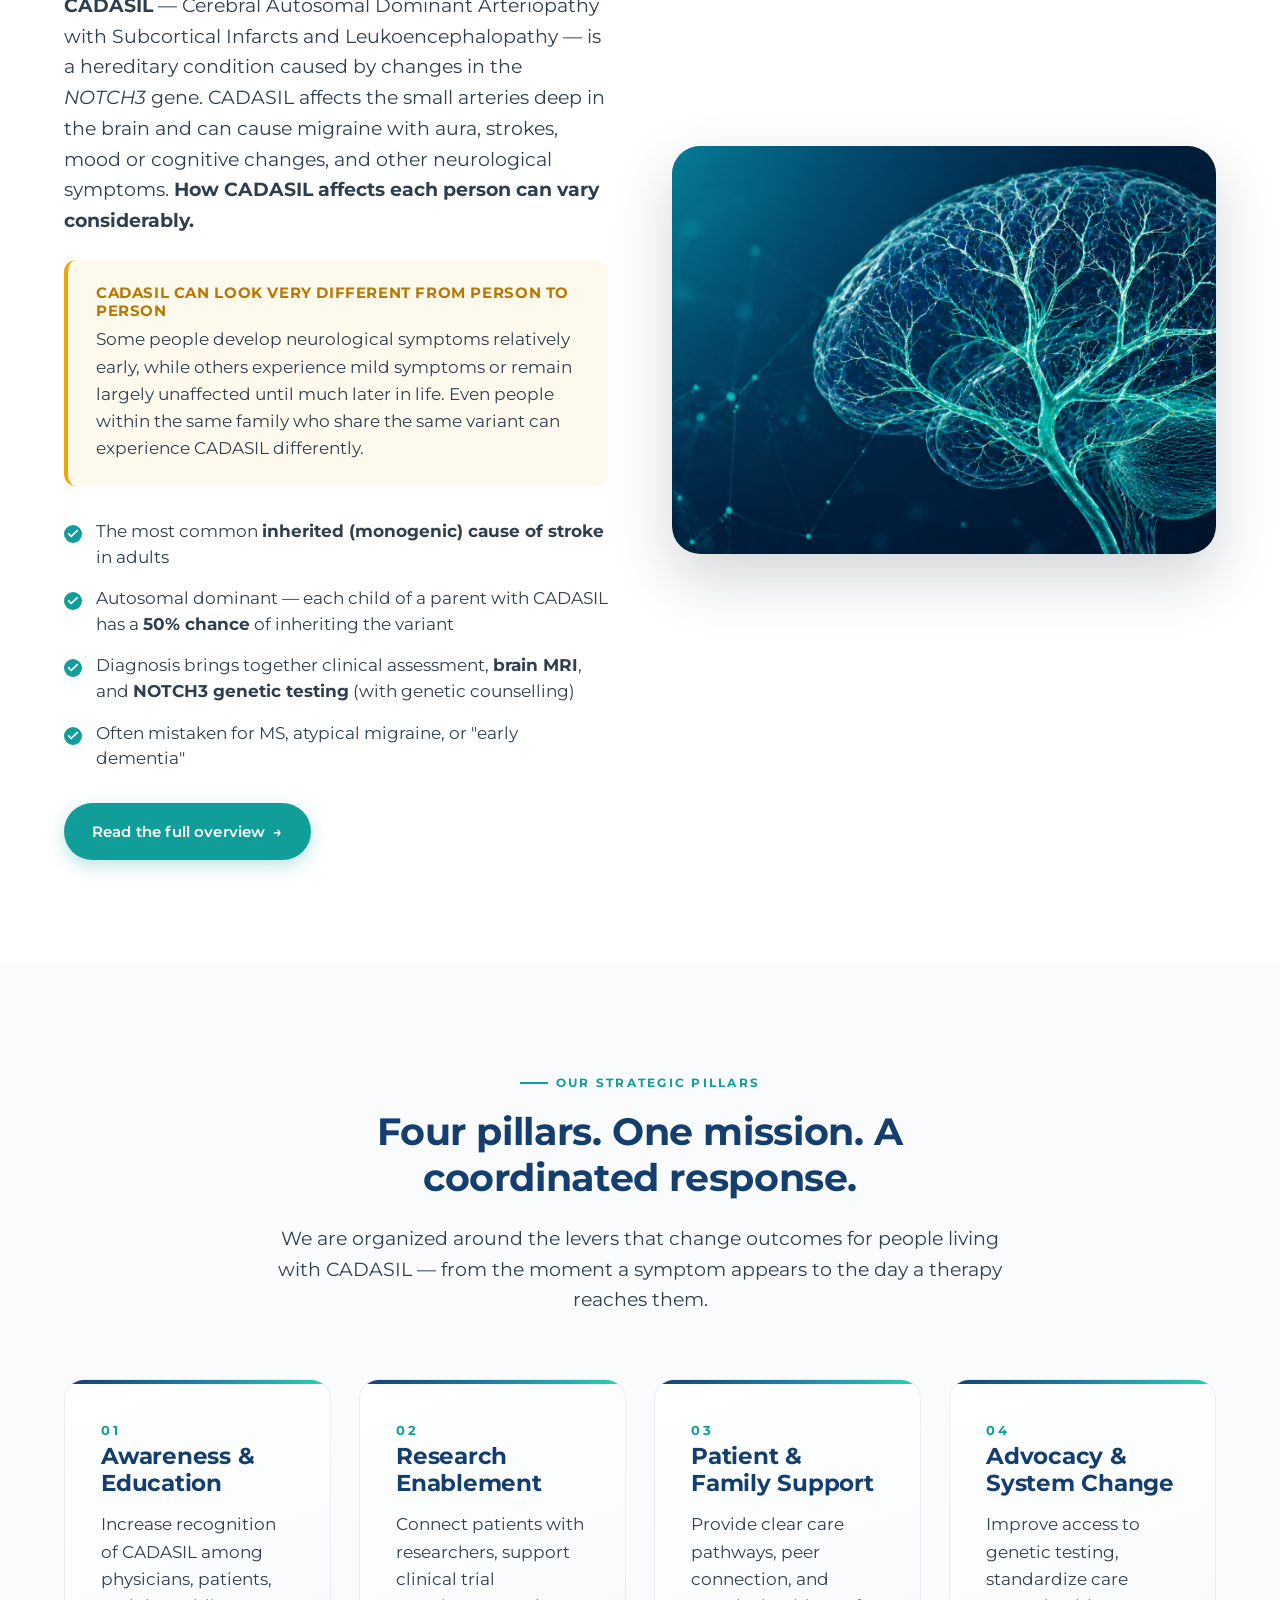
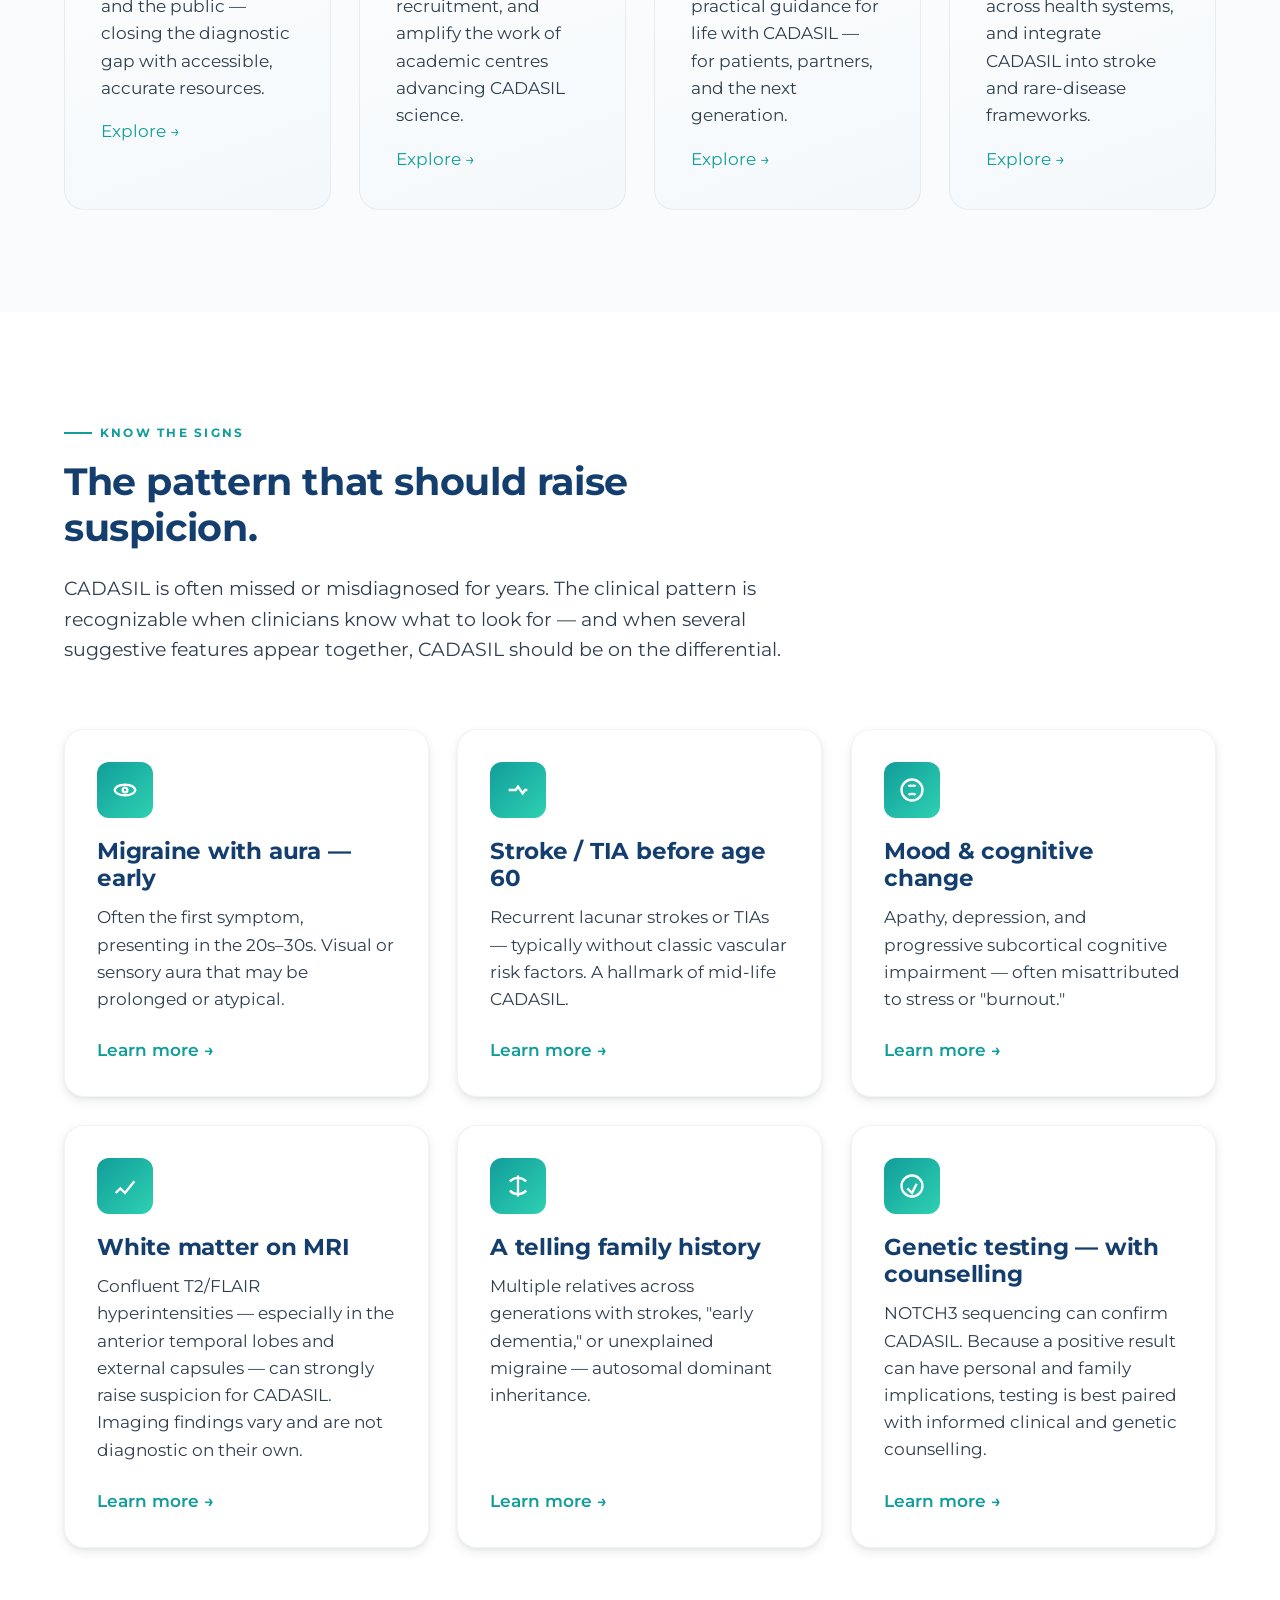
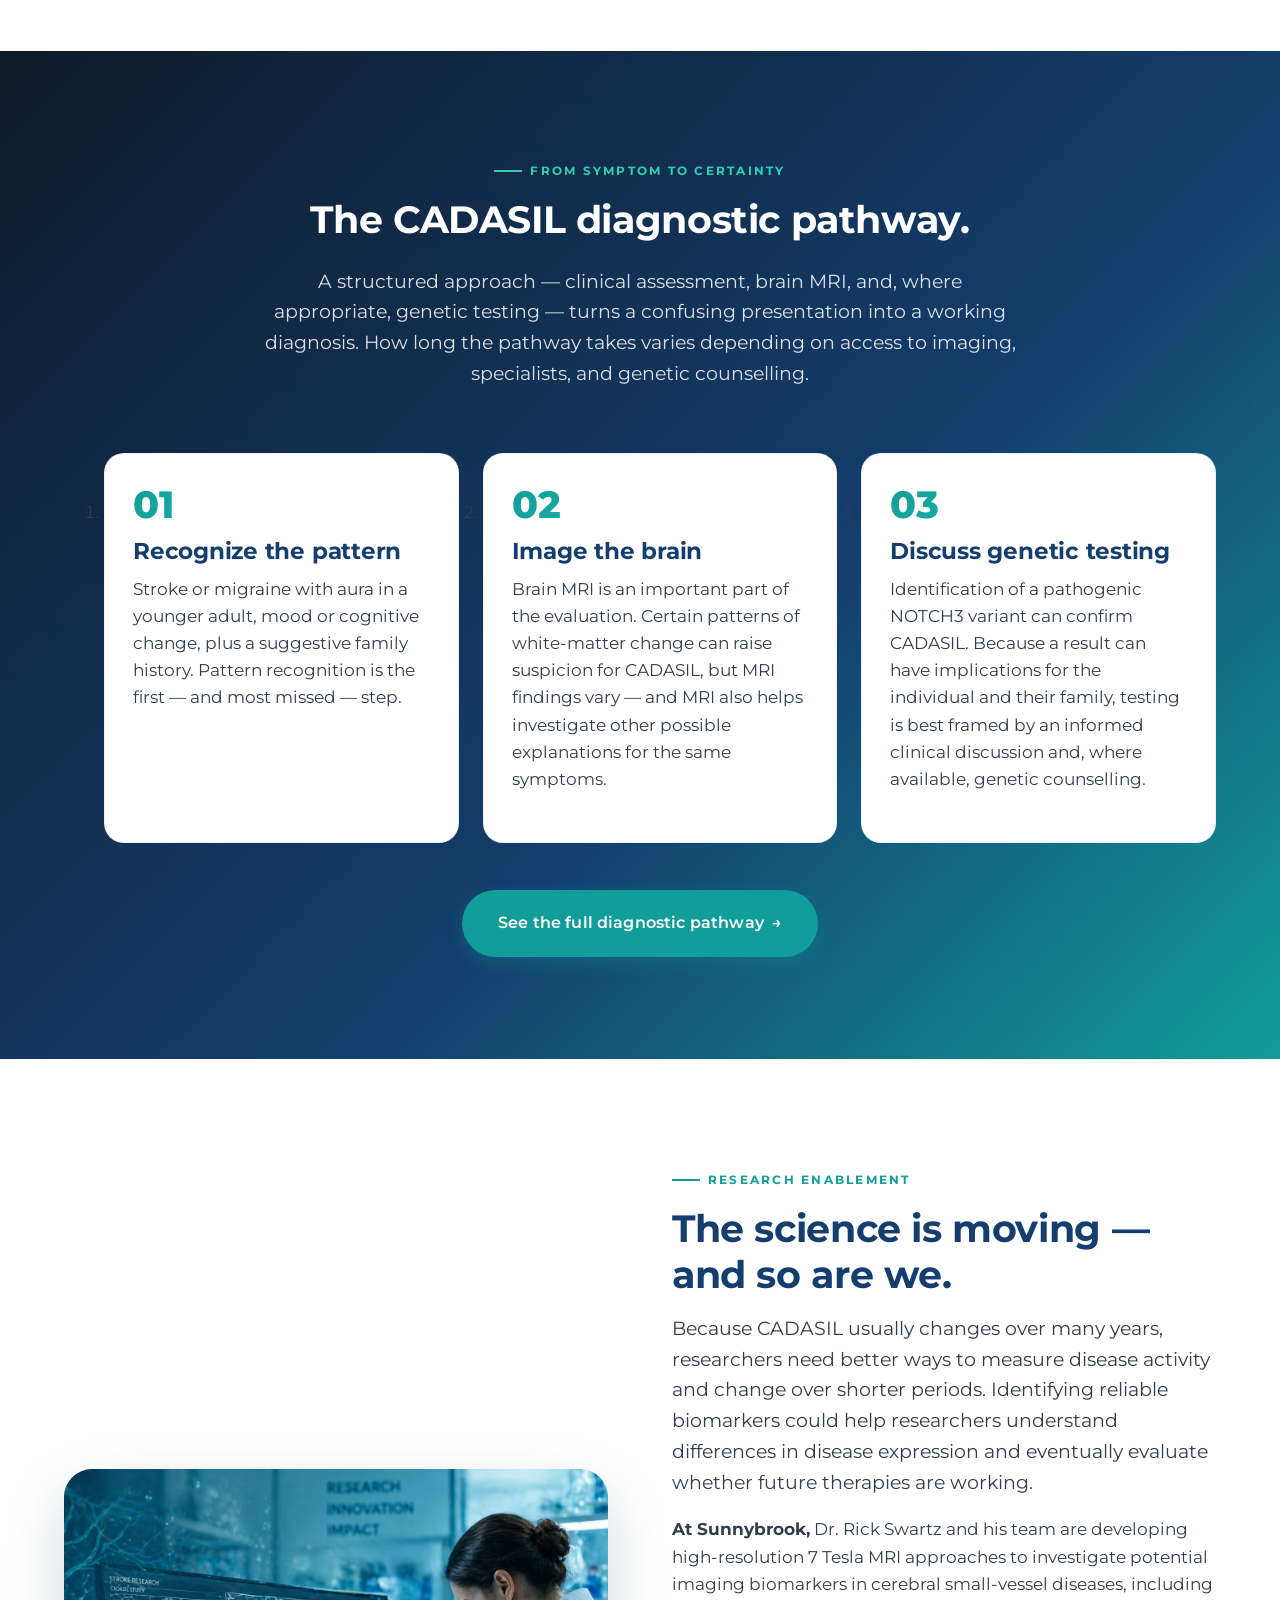
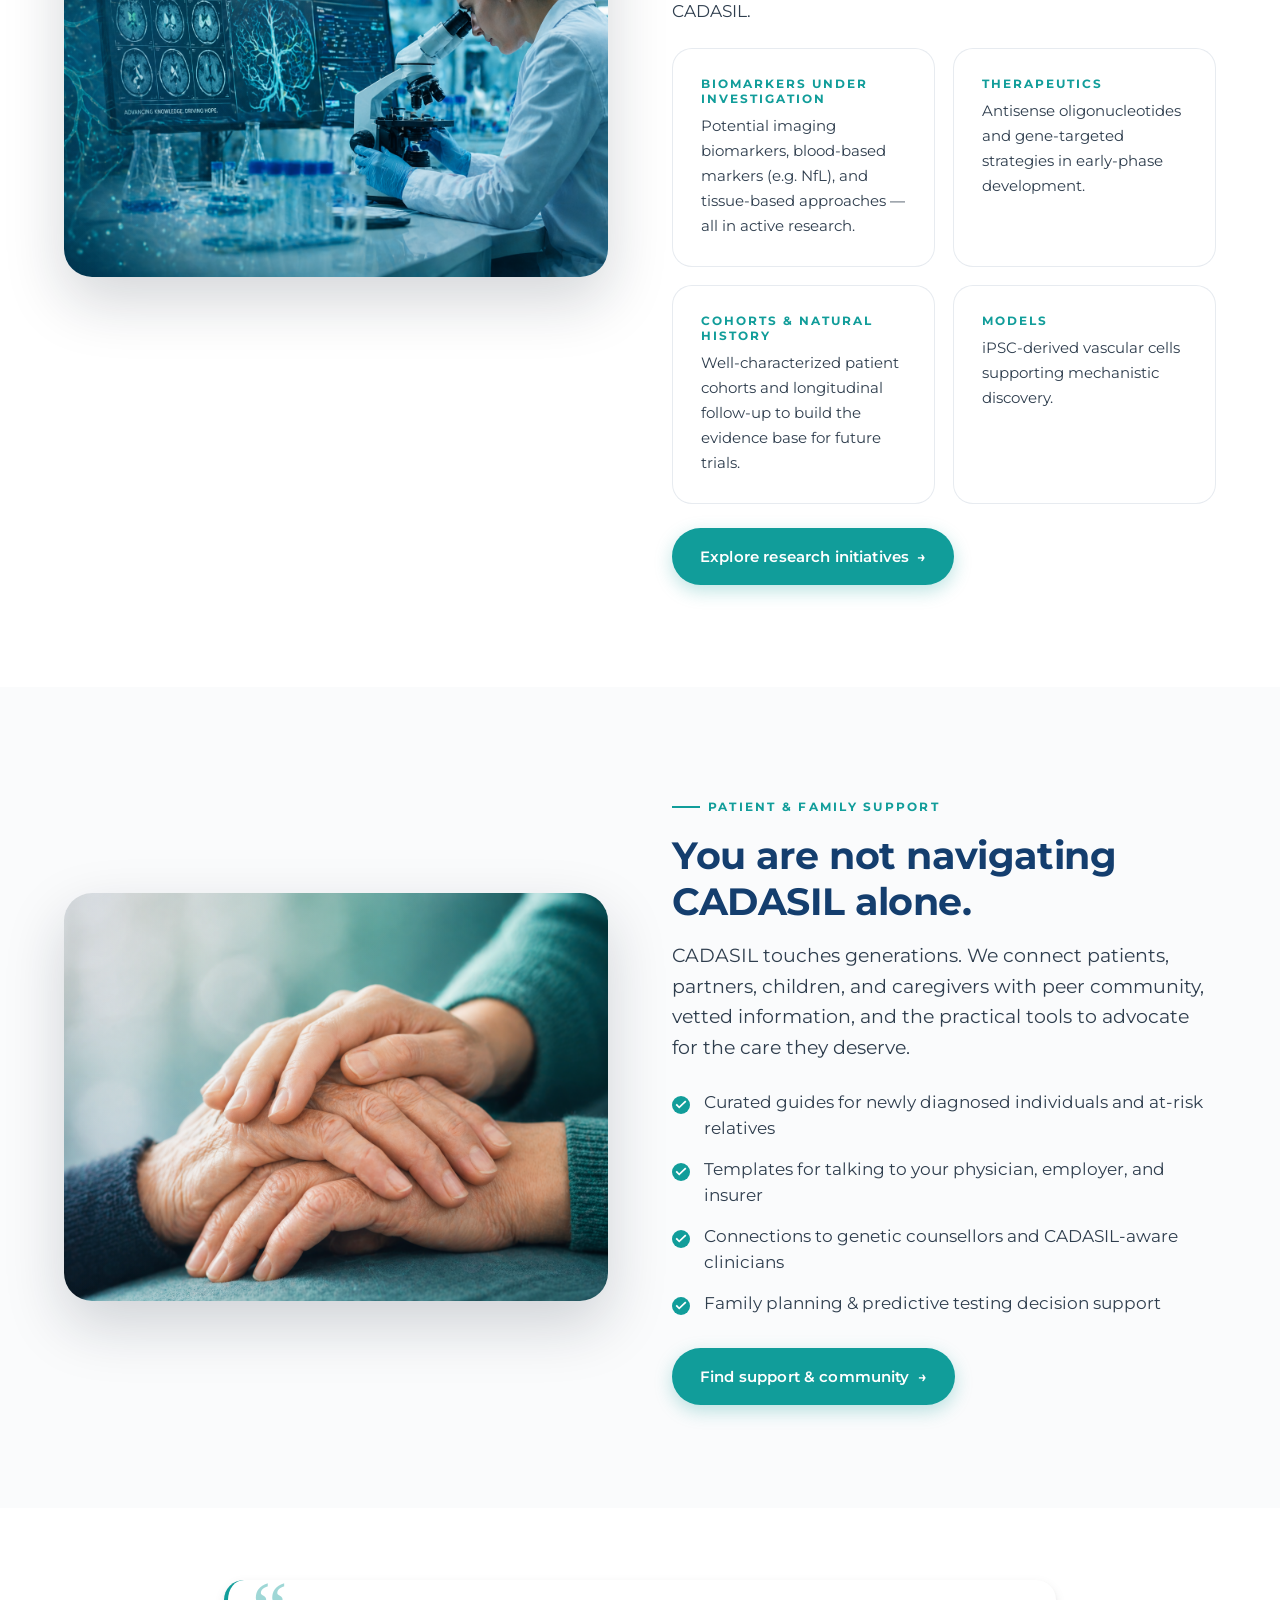
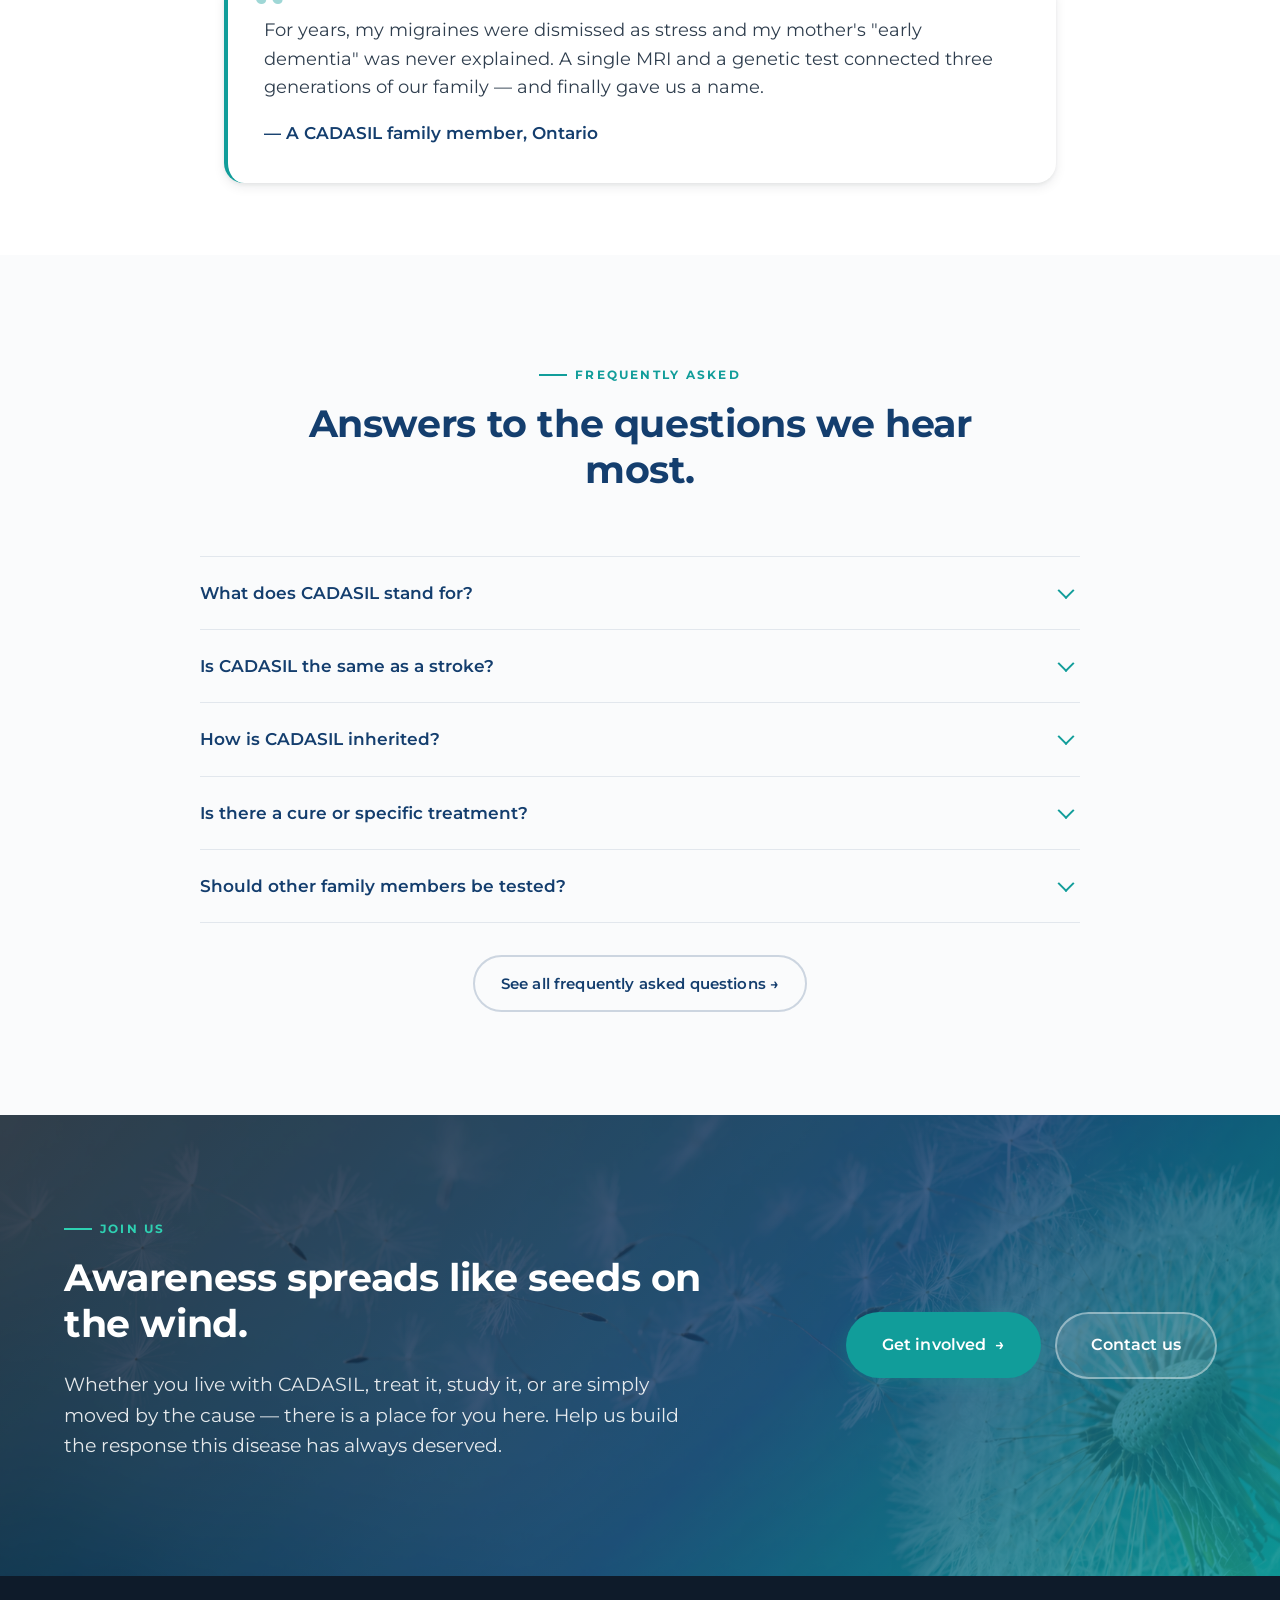
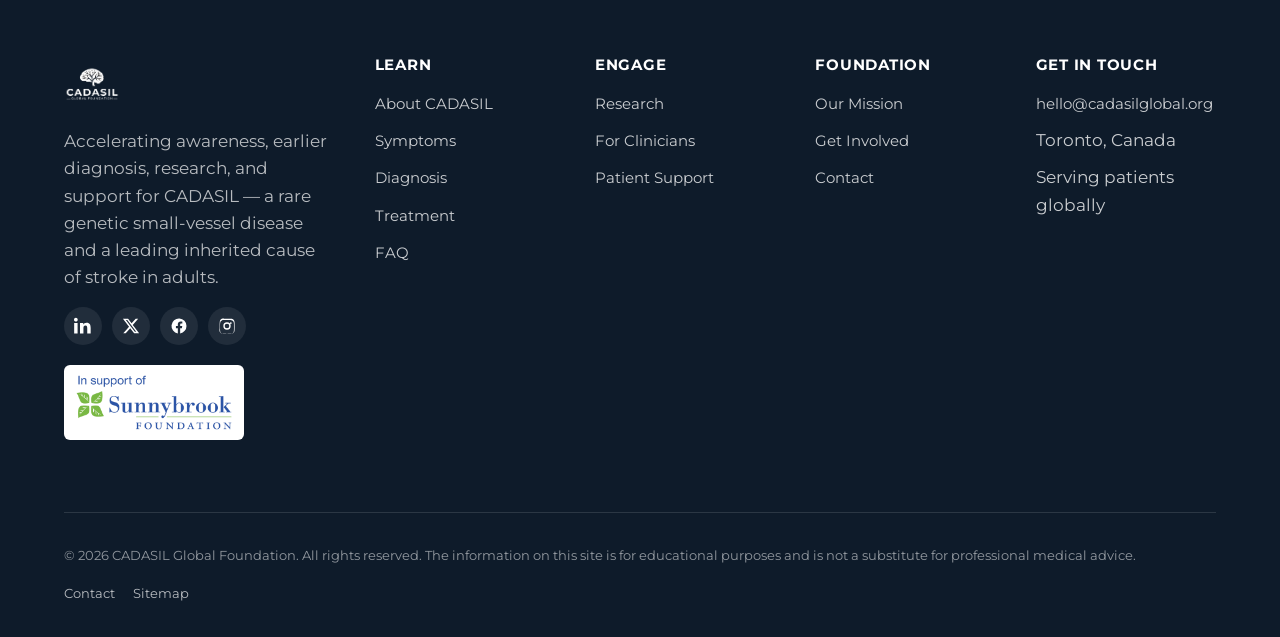
==== commit b64a5bac: "Content revision brief: variability, plain language, safer claims Apply the September 24 review with" ====
--- a/index.html
+++ b/index.html
@@ -144,7 +144,7 @@
         "possibleTreatment": {
           "@type": "MedicalTherapy",
           "name": "Vascular risk factor management and supportive care",
-          "description": "There is no disease-modifying therapy for CADASIL. Management focuses on aggressive control of vascular risk factors, migraine prevention, and multidisciplinary supportive care."
+          "description": "No treatment currently reverses or specifically stops CADASIL. Care generally focuses on managing symptoms, addressing modifiable vascular risk factors, and applying established stroke-prevention principles where appropriate — coordinated with a CADASIL-aware clinical team."
         }
       }
     ]
@@ -202,7 +202,7 @@
               <a class="btn btn-on-dark btn-lg" href="symptoms.html">Recognize the signs</a>
               <a class="btn btn-donate btn-lg" href="https://secure.sunnybrook.ca/registrant/FundraisingPage.aspx?registrationID=5618821&amp;langPref=en-CA#&amp;panel1-2" target="_blank" rel="noopener">Donate <span class="arrow" aria-hidden="true">→</span></a>
             </div>
-            <p style="font-size:0.85rem;margin-top:1em;color:rgba(255,255,255,0.75);">Donations processed by the Sunnybrook Foundation, directed specifically to CADASIL research.</p>
+            <p style="font-size:0.85rem;margin-top:1em;color:rgba(255,255,255,0.75);">Donations processed by the Sunnybrook Foundation, supporting CADASIL research at Sunnybrook.</p>
             <div class="hero-stats">
               <div class="hero-stat">
                 <span class="num"><span data-count="2" data-suffix="–5">2–5</span></span>
@@ -229,16 +229,16 @@
     <div class="container">
       <div class="stat-strip reveal">
         <div class="stat">
-          <span class="num"><span data-count="20"></span><span class="unit">+ yrs</span></span>
-          <span class="label">Average diagnostic delay reported by patients</span>
+          <span class="num">~1 in <span data-count="400"></span></span>
+          <span class="label">UK Biobank estimate of population NOTCH3 carrier frequency</span>
         </div>
         <div class="stat">
           <span class="num"><span data-count="270"></span><span class="unit">+</span></span>
           <span class="label">Distinct NOTCH3 pathogenic variants identified</span>
         </div>
         <div class="stat">
-          <span class="num"><span data-count="60"></span><span class="unit">s</span></span>
-          <span class="label">Typical age of onset for major stroke events</span>
+          <span class="num"><span data-count="40"></span>–<span data-count="70"></span></span>
+          <span class="label">Age range most commonly reported for stroke events</span>
         </div>
         <div class="stat">
           <span class="num"><span data-count="0"></span><span class="unit"> cures</span></span>
@@ -254,12 +254,16 @@
           <div class="split-copy reveal">
             <span class="eyebrow">What is CADASIL</span>
             <h2>A rare disease of the brain's smallest blood vessels.</h2>
-            <p class="lede"><strong>CADASIL</strong> — Cerebral Autosomal Dominant Arteriopathy with Subcortical Infarcts and Leukoencephalopathy — is a hereditary condition caused by mutations in the <em>NOTCH3</em> gene. It silently damages the small arteries deep in the brain, leading to migraine with aura, recurrent strokes, mood changes, and progressive cognitive decline.</p>
+            <p class="lede"><strong>CADASIL</strong> — Cerebral Autosomal Dominant Arteriopathy with Subcortical Infarcts and Leukoencephalopathy — is a hereditary condition caused by changes in the <em>NOTCH3</em> gene. CADASIL affects the small arteries deep in the brain and can cause migraine with aura, strokes, mood or cognitive changes, and other neurological symptoms. <strong>How CADASIL affects each person can vary considerably.</strong></p>
+            <div class="callout warn" style="margin:1.5em 0;">
+              <h4>CADASIL can look very different from person to person</h4>
+              <p style="margin-bottom:0;">Some people develop neurological symptoms relatively early, while others experience mild symptoms or remain largely unaffected until much later in life. Even people within the same family who share the same variant can experience CADASIL differently.</p>
+            </div>
             <ul class="checklist">
-              <li>The leading <strong>monogenic cause of stroke</strong> in adults</li>
-              <li>Autosomal dominant — each child of a carrier has a <strong>50% risk</strong></li>
-              <li>Confirmed by <strong>NOTCH3 genetic testing</strong>, supported by MRI</li>
-              <li>Often misdiagnosed as MS, atypical migraine, or "early dementia"</li>
+              <li>The most common <strong>inherited (monogenic) cause of stroke</strong> in adults</li>
+              <li>Autosomal dominant — each child of a parent with CADASIL has a <strong>50% chance</strong> of inheriting the variant</li>
+              <li>Diagnosis brings together clinical assessment, <strong>brain MRI</strong>, and <strong>NOTCH3 genetic testing</strong> (with genetic counselling)</li>
+              <li>Often mistaken for MS, atypical migraine, or "early dementia"</li>
             </ul>
             <a class="btn btn-primary" href="about-cadasil.html">Read the full overview <span class="arrow" aria-hidden="true">→</span></a>
           </div>
@@ -313,7 +317,7 @@
         <header class="section-header left reveal">
           <span class="eyebrow">Know the signs</span>
           <h2>The pattern that should raise suspicion.</h2>
-          <p class="lede">Most CADASIL diagnoses are delayed by a decade or more. The clinical pattern is recognizable when you know what to look for.</p>
+          <p class="lede">CADASIL is often missed or misdiagnosed for years. The clinical pattern is recognizable when clinicians know what to look for — and when several suggestive features appear together, CADASIL should be on the differential.</p>
         </header>
         <div class="grid grid-3">
           <article class="card reveal">
@@ -345,7 +349,7 @@
               <svg viewBox="0 0 24 24" fill="none" stroke="currentColor" stroke-width="2"><path d="M4 18l4-4 4 4 8-10"/></svg>
             </div>
             <h3>White matter on MRI</h3>
-            <p>Confluent T2/FLAIR hyperintensities — especially in the anterior temporal lobes and external capsules — are nearly pathognomonic.</p>
+            <p>Confluent T2/FLAIR hyperintensities — especially in the anterior temporal lobes and external capsules — can strongly raise suspicion for CADASIL. Imaging findings vary and are not diagnostic on their own.</p>
             <a class="card-link" href="diagnosis.html#mri">Learn more →</a>
           </article>
           <article class="card reveal delay-1">
@@ -360,8 +364,8 @@
             <div class="icon-wrap" aria-hidden="true">
               <svg viewBox="0 0 24 24" fill="none" stroke="currentColor" stroke-width="2"><path d="M8 14l4 4 4-8"/><circle cx="12" cy="12" r="9"/></svg>
             </div>
-            <h3>Genetic confirmation</h3>
-            <p>NOTCH3 sequencing, ideally with genetic counselling. Most pathogenic variants involve cysteine residues in EGFr domains 1–6.</p>
+            <h3>Genetic testing — with counselling</h3>
+            <p>NOTCH3 sequencing can confirm CADASIL. Because a positive result can have personal and family implications, testing is best paired with informed clinical and genetic counselling.</p>
             <a class="card-link" href="diagnosis.html#genetics">Learn more →</a>
           </article>
         </div>
@@ -375,20 +379,20 @@
         <header class="section-header reveal">
           <span class="eyebrow on-dark">From symptom to certainty</span>
           <h2>The CADASIL diagnostic pathway.</h2>
-          <p class="lede" style="margin-inline:auto;color:rgba(255,255,255,.85);">A structured approach turns a confusing presentation into a confirmed diagnosis — usually within weeks, not decades.</p>
+          <p class="lede" style="margin-inline:auto;color:rgba(255,255,255,.85);">A structured approach — clinical assessment, brain MRI, and, where appropriate, genetic testing — turns a confusing presentation into a working diagnosis. How long the pathway takes varies depending on access to imaging, specialists, and genetic counselling.</p>
         </header>
         <ol class="steps reveal">
           <li class="step">
             <h3>Recognize the pattern</h3>
-            <p>Mid-life stroke or migraine with aura, mood or cognitive change, plus a positive family history. Pattern recognition is the first and most missed step.</p>
+            <p>Stroke or migraine with aura in a younger adult, mood or cognitive change, plus a suggestive family history. Pattern recognition is the first — and most missed — step.</p>
           </li>
           <li class="step">
             <h3>Image the brain</h3>
-            <p>Brain MRI with FLAIR is essential. Look for confluent leukoencephalopathy with anterior temporal pole and external capsule involvement, and lacunar infarcts.</p>
+            <p>Brain MRI is an important part of the evaluation. Certain patterns of white-matter change can raise suspicion for CADASIL, but MRI findings vary — and MRI also helps investigate other possible explanations for the same symptoms.</p>
           </li>
           <li class="step">
-            <h3>Confirm genetically</h3>
-            <p>NOTCH3 gene sequencing — ideally as part of a small-vessel disease or stroke gene panel — confirms the diagnosis. Genetic counselling supports the patient and family.</p>
+            <h3>Discuss genetic testing</h3>
+            <p>Identification of a pathogenic NOTCH3 variant can confirm CADASIL. Because a result can have implications for the individual and their family, testing is best framed by an informed clinical discussion and, where available, genetic counselling.</p>
           </li>
         </ol>
         <div class="center" style="margin-top:48px;">
@@ -404,23 +408,24 @@
           <div class="split-copy reveal">
             <span class="eyebrow">Research Enablement</span>
             <h2>The science is moving — and so are we.</h2>
-            <p class="lede">From new biomarker work to early-stage therapeutic candidates, CADASIL research is accelerating. Patients and families are the missing link in turning that progress into trials, registries, and care.</p>
+            <p class="lede">Because CADASIL usually changes over many years, researchers need better ways to measure disease activity and change over shorter periods. Identifying reliable biomarkers could help researchers understand differences in disease expression and eventually evaluate whether future therapies are working.</p>
+            <p><strong>At Sunnybrook,</strong> Dr. Rick Swartz and his team are developing high-resolution 7 Tesla MRI approaches to investigate potential imaging biomarkers in cerebral small-vessel diseases, including CADASIL.</p>
             <div class="grid grid-2" style="gap:18px;margin-top:1.4em;">
               <div class="card-bordered">
-                <h4 style="color:var(--teal);font-size:.78rem;letter-spacing:.16em;text-transform:uppercase;margin-bottom:6px;">Biomarkers</h4>
-                <p style="margin:0;font-size:.95rem;">Plasma NfL, advanced diffusion MRI, and emerging skin-biopsy assays.</p>
+                <h4 style="color:var(--teal);font-size:.78rem;letter-spacing:.16em;text-transform:uppercase;margin-bottom:6px;">Biomarkers under investigation</h4>
+                <p style="margin:0;font-size:.95rem;">Potential imaging biomarkers, blood-based markers (e.g. NfL), and tissue-based approaches — all in active research.</p>
               </div>
               <div class="card-bordered">
                 <h4 style="color:var(--teal);font-size:.78rem;letter-spacing:.16em;text-transform:uppercase;margin-bottom:6px;">Therapeutics</h4>
-                <p style="margin:0;font-size:.95rem;">Antisense oligonucleotides and gene-targeted strategies in early phases.</p>
+                <p style="margin:0;font-size:.95rem;">Antisense oligonucleotides and gene-targeted strategies in early-phase development.</p>
               </div>
               <div class="card-bordered">
-                <h4 style="color:var(--teal);font-size:.78rem;letter-spacing:.16em;text-transform:uppercase;margin-bottom:6px;">Registries</h4>
-                <p style="margin:0;font-size:.95rem;">Natural-history cohorts powering trial readiness across continents.</p>
+                <h4 style="color:var(--teal);font-size:.78rem;letter-spacing:.16em;text-transform:uppercase;margin-bottom:6px;">Cohorts &amp; natural history</h4>
+                <p style="margin:0;font-size:.95rem;">Well-characterized patient cohorts and longitudinal follow-up to build the evidence base for future trials.</p>
               </div>
               <div class="card-bordered">
                 <h4 style="color:var(--teal);font-size:.78rem;letter-spacing:.16em;text-transform:uppercase;margin-bottom:6px;">Models</h4>
-                <p style="margin:0;font-size:.95rem;">iPSC-derived vascular cells unlocking mechanistic discovery.</p>
+                <p style="margin:0;font-size:.95rem;">iPSC-derived vascular cells supporting mechanistic discovery.</p>
               </div>
             </div>
             <a class="btn btn-primary" style="margin-top:24px;" href="research.html">Explore research initiatives <span class="arrow" aria-hidden="true">→</span></a>
@@ -487,7 +492,7 @@
           </div>
           <div class="faq-item">
             <button class="faq-q">Is there a cure or specific treatment?</button>
-            <div class="faq-a"><div class="faq-a-inner"><p>There is currently no disease-modifying therapy. Care focuses on aggressive management of vascular risk factors (especially blood pressure and smoking), migraine prevention, mood support, cognitive rehabilitation, and avoiding therapies — like IV thrombolytics in some settings — that may carry added risk. Several therapeutic strategies are now in early development.</p></div></div>
+            <div class="faq-a"><div class="faq-a-inner"><p>No treatment currently reverses or specifically stops CADASIL. Care generally focuses on managing symptoms, addressing modifiable vascular risk factors, applying established stroke-prevention principles where appropriate, and considering individual medication and procedure decisions with a CADASIL-aware clinical team. Several therapeutic strategies are in early-stage development.</p></div></div>
           </div>
           <div class="faq-item">
             <button class="faq-q">Should other family members be tested?</button>
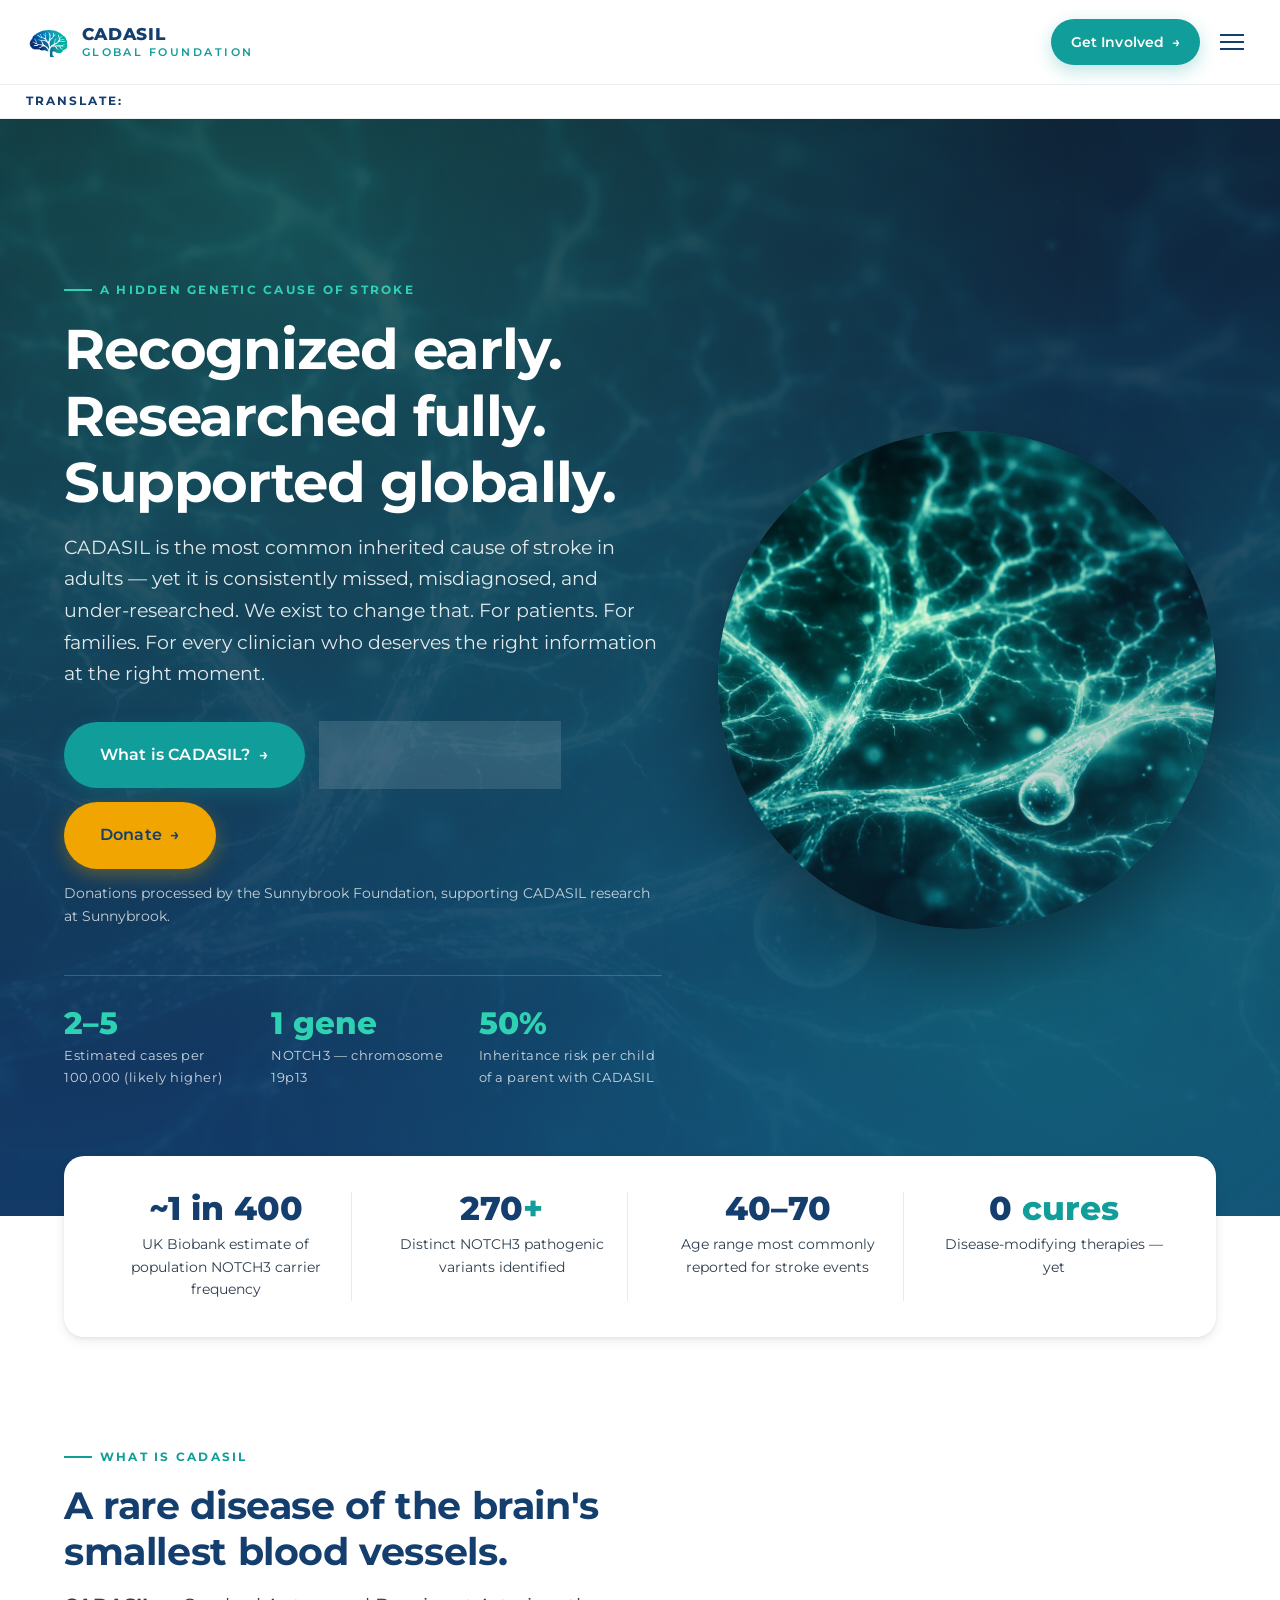
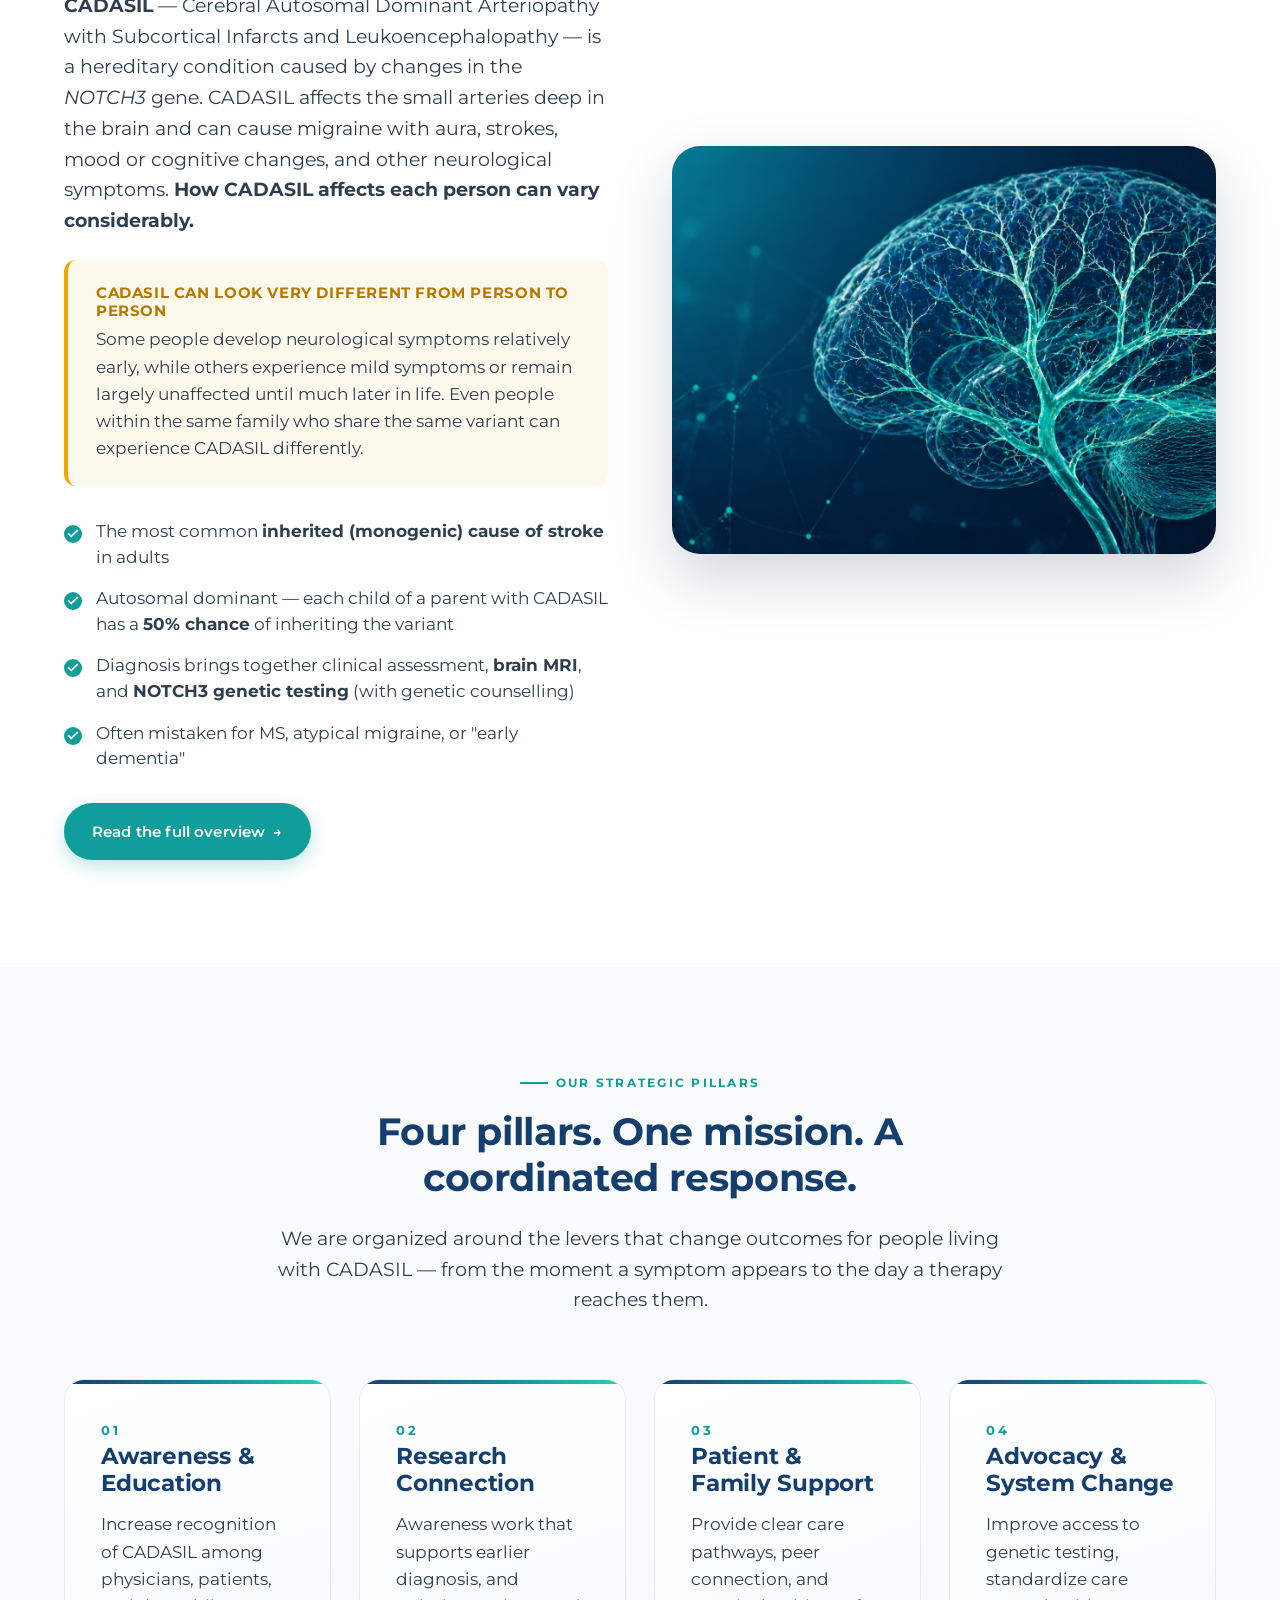
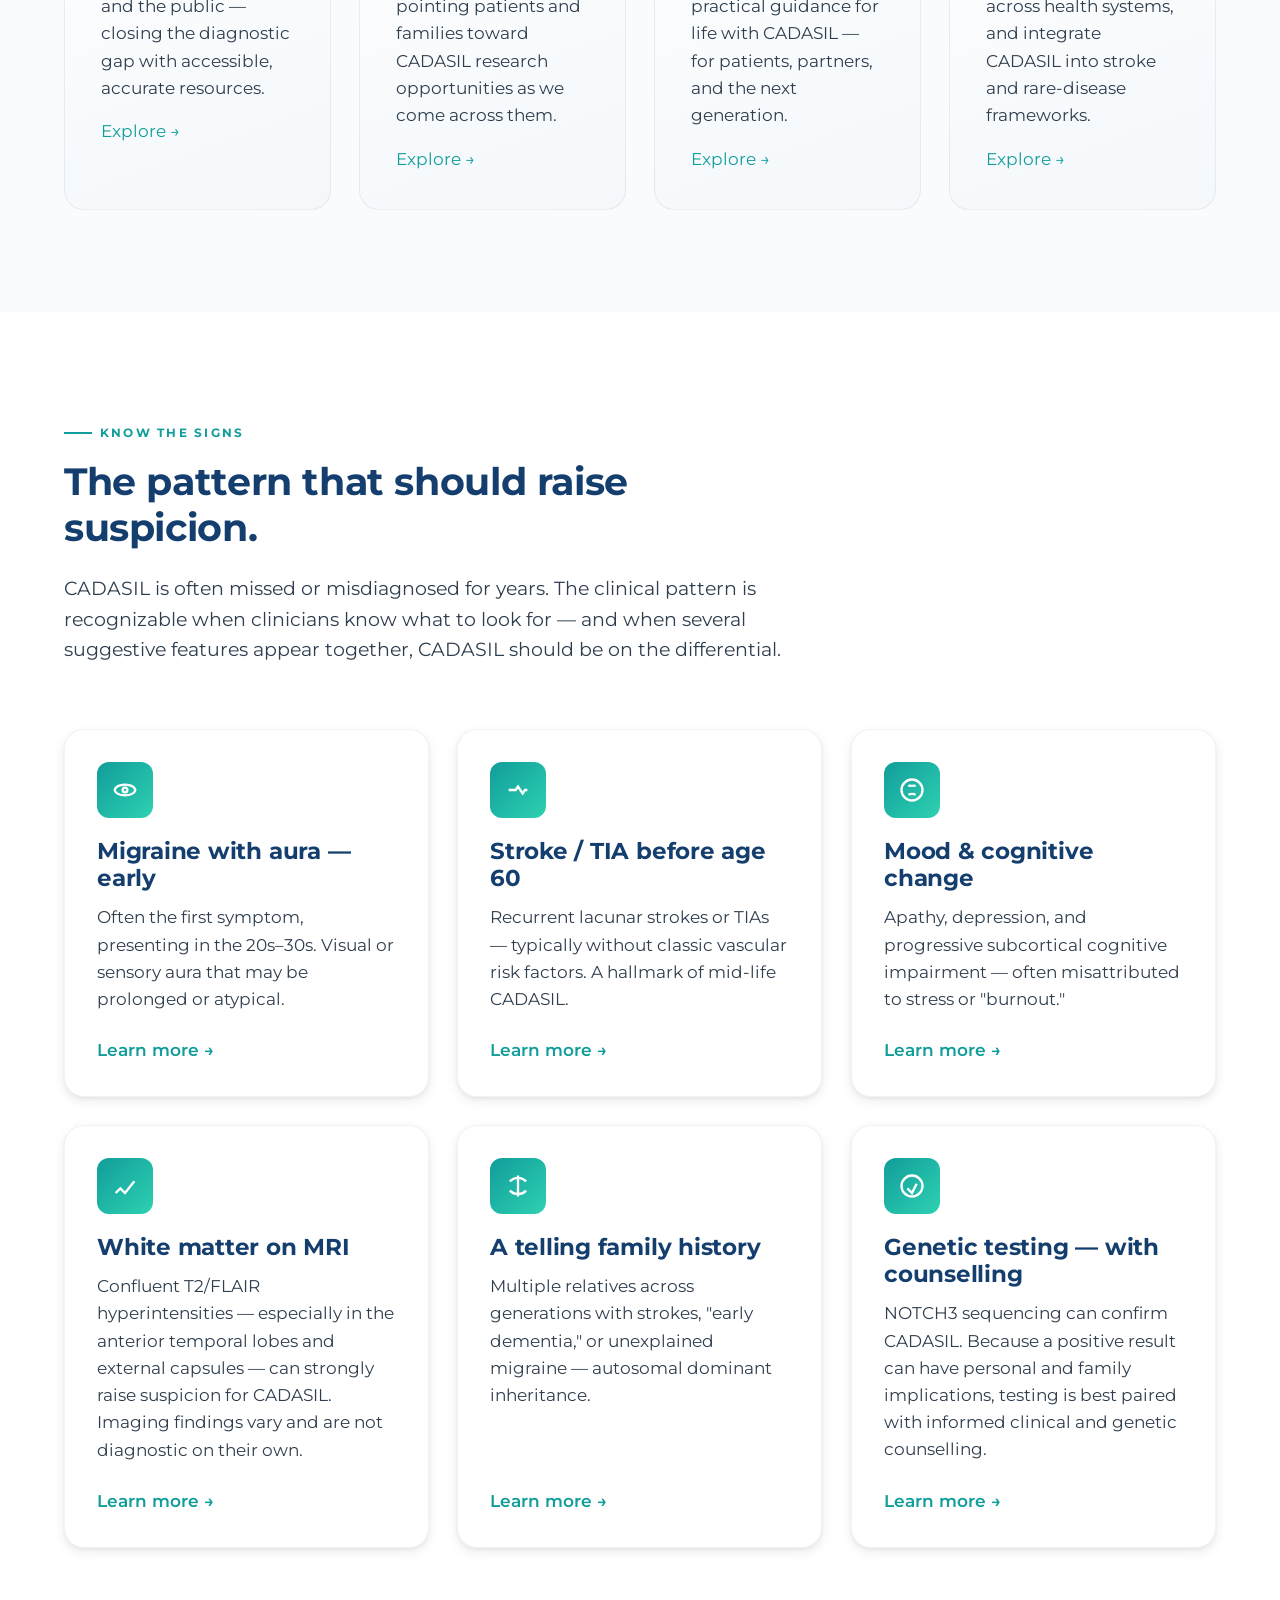
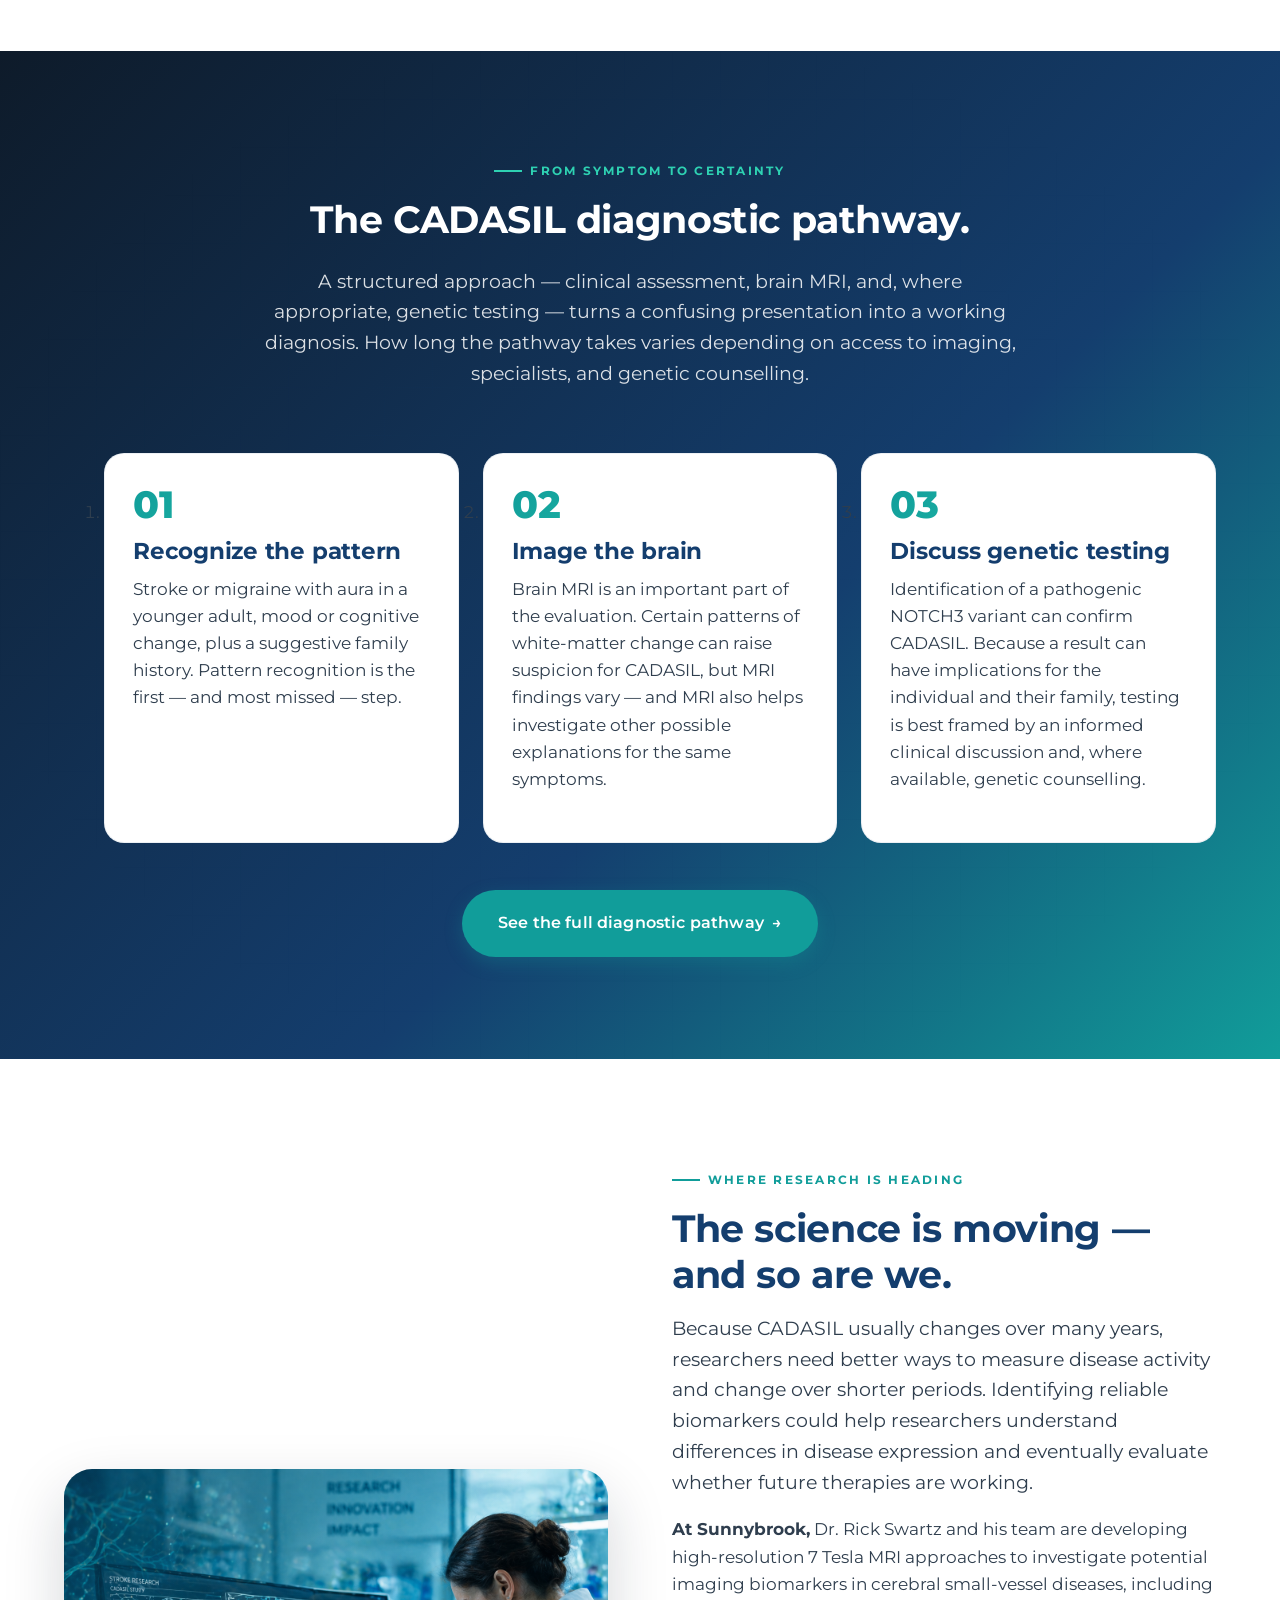
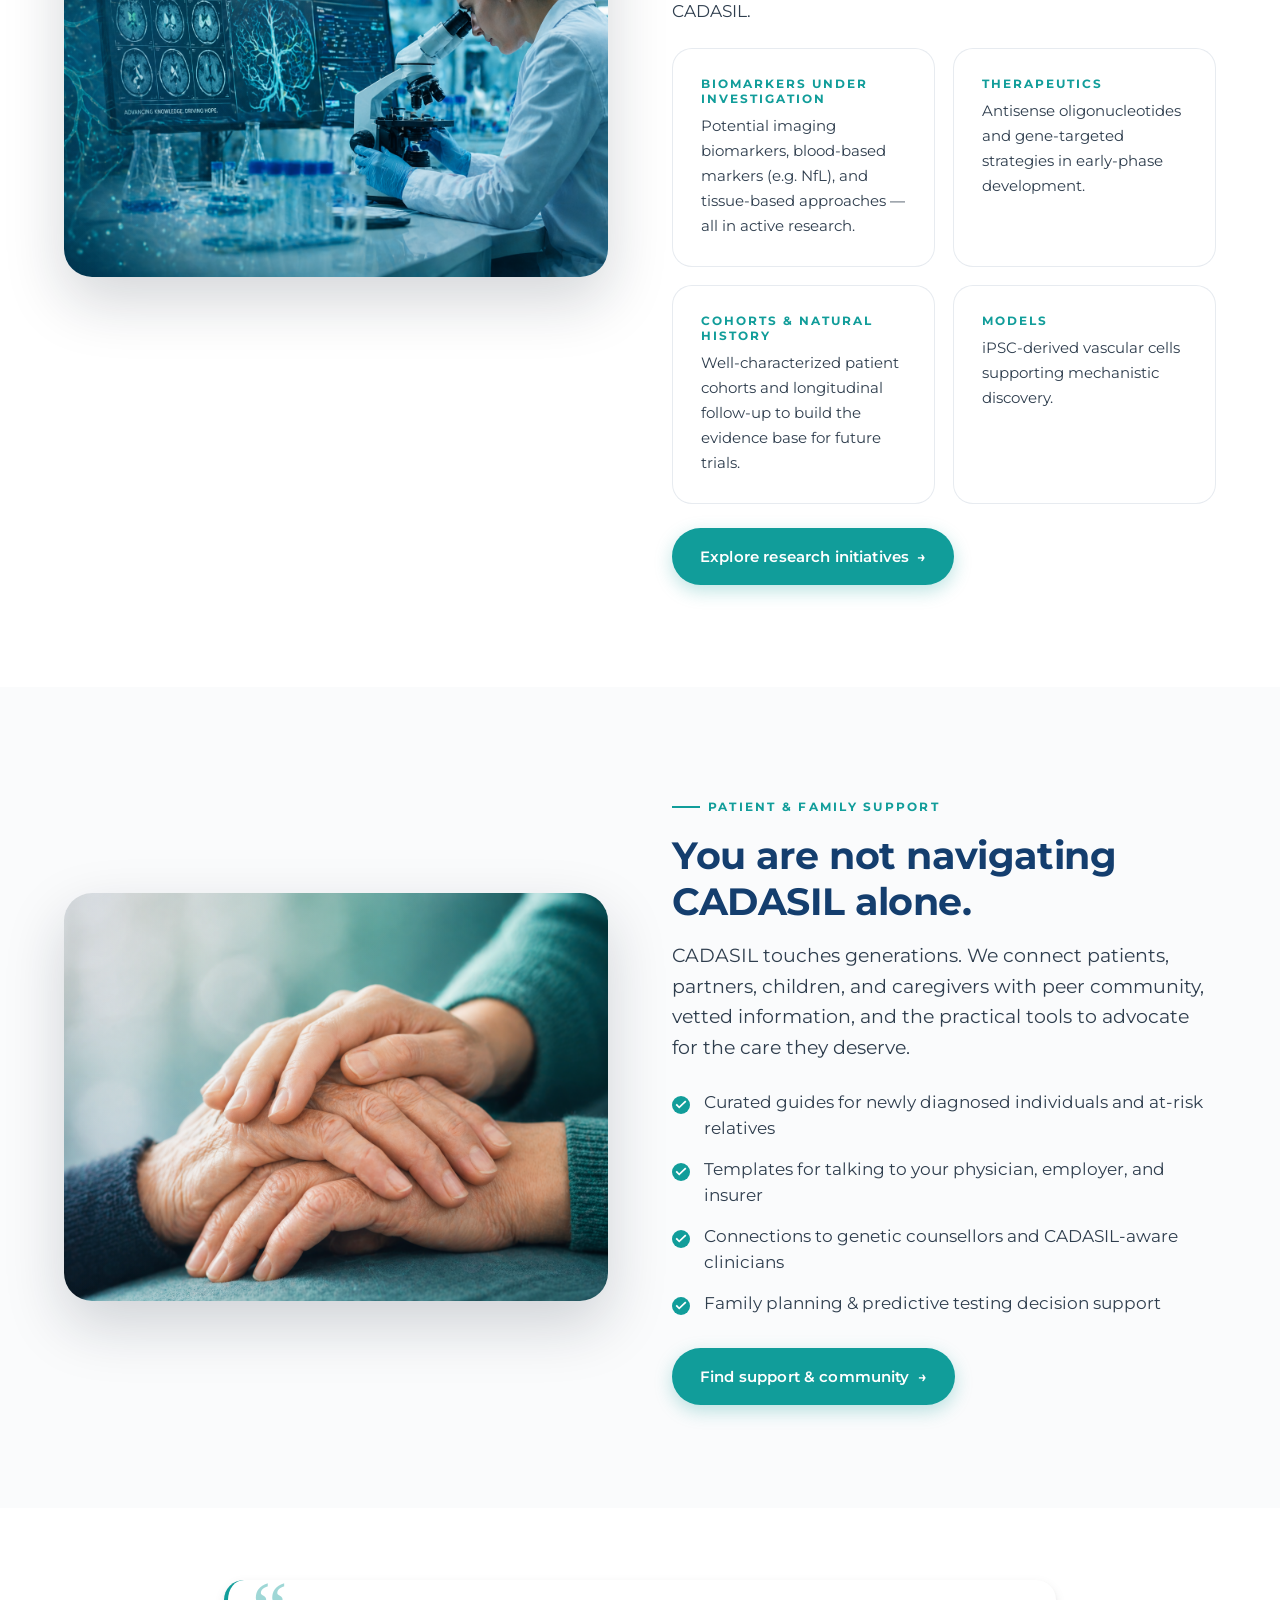
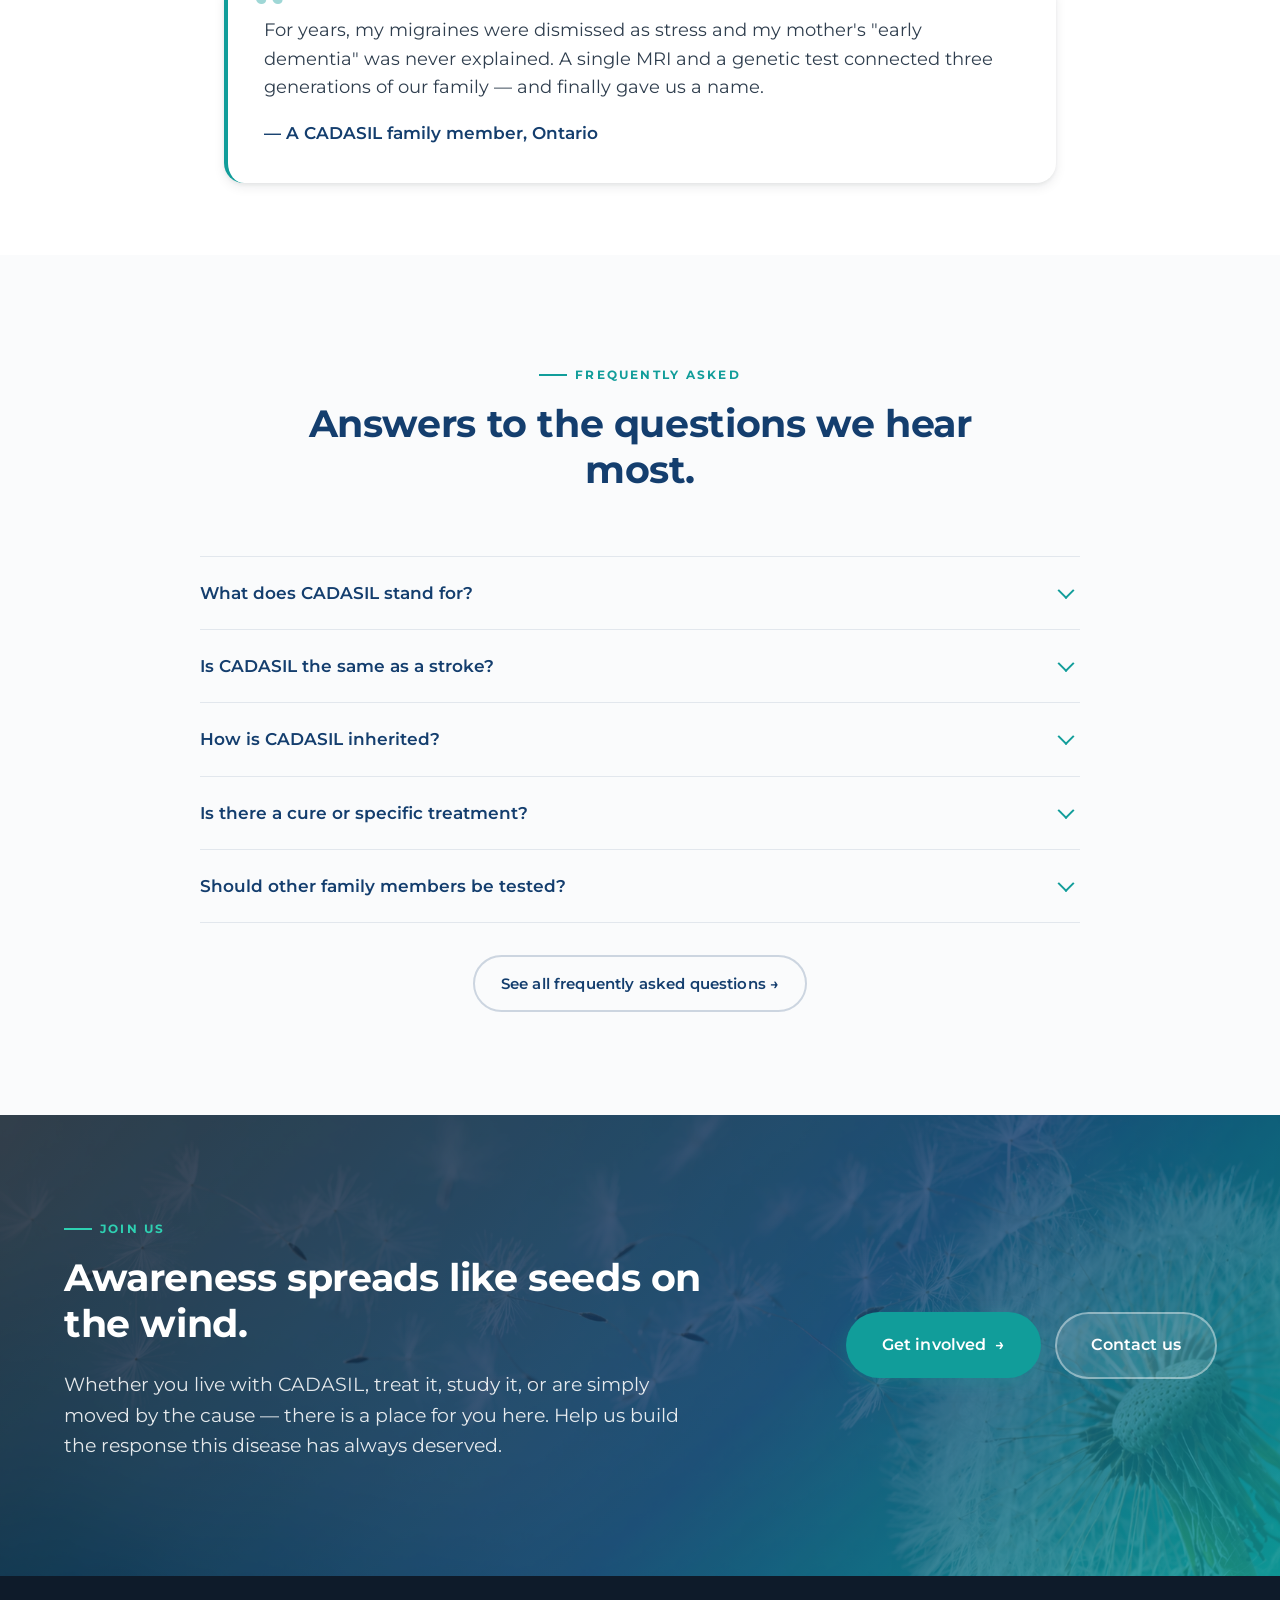
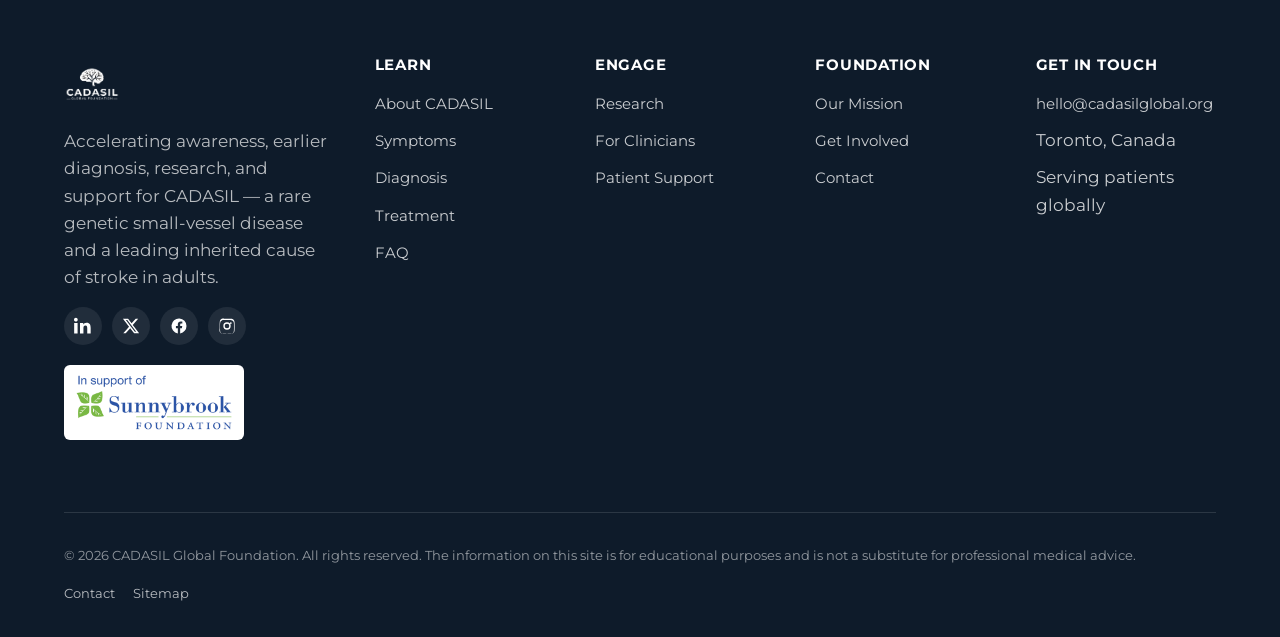
==== commit 8df83fb7: "Scope back Research pillar to what the foundation actually does The Research pillar was named "Resea" ====
--- a/index.html
+++ b/index.html
@@ -291,8 +291,8 @@
           </article>
           <article class="pillar reveal delay-1">
             <span class="num">02</span>
-            <h3>Research Enablement</h3>
-            <p>Connect patients with researchers, support clinical trial recruitment, and amplify the work of academic centres advancing CADASIL science.</p>
+            <h3>Research Connection</h3>
+            <p>Awareness work that supports earlier diagnosis, and pointing patients and families toward CADASIL research opportunities as we come across them.</p>
             <a class="card-link" href="research.html">Explore →</a>
           </article>
           <article class="pillar reveal delay-2">
@@ -406,7 +406,7 @@
       <div class="container">
         <div class="split reverse">
           <div class="split-copy reveal">
-            <span class="eyebrow">Research Enablement</span>
+            <span class="eyebrow">Where research is heading</span>
             <h2>The science is moving — and so are we.</h2>
             <p class="lede">Because CADASIL usually changes over many years, researchers need better ways to measure disease activity and change over shorter periods. Identifying reliable biomarkers could help researchers understand differences in disease expression and eventually evaluate whether future therapies are working.</p>
             <p><strong>At Sunnybrook,</strong> Dr. Rick Swartz and his team are developing high-resolution 7 Tesla MRI approaches to investigate potential imaging biomarkers in cerebral small-vessel diseases, including CADASIL.</p>
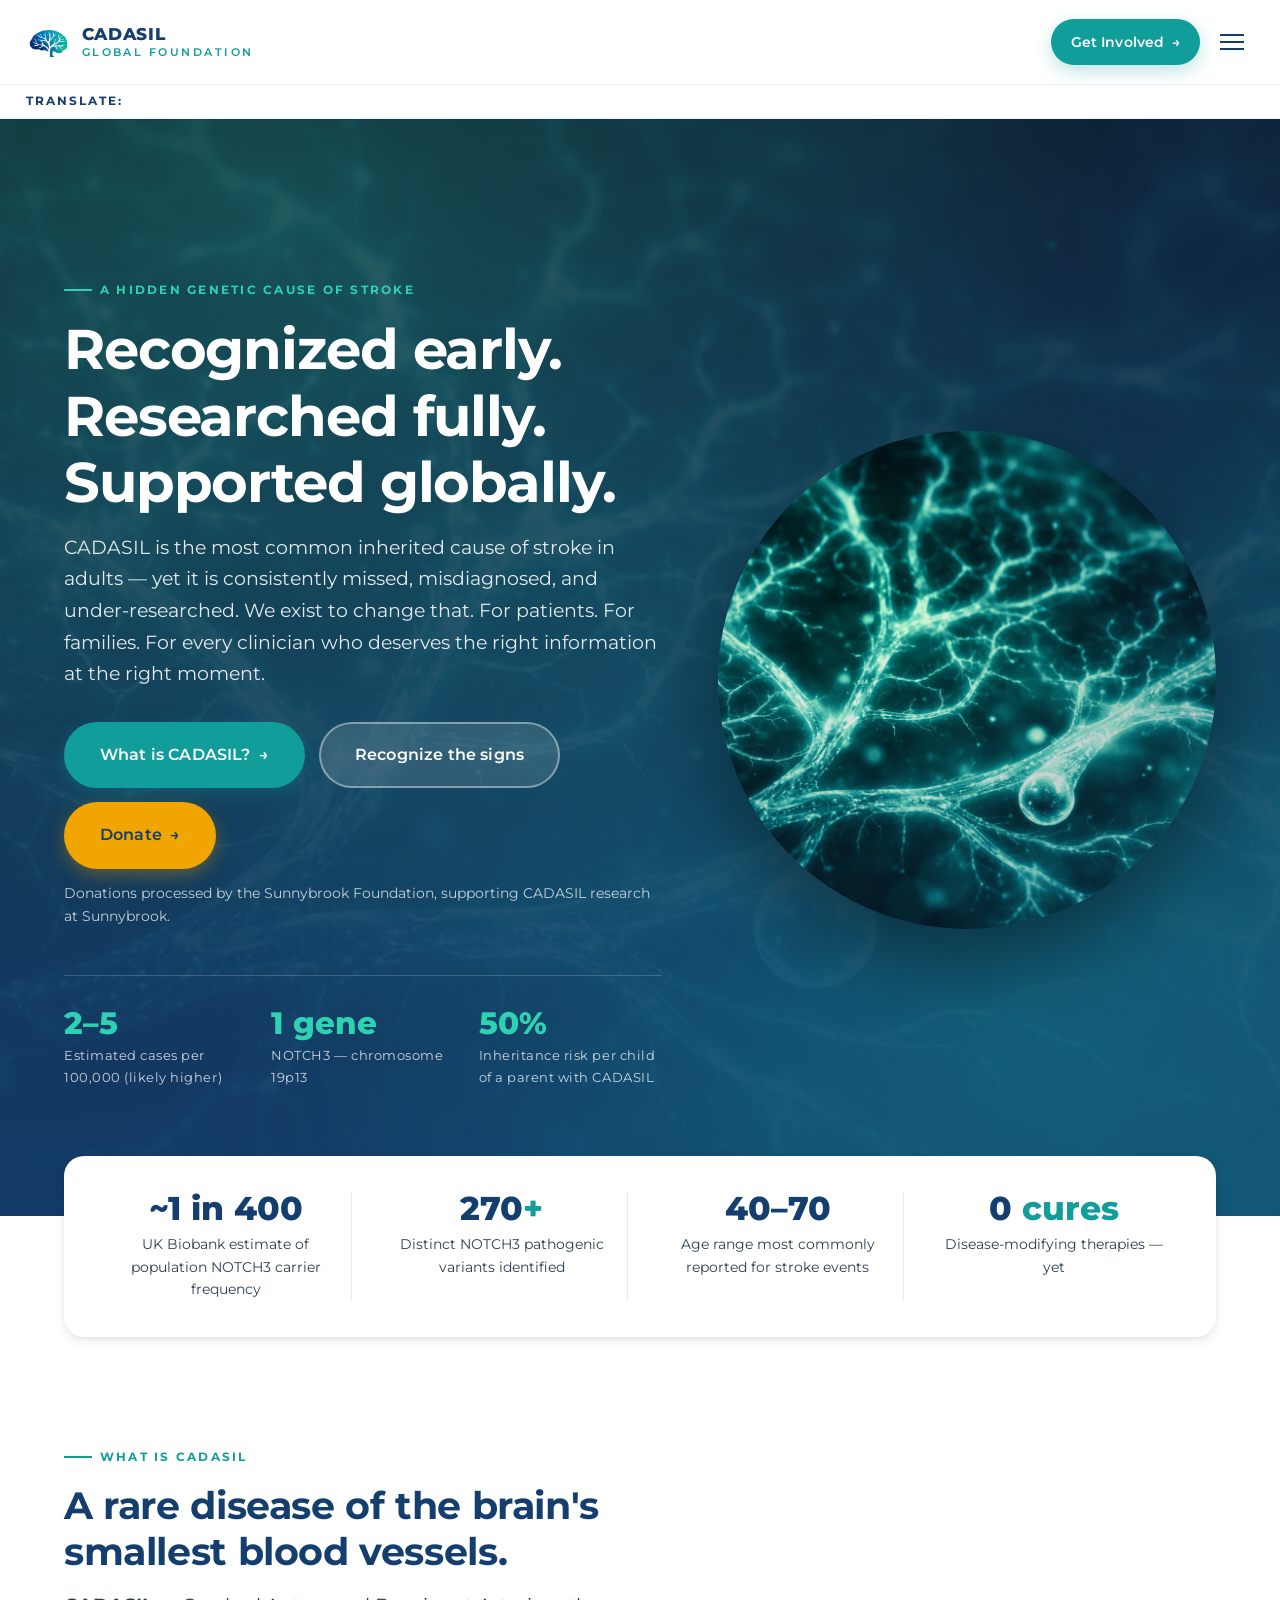
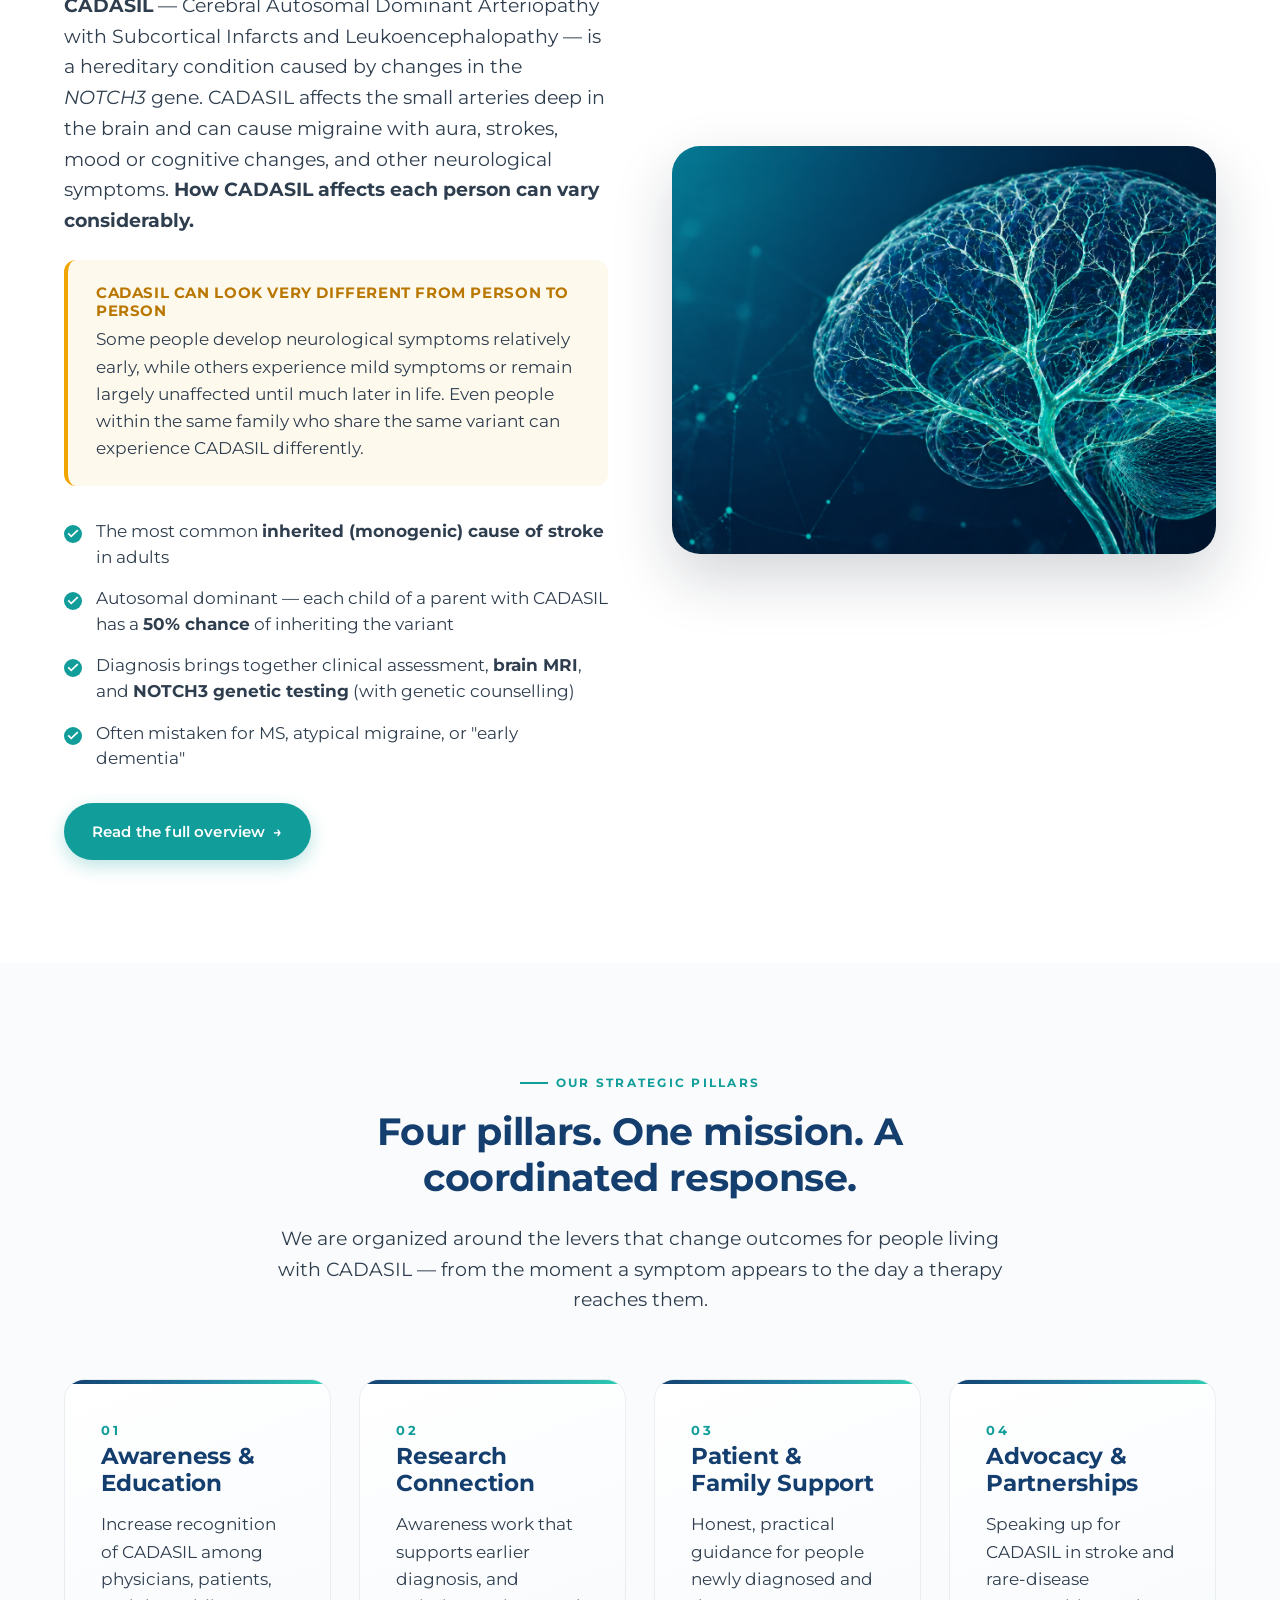
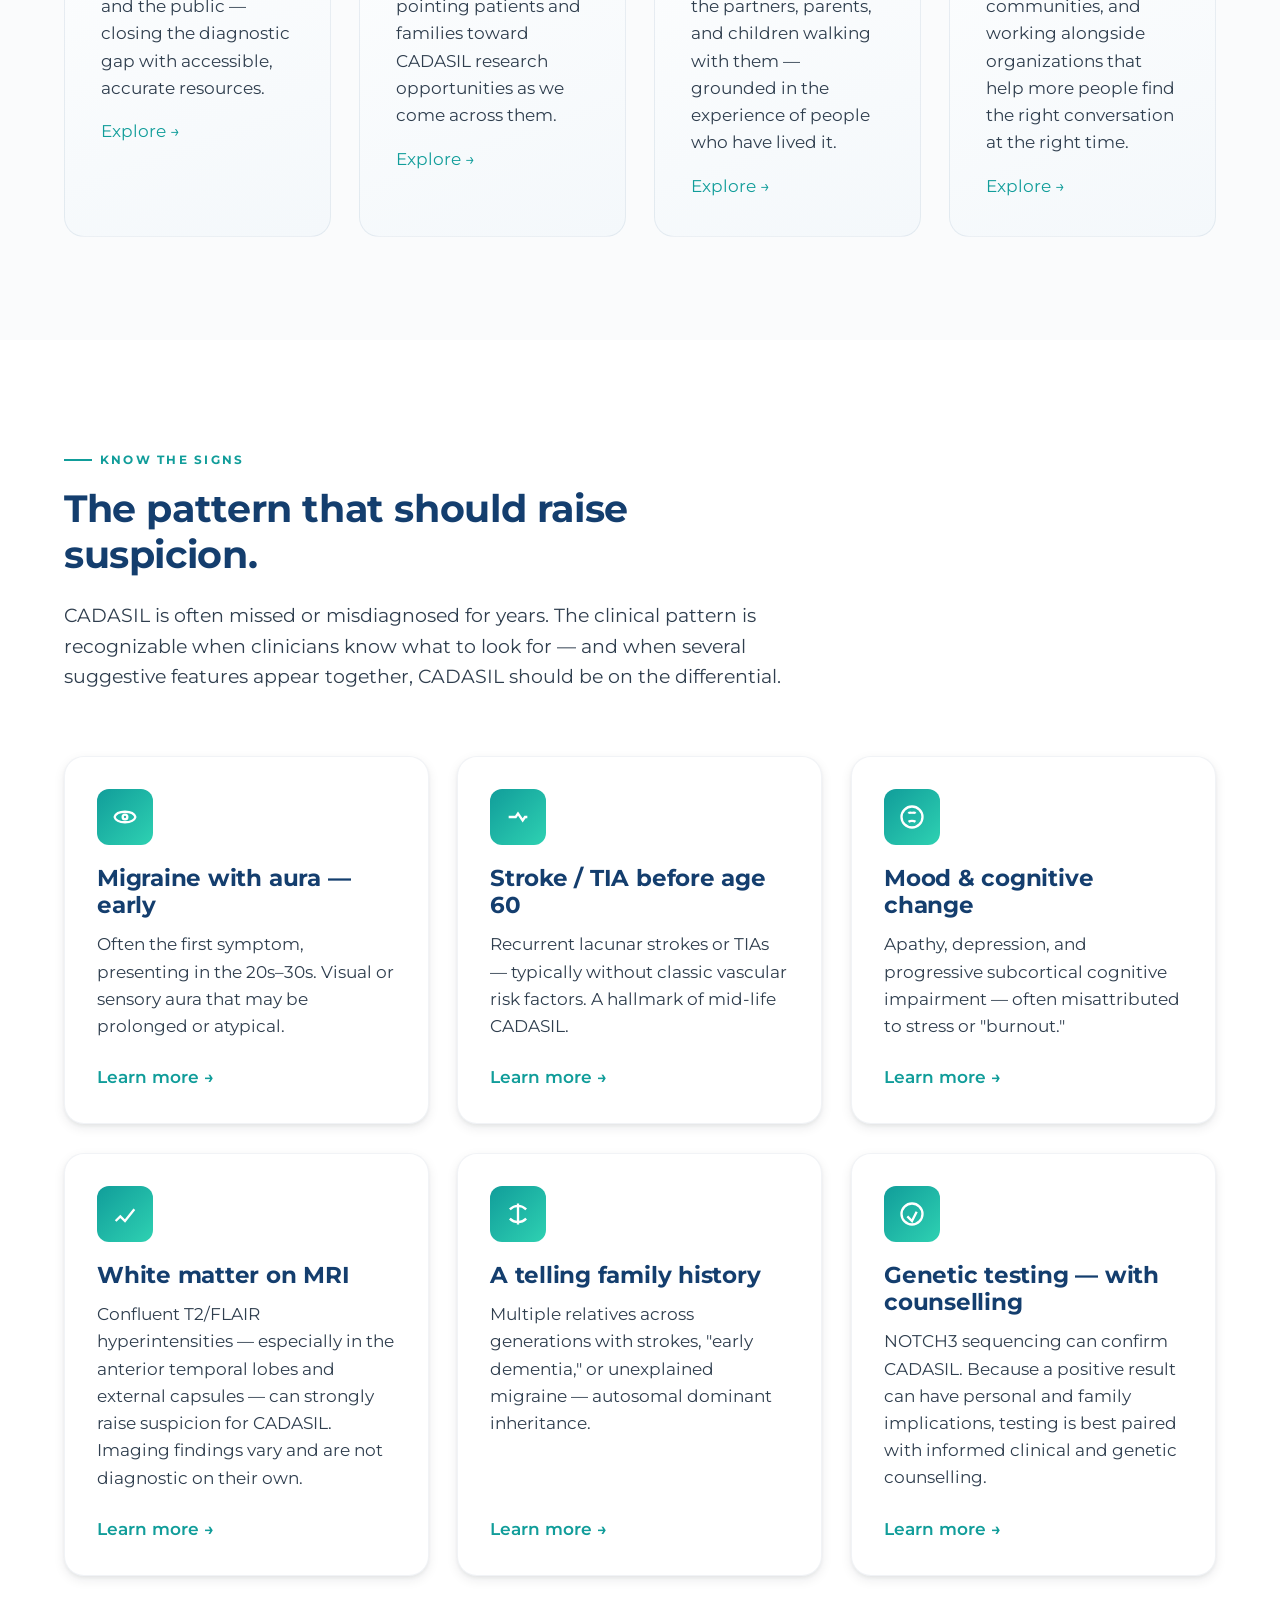
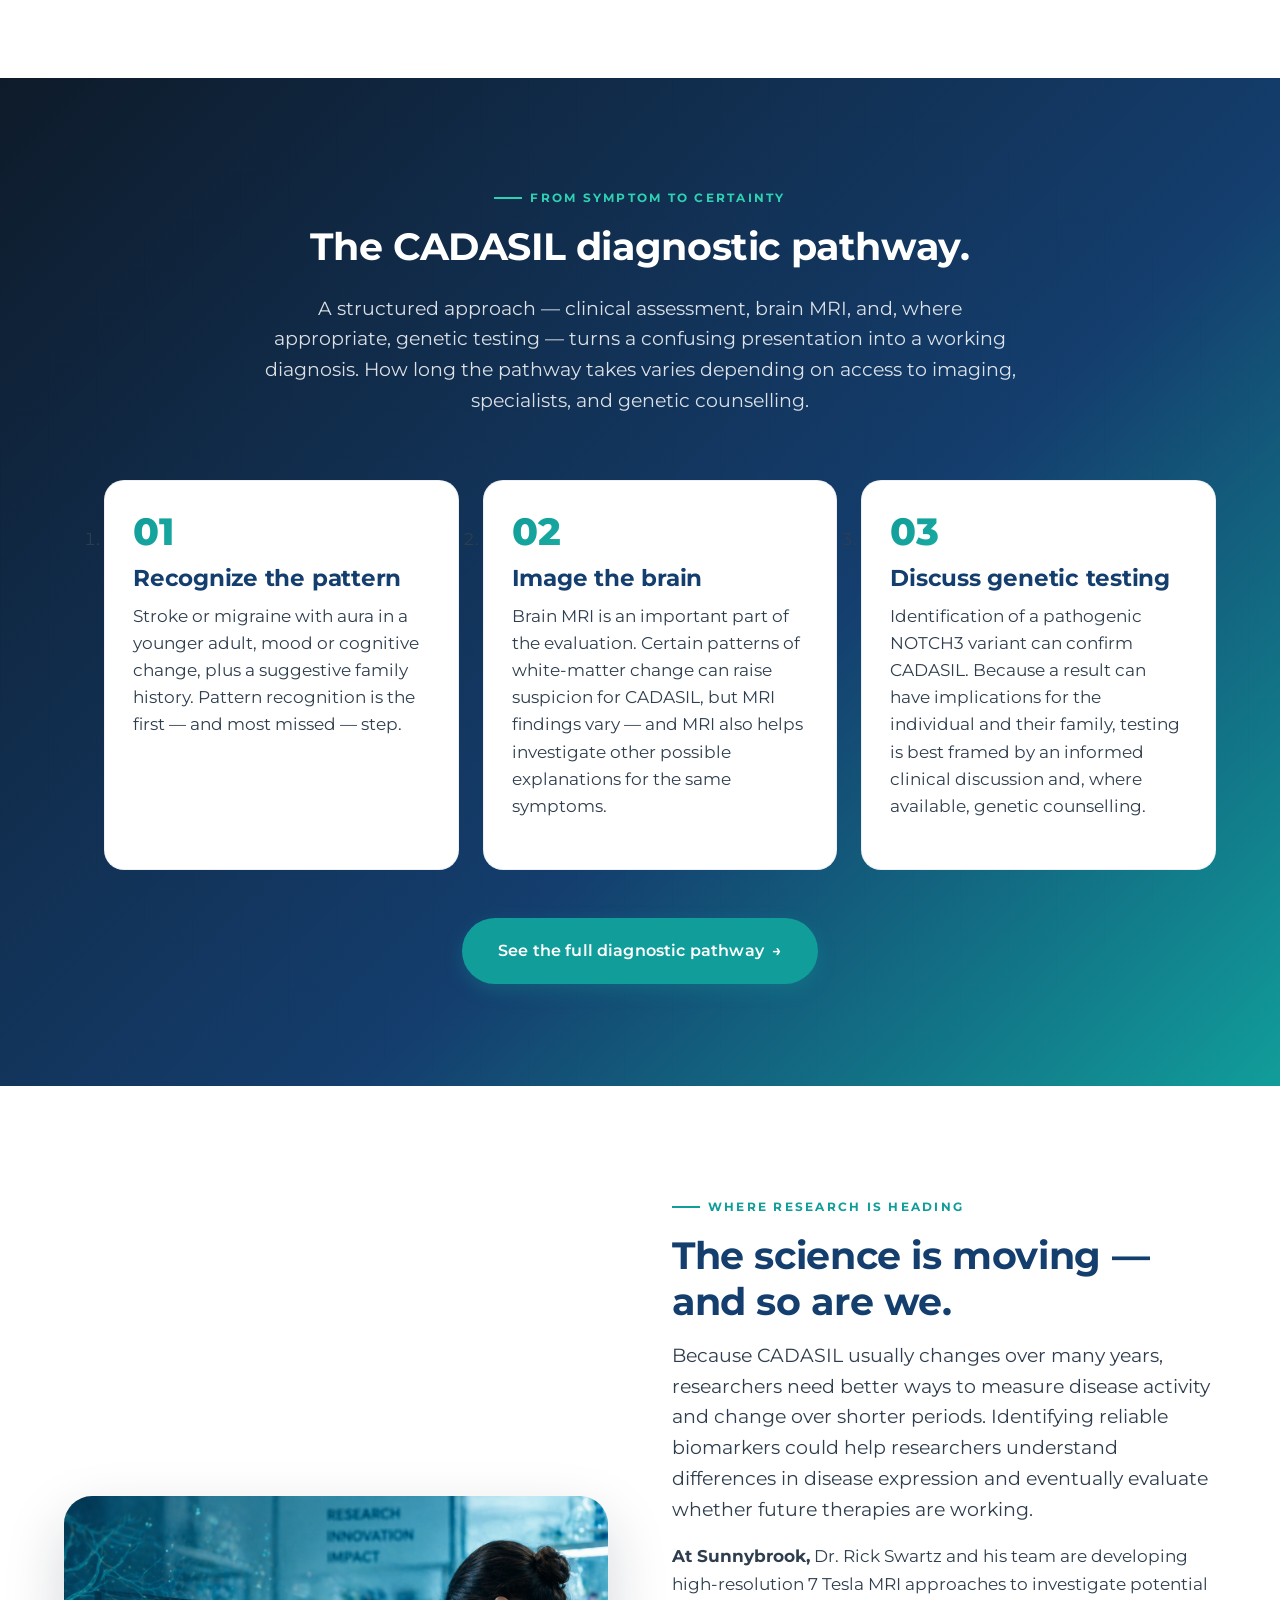
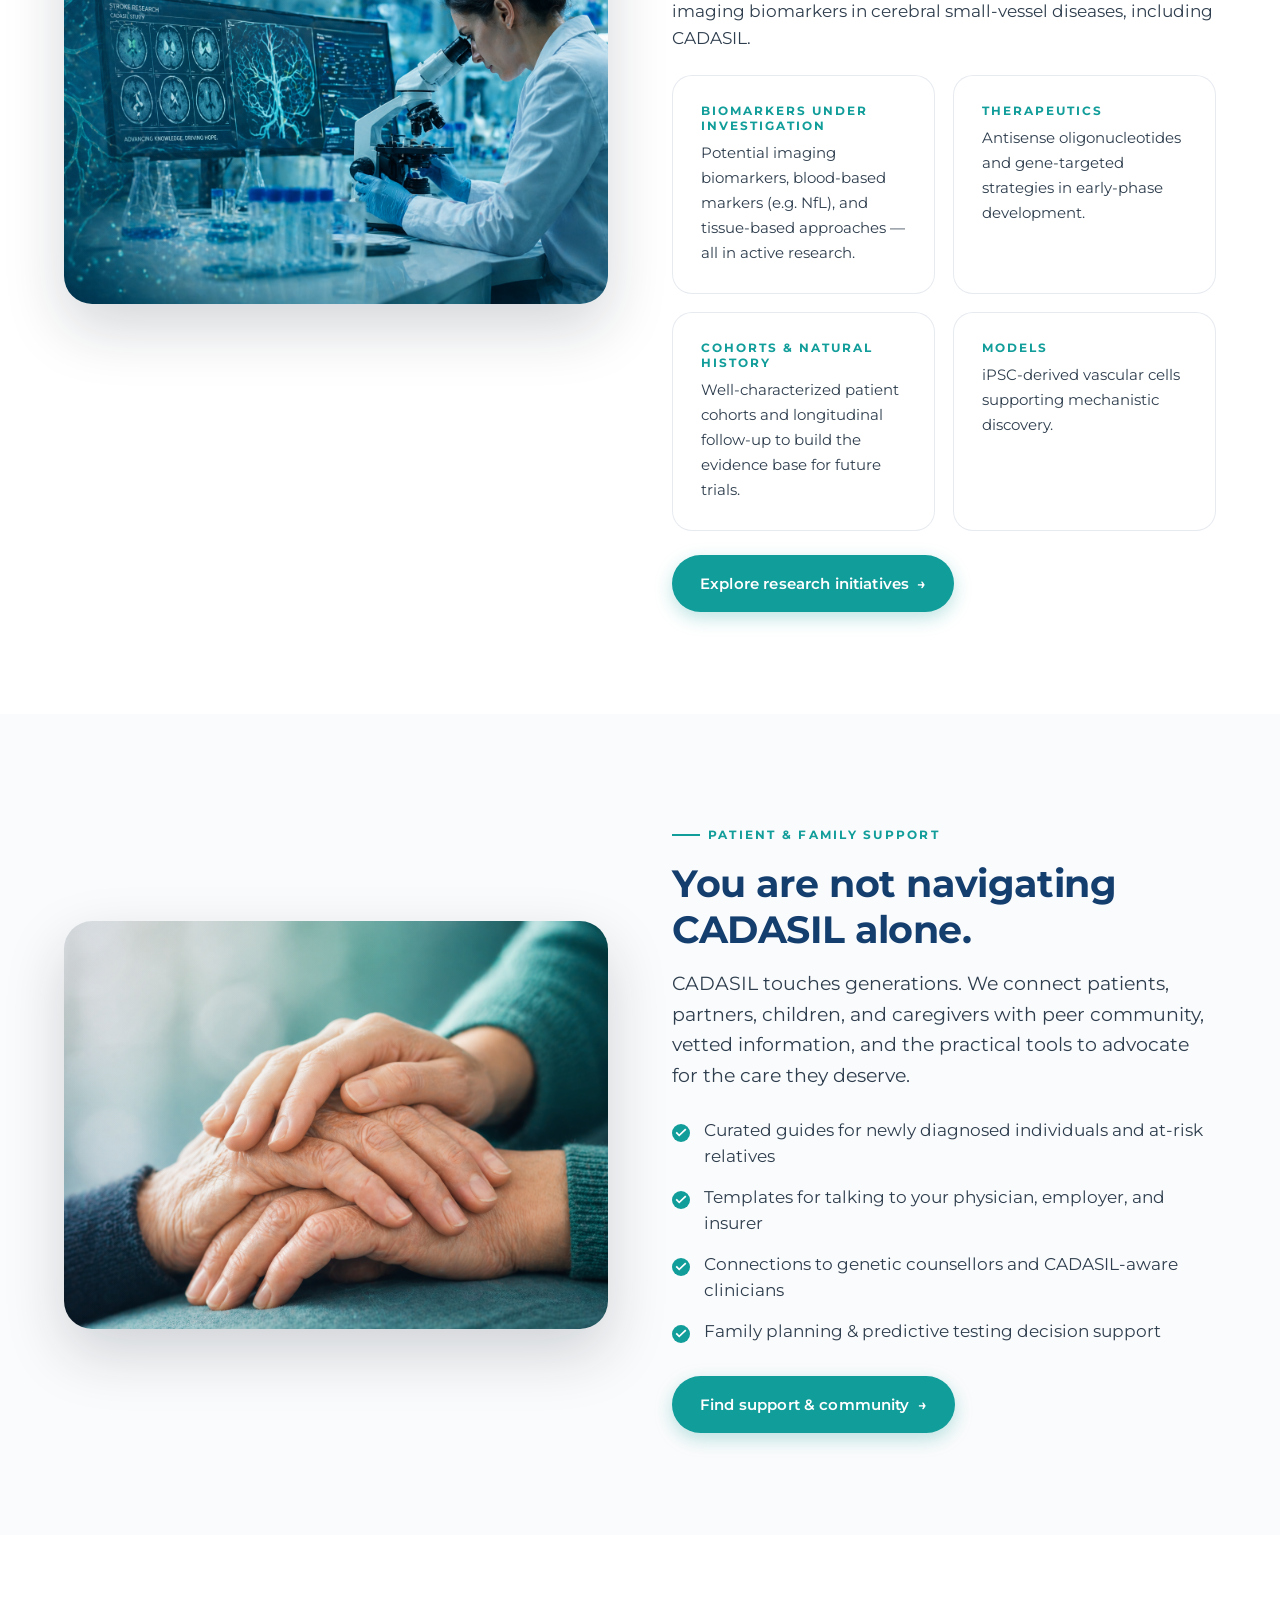
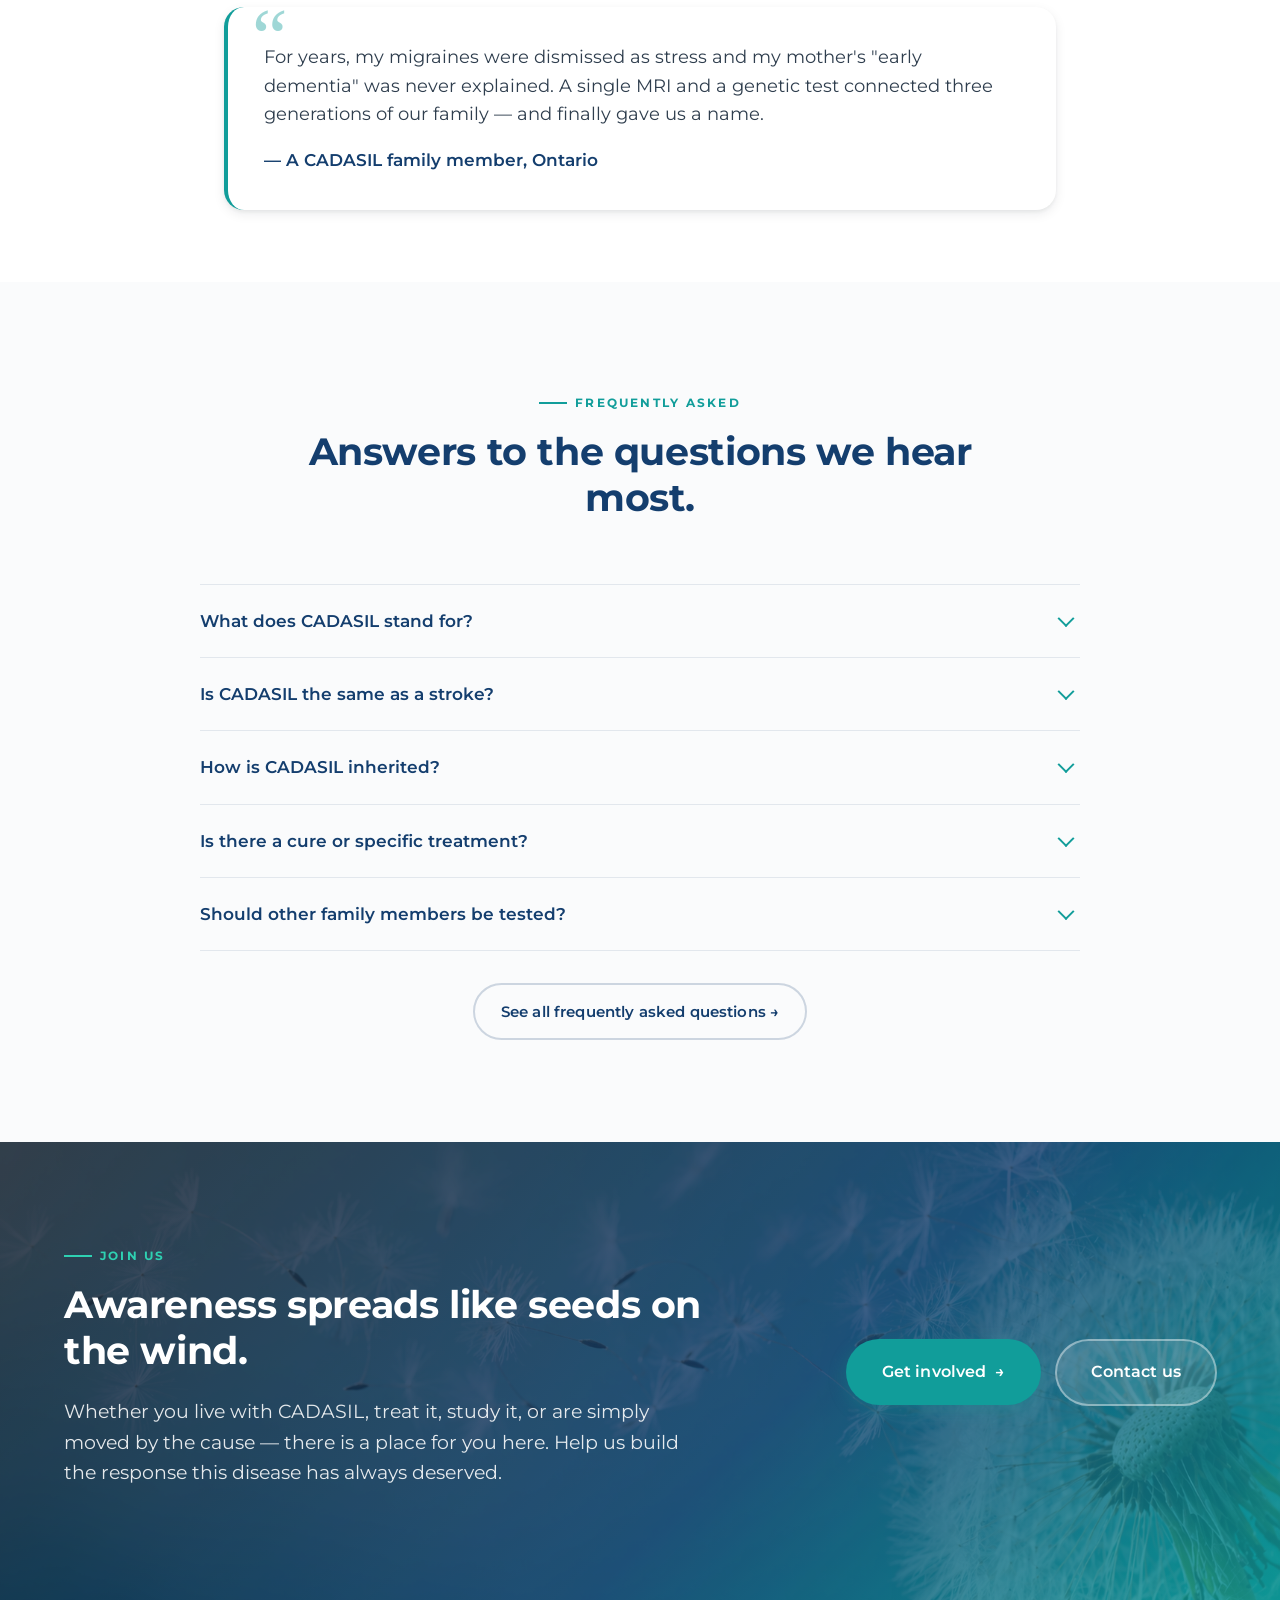
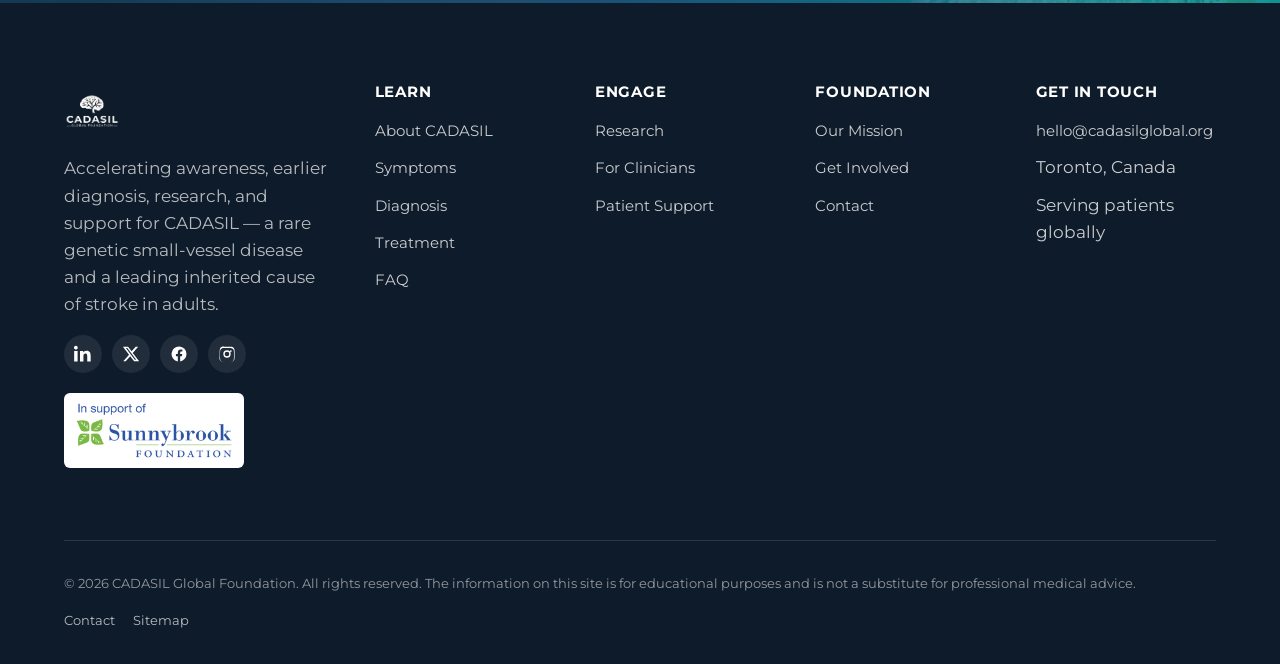
==== commit 50edf1cb: "Rewrite Pillars 03 and 04 as public-facing copy Pillar 03 (Patient & Family Support) read as a bulle" ====
--- a/index.html
+++ b/index.html
@@ -298,13 +298,13 @@
           <article class="pillar reveal delay-2">
             <span class="num">03</span>
             <h3>Patient &amp; Family Support</h3>
-            <p>Provide clear care pathways, peer connection, and practical guidance for life with CADASIL — for patients, partners, and the next generation.</p>
+            <p>Honest, practical guidance for people newly diagnosed and the partners, parents, and children walking with them — grounded in the experience of people who have lived it.</p>
             <a class="card-link" href="patient-support.html">Explore →</a>
           </article>
           <article class="pillar reveal delay-3">
             <span class="num">04</span>
-            <h3>Advocacy &amp; System Change</h3>
-            <p>Improve access to genetic testing, standardize care across health systems, and integrate CADASIL into stroke and rare-disease frameworks.</p>
+            <h3>Advocacy &amp; Partnerships</h3>
+            <p>Speaking up for CADASIL in stroke and rare-disease communities, and working alongside organizations that help more people find the right conversation at the right time.</p>
             <a class="card-link" href="about.html#advocacy">Explore →</a>
           </article>
         </div>
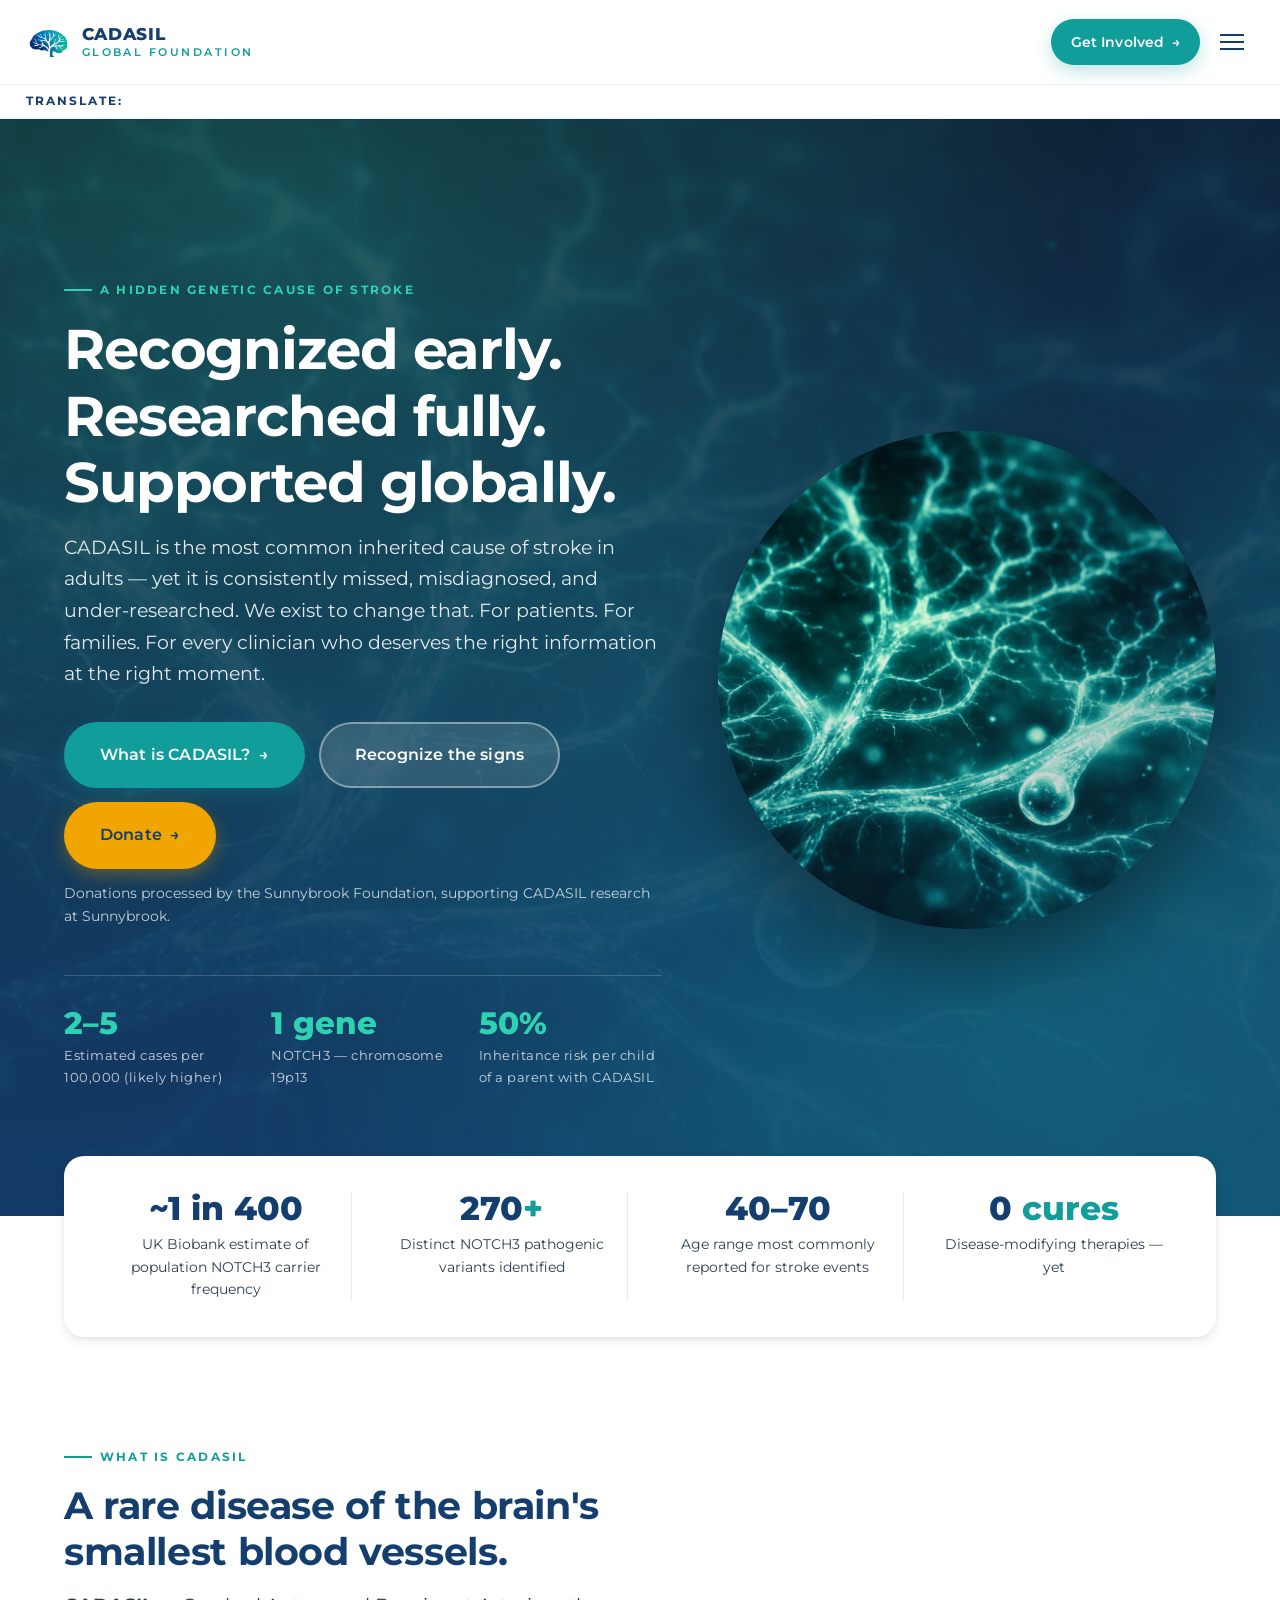
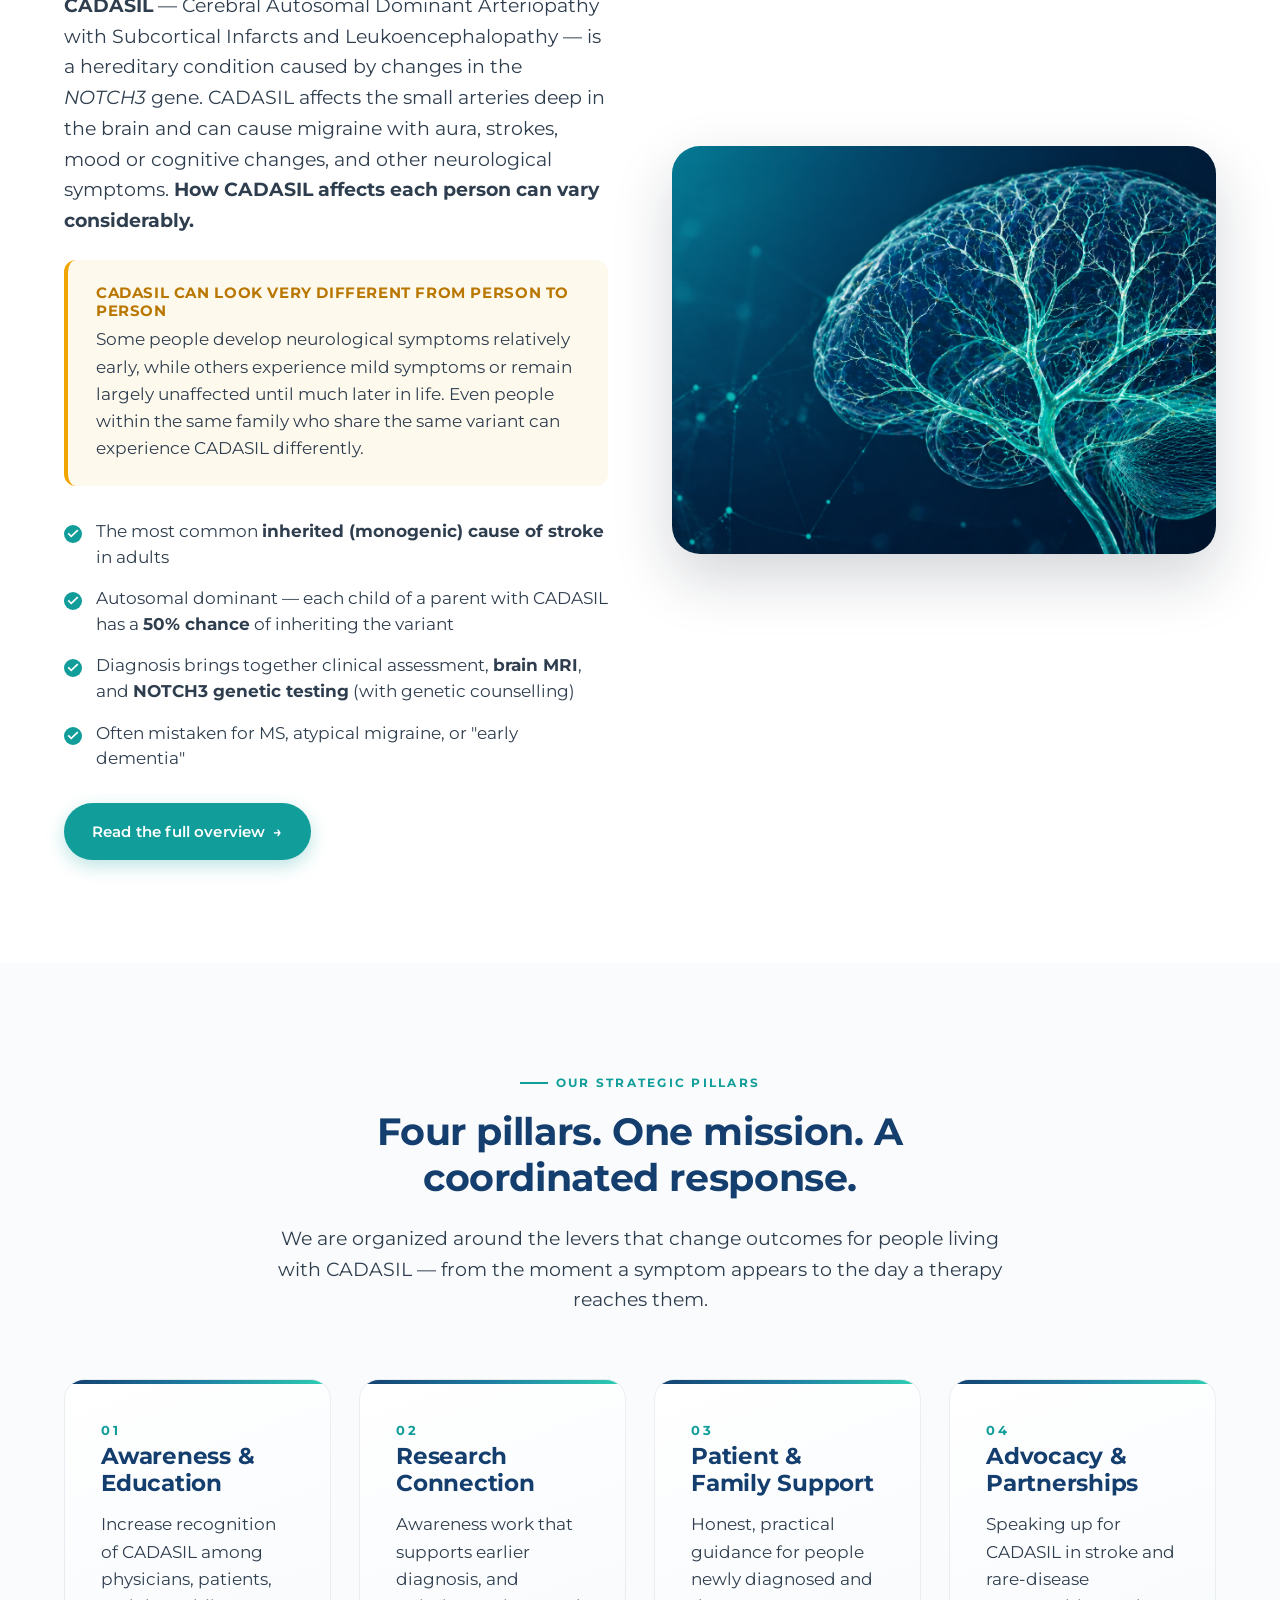
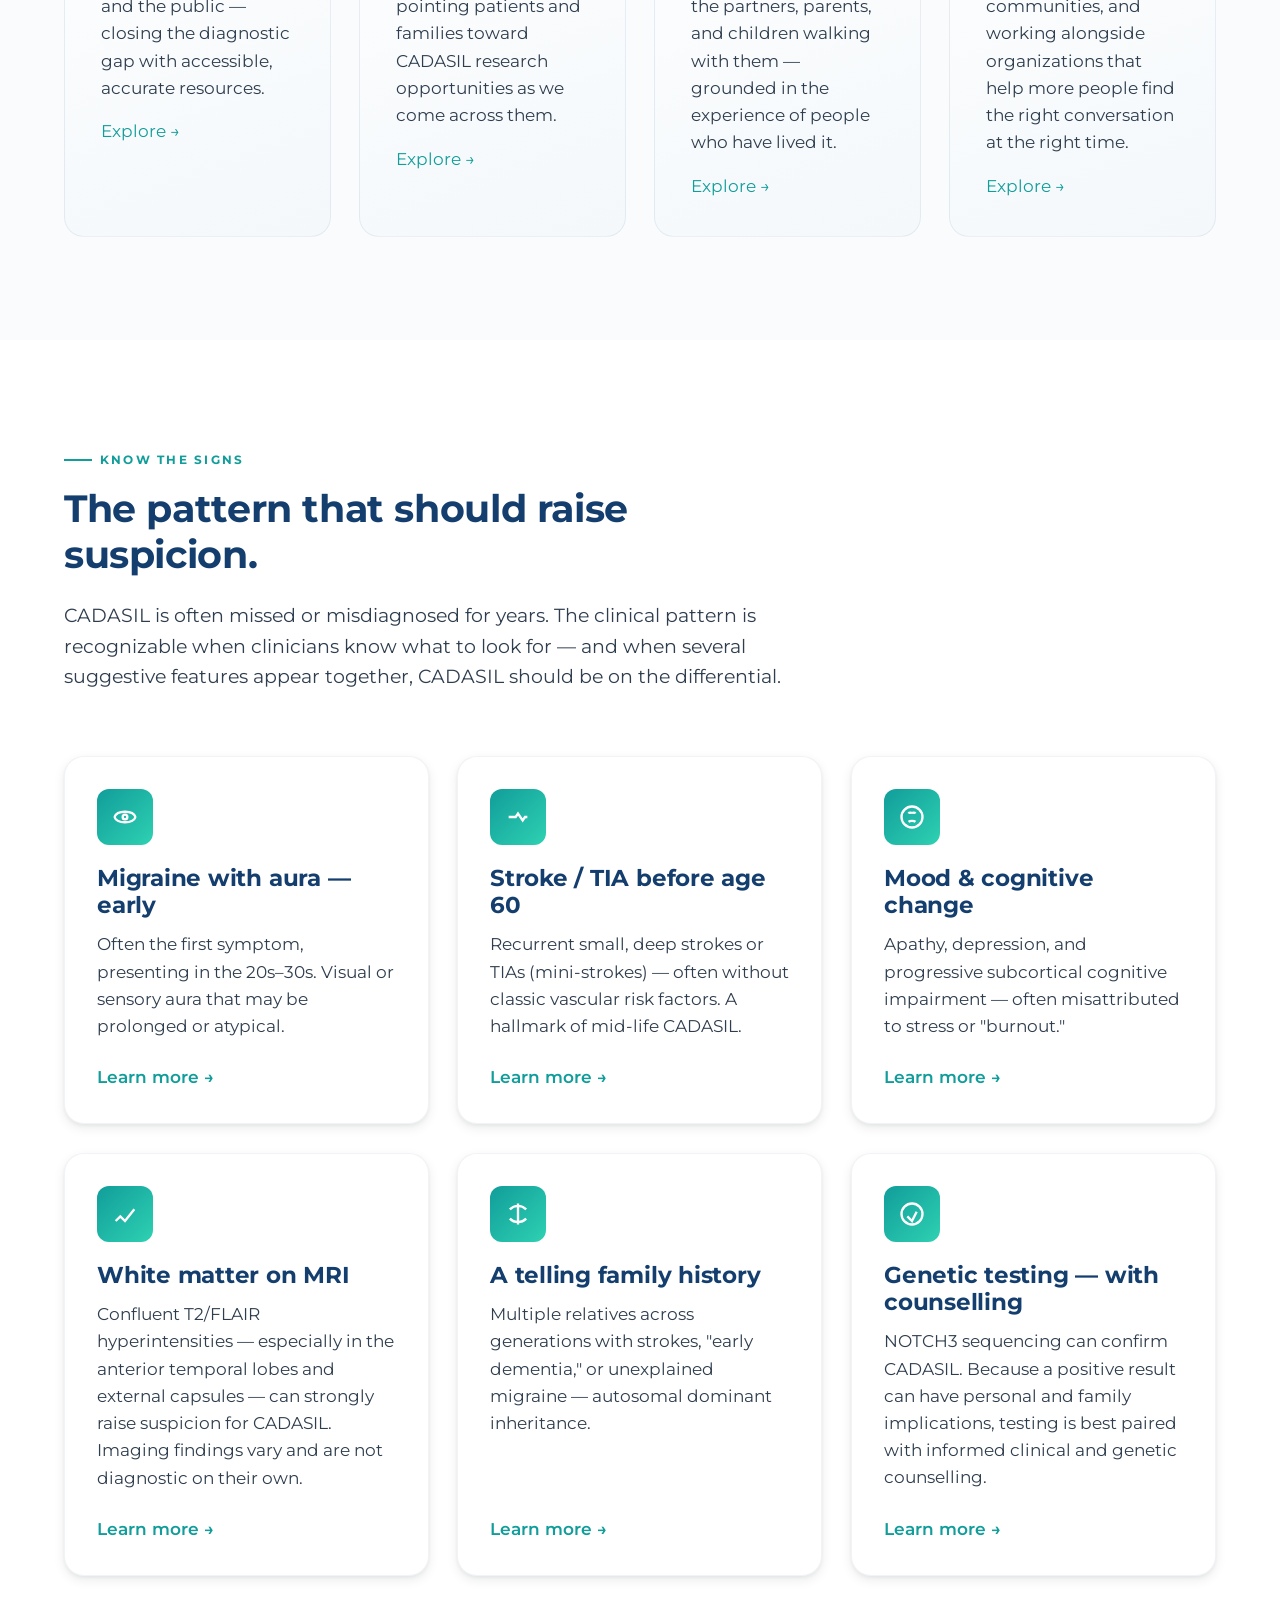
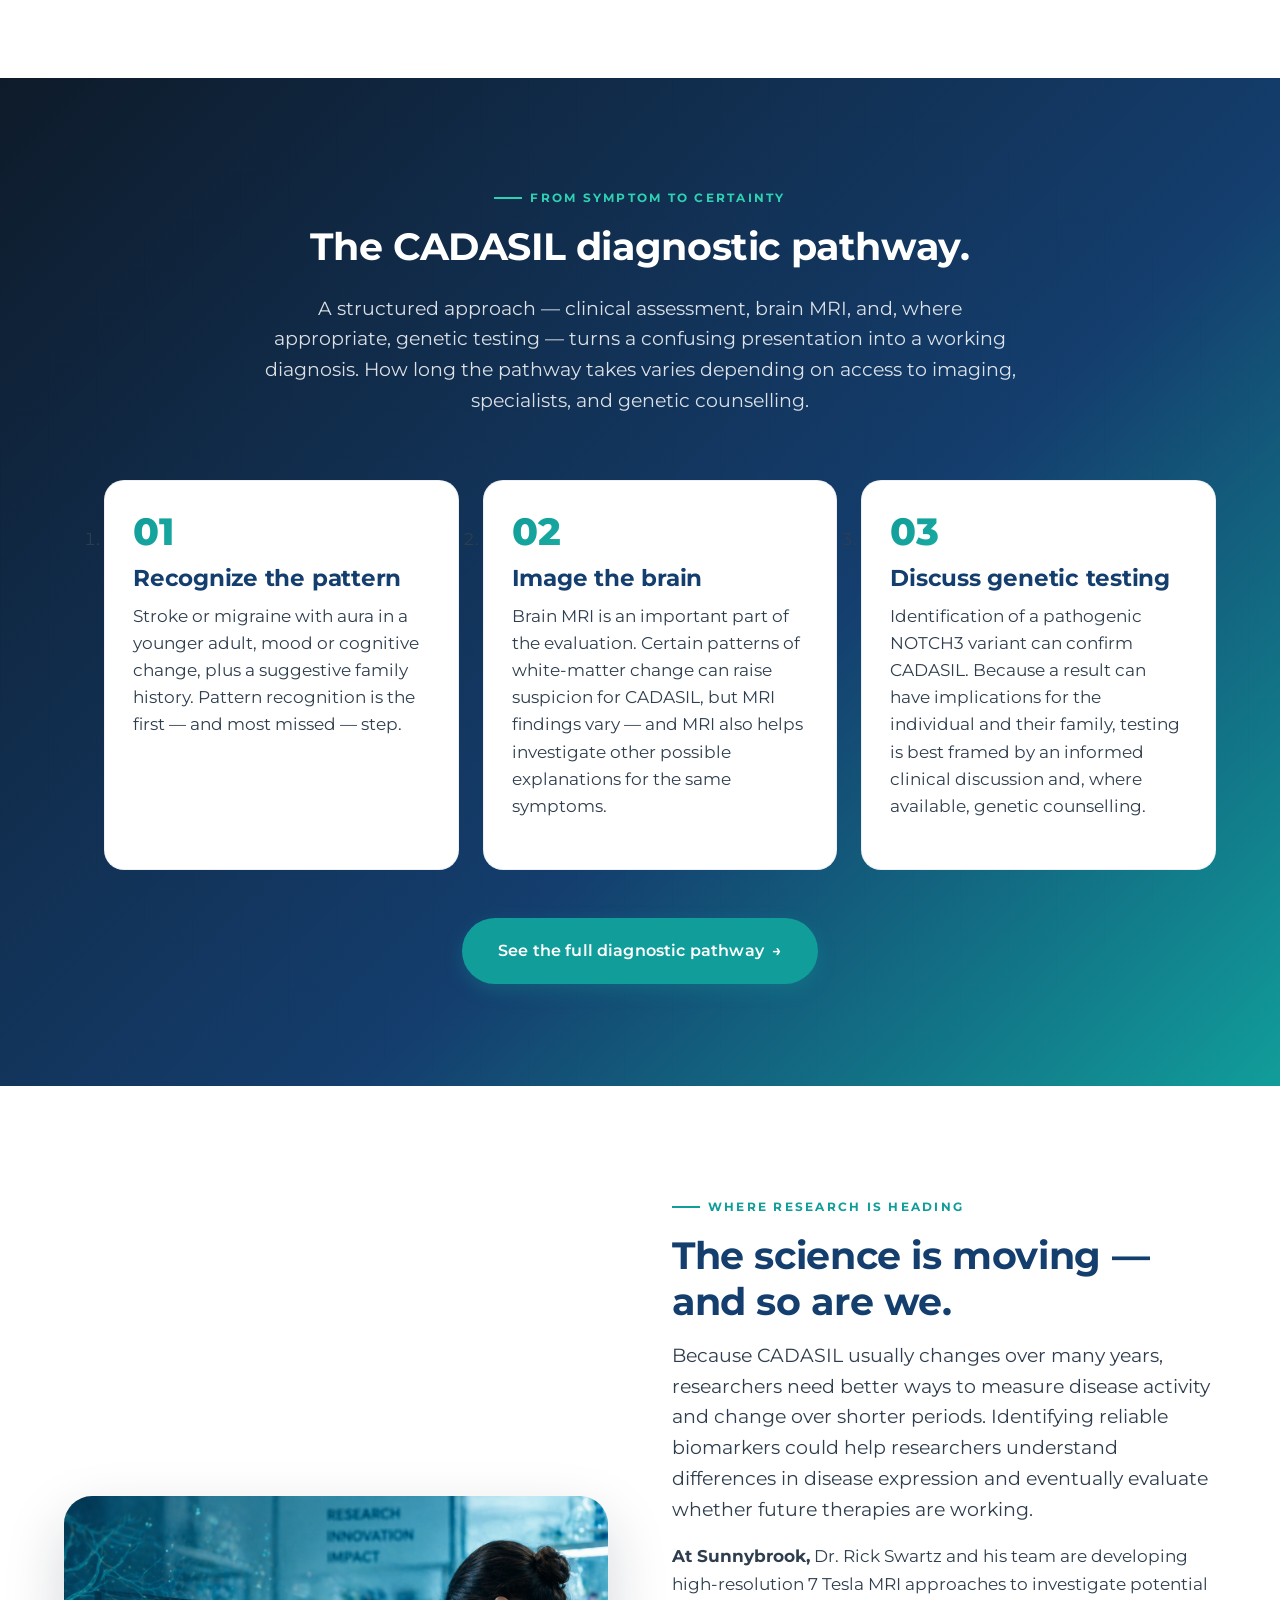
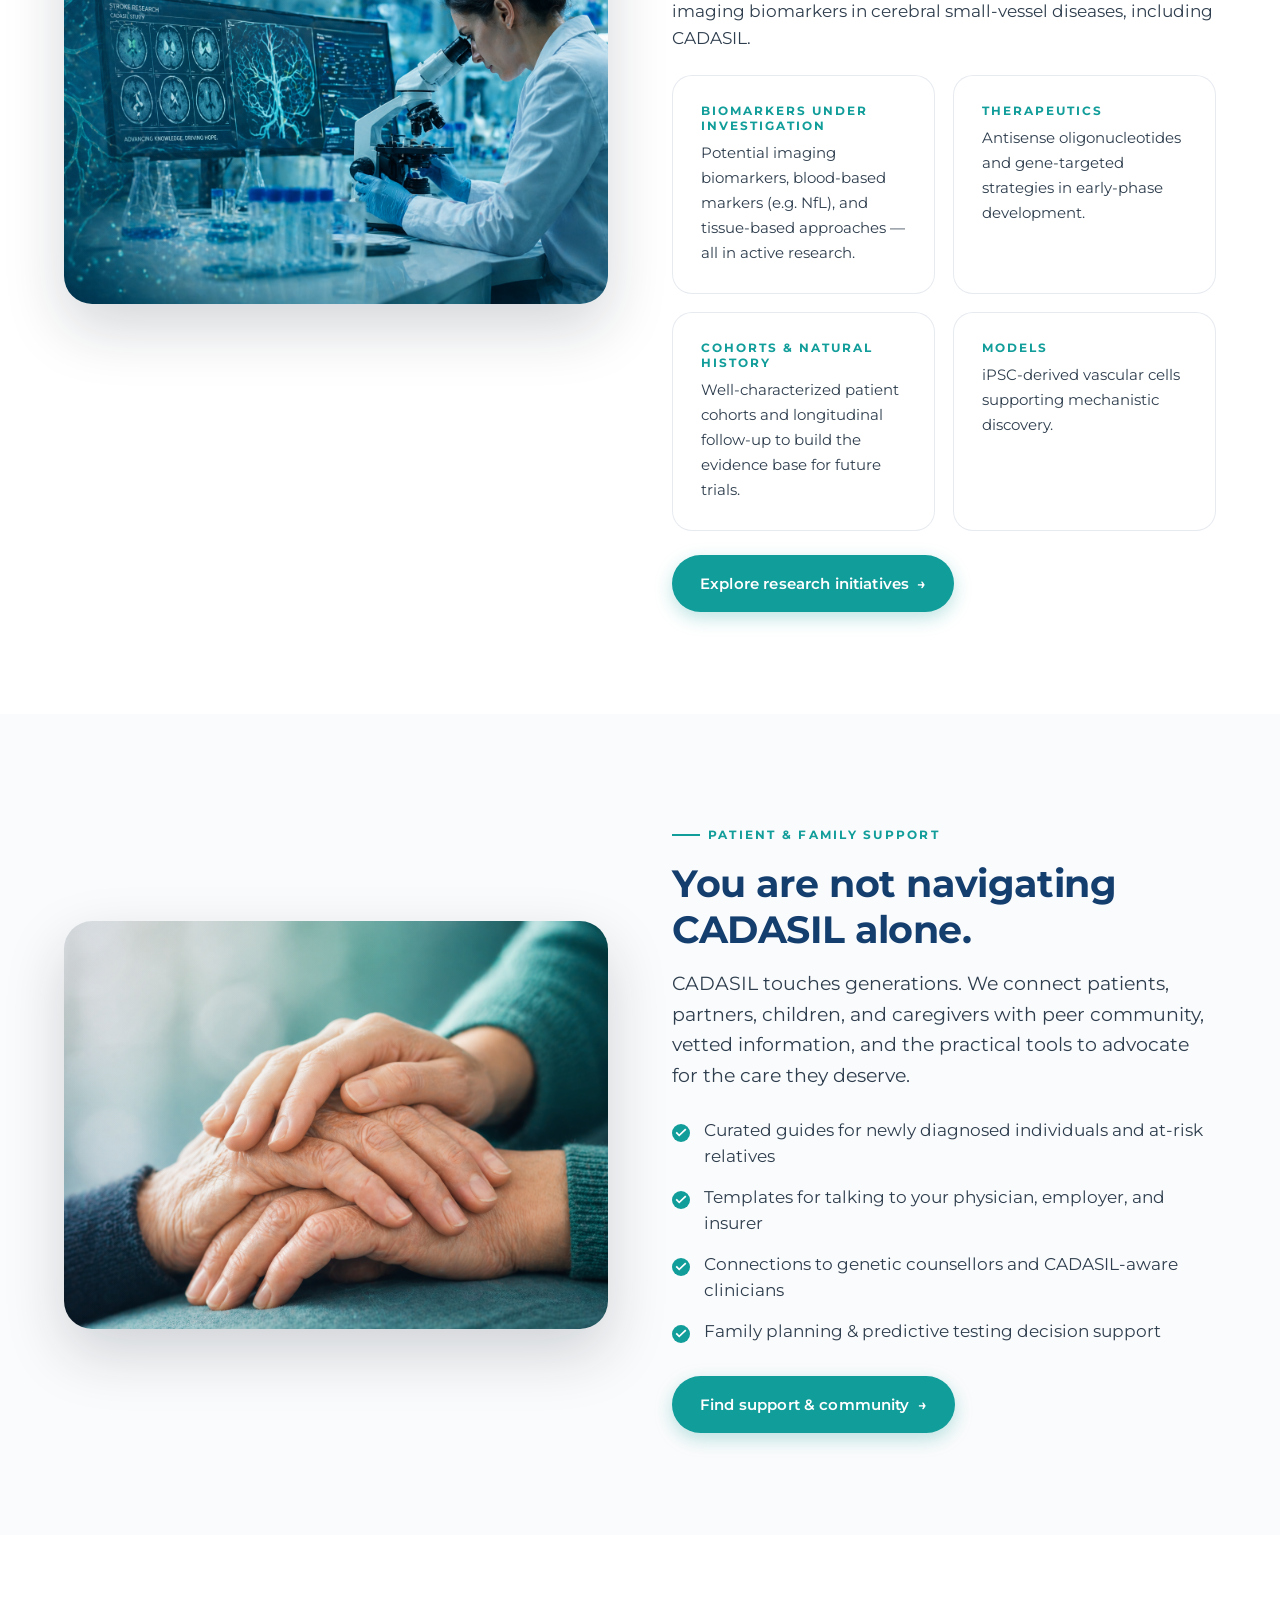
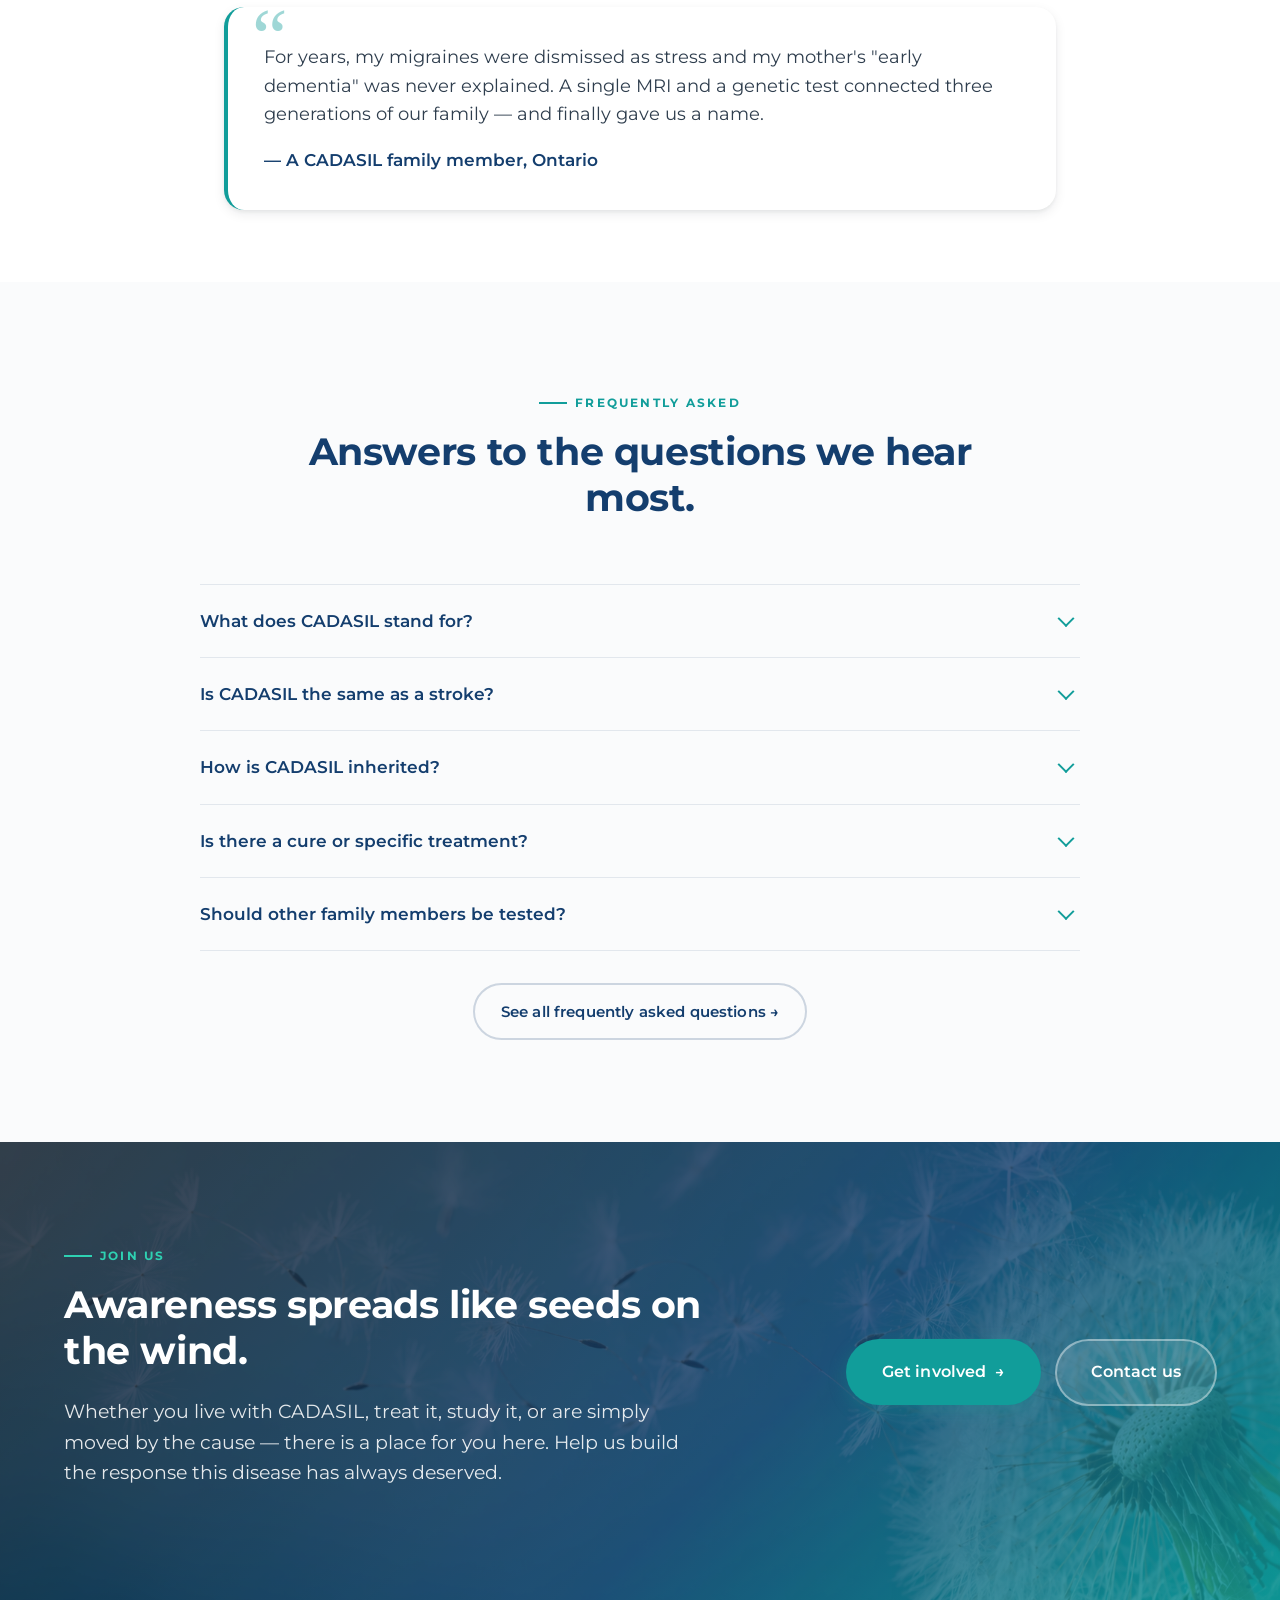
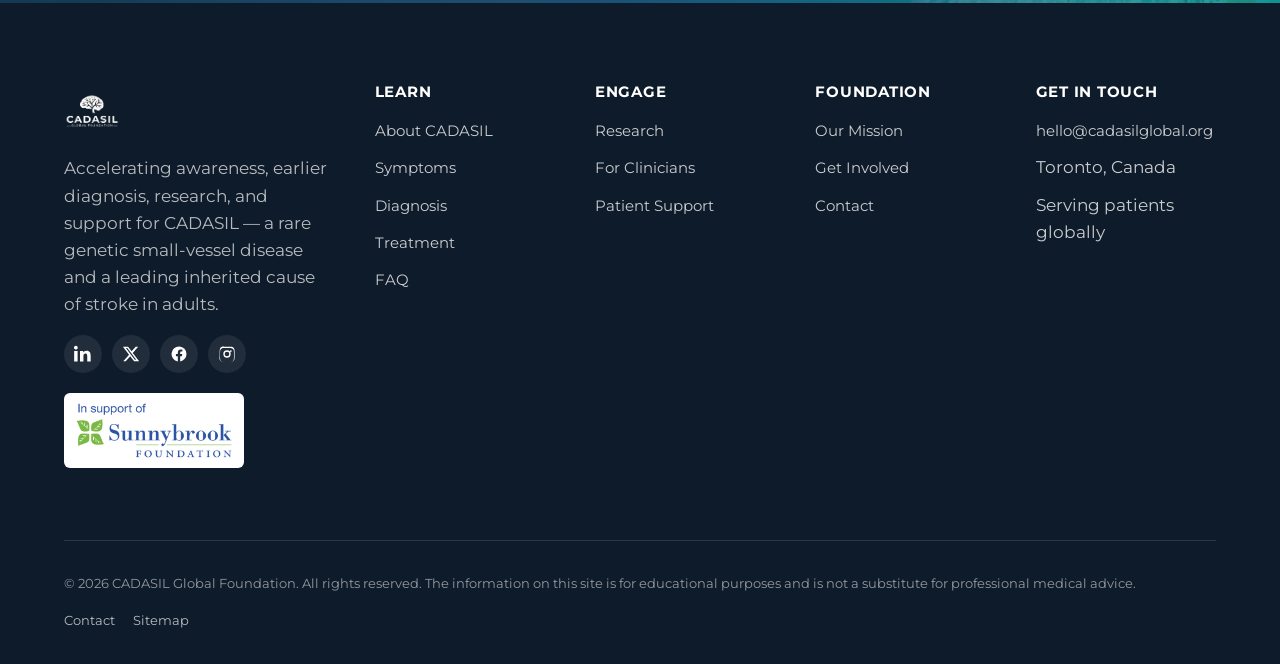
==== commit e31bcc5a: "Plain-language "lacunar strokes and TIAs" for general readers The phrase "lacunar strokes and TIAs" " ====
--- a/index.html
+++ b/index.html
@@ -333,7 +333,7 @@
               <svg viewBox="0 0 24 24" fill="none" stroke="currentColor" stroke-width="2"><path d="M4 12h6l2-3 4 6 2-3h2"/></svg>
             </div>
             <h3>Stroke / TIA before age 60</h3>
-            <p>Recurrent lacunar strokes or TIAs — typically without classic vascular risk factors. A hallmark of mid-life CADASIL.</p>
+            <p>Recurrent small, deep strokes or TIAs (mini-strokes) — often without classic vascular risk factors. A hallmark of mid-life CADASIL.</p>
             <a class="card-link" href="symptoms.html#stroke">Learn more →</a>
           </article>
           <article class="card reveal delay-2">
